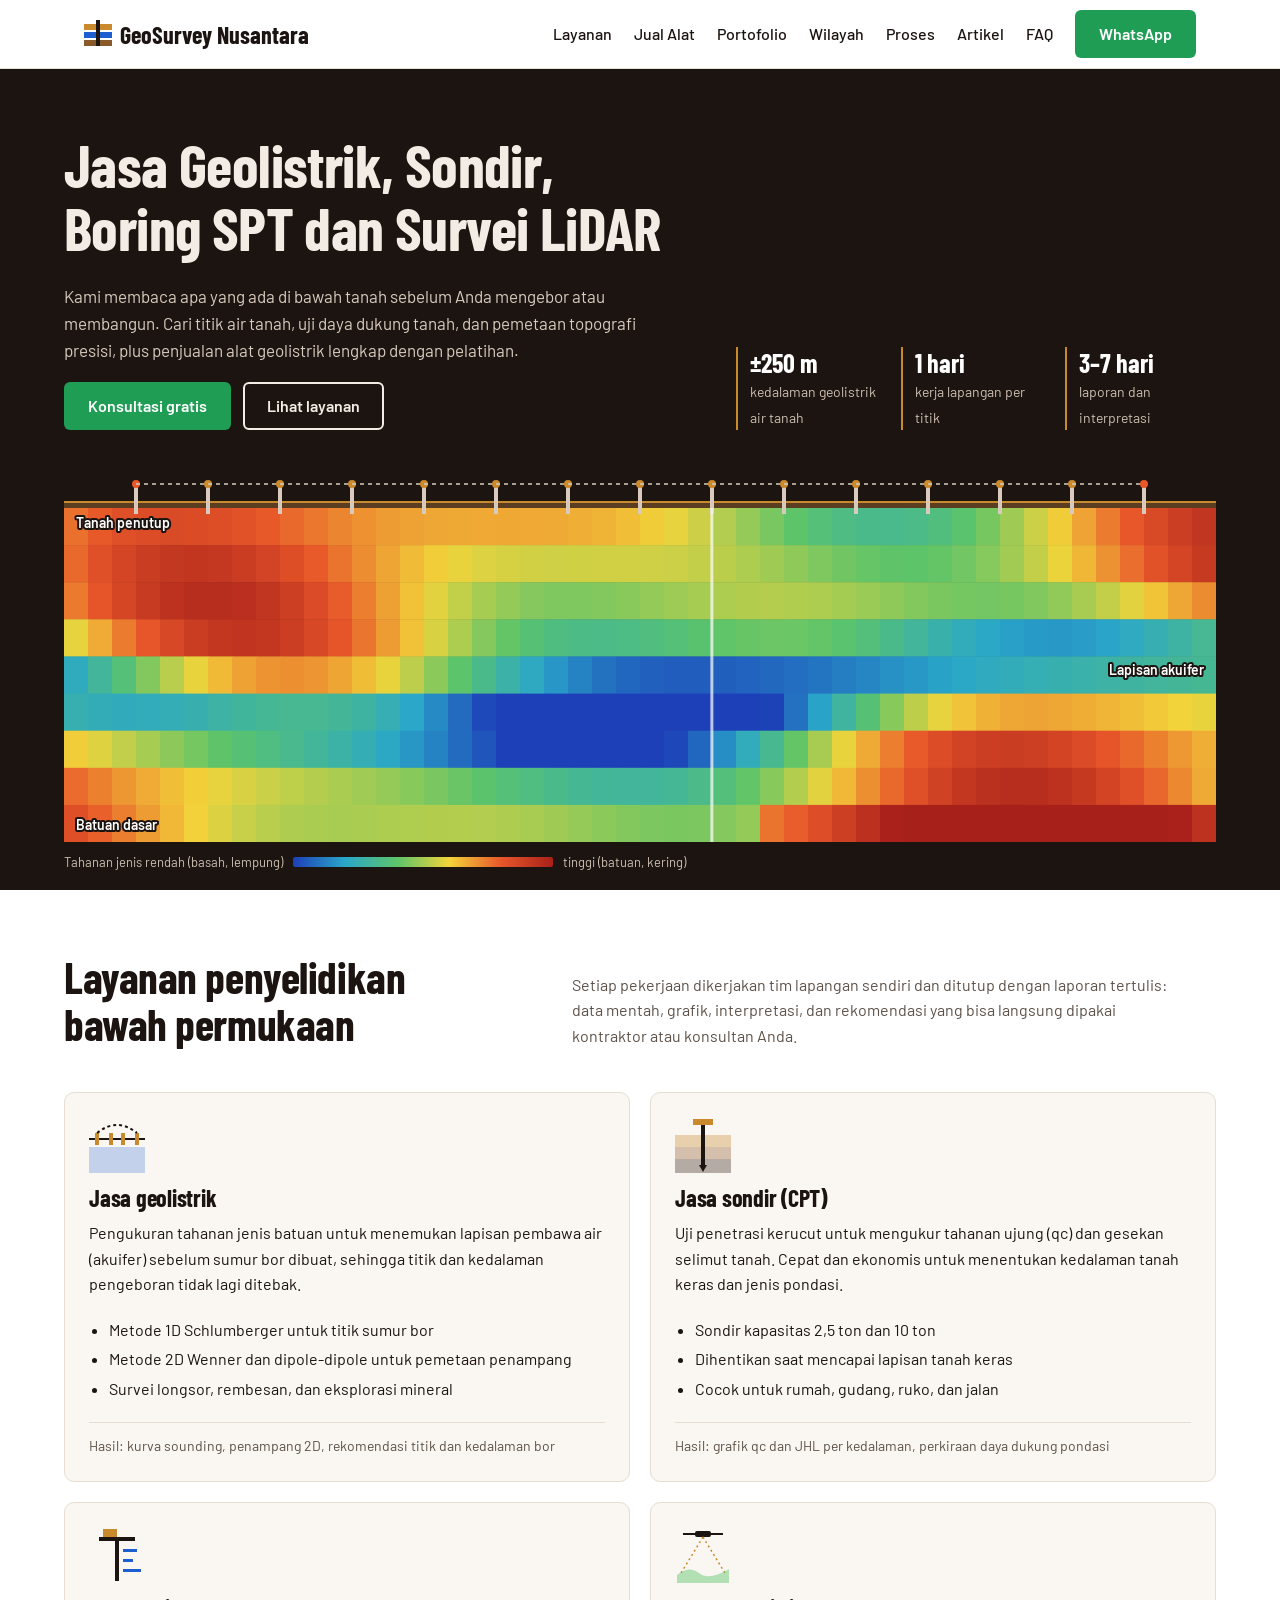
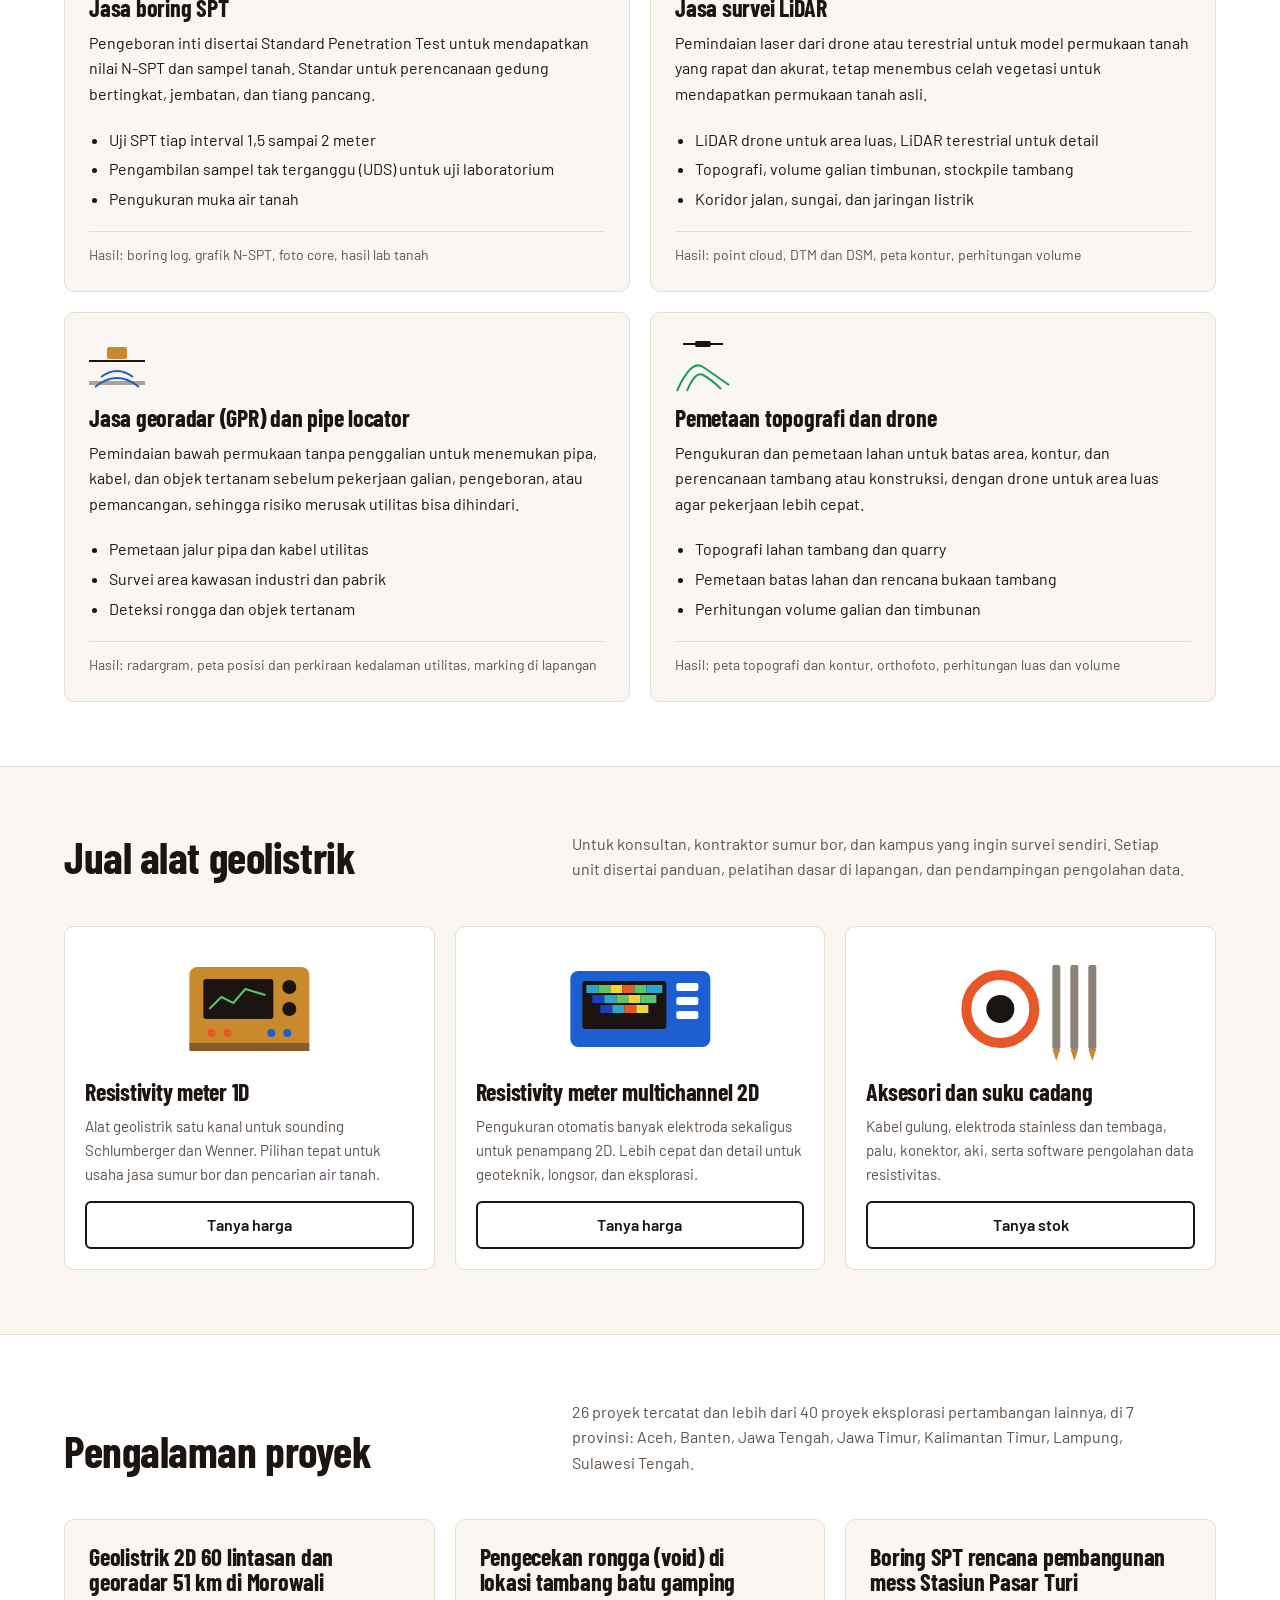
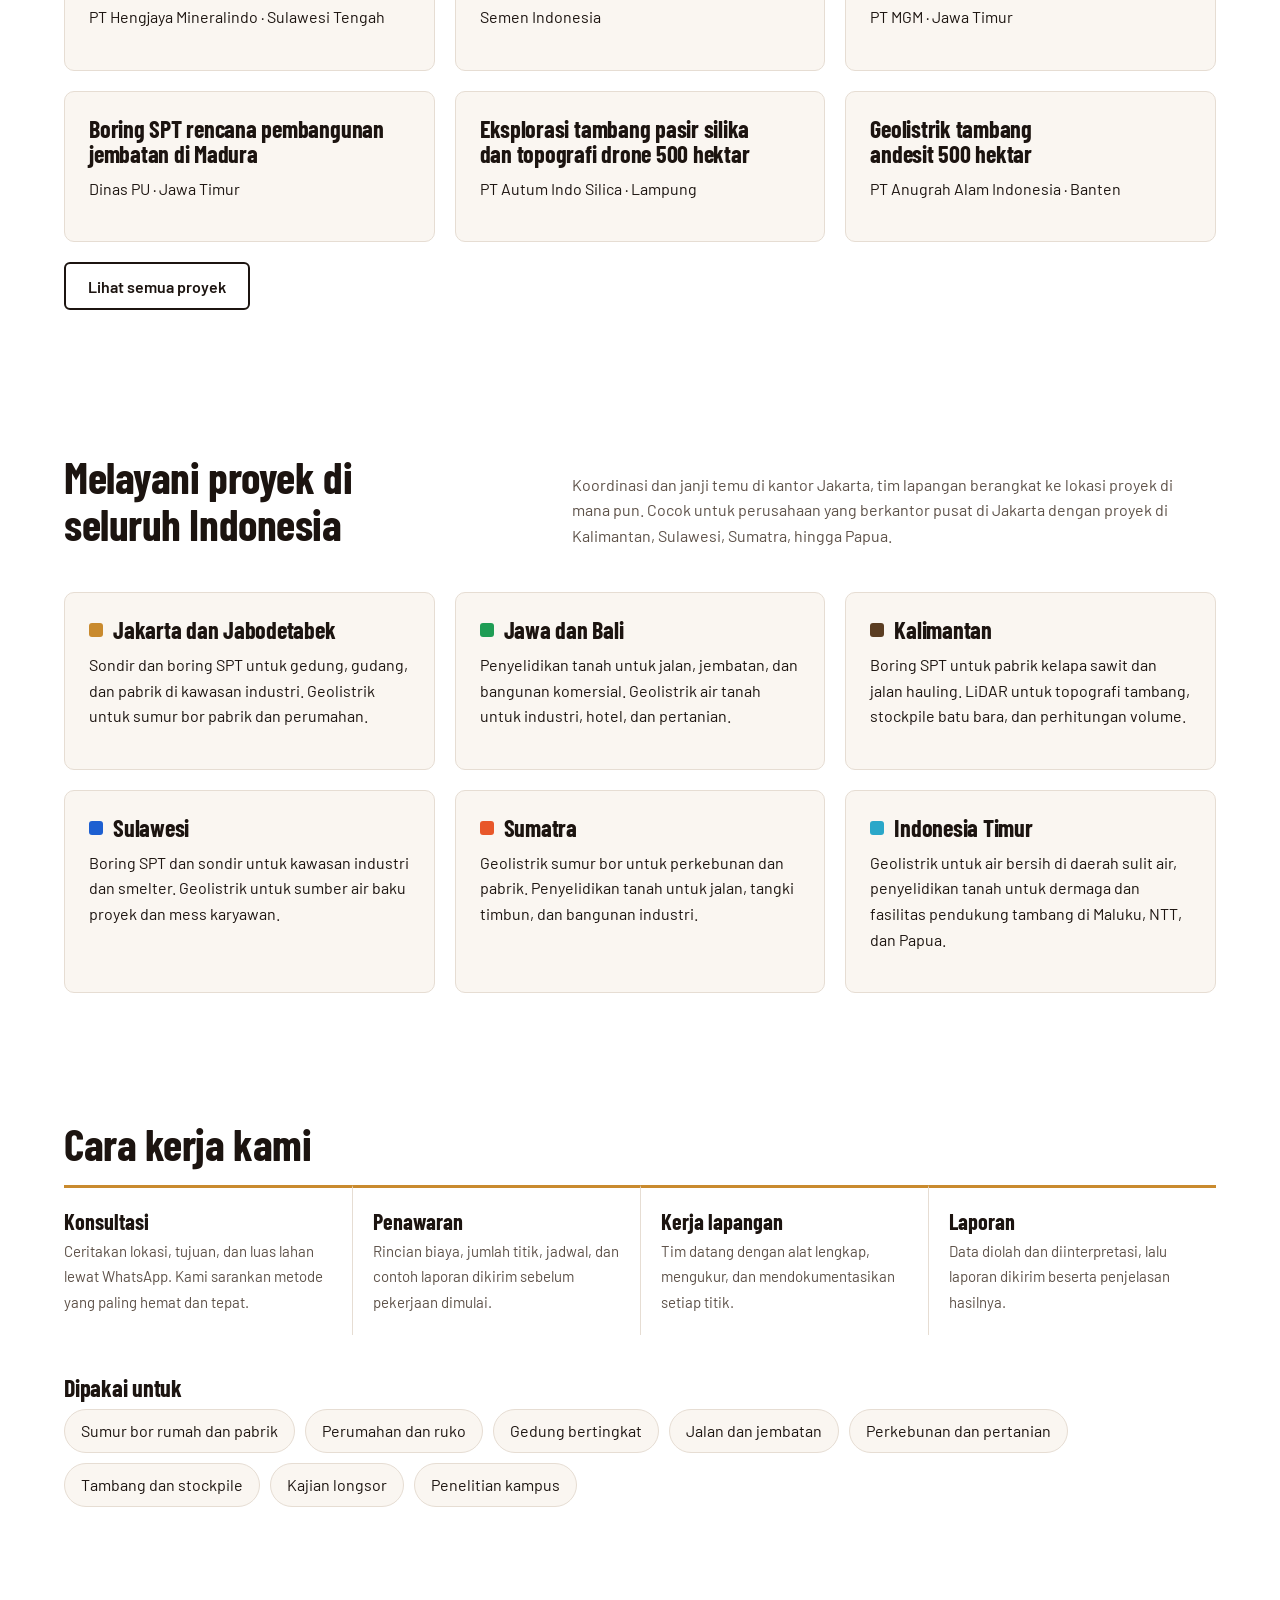
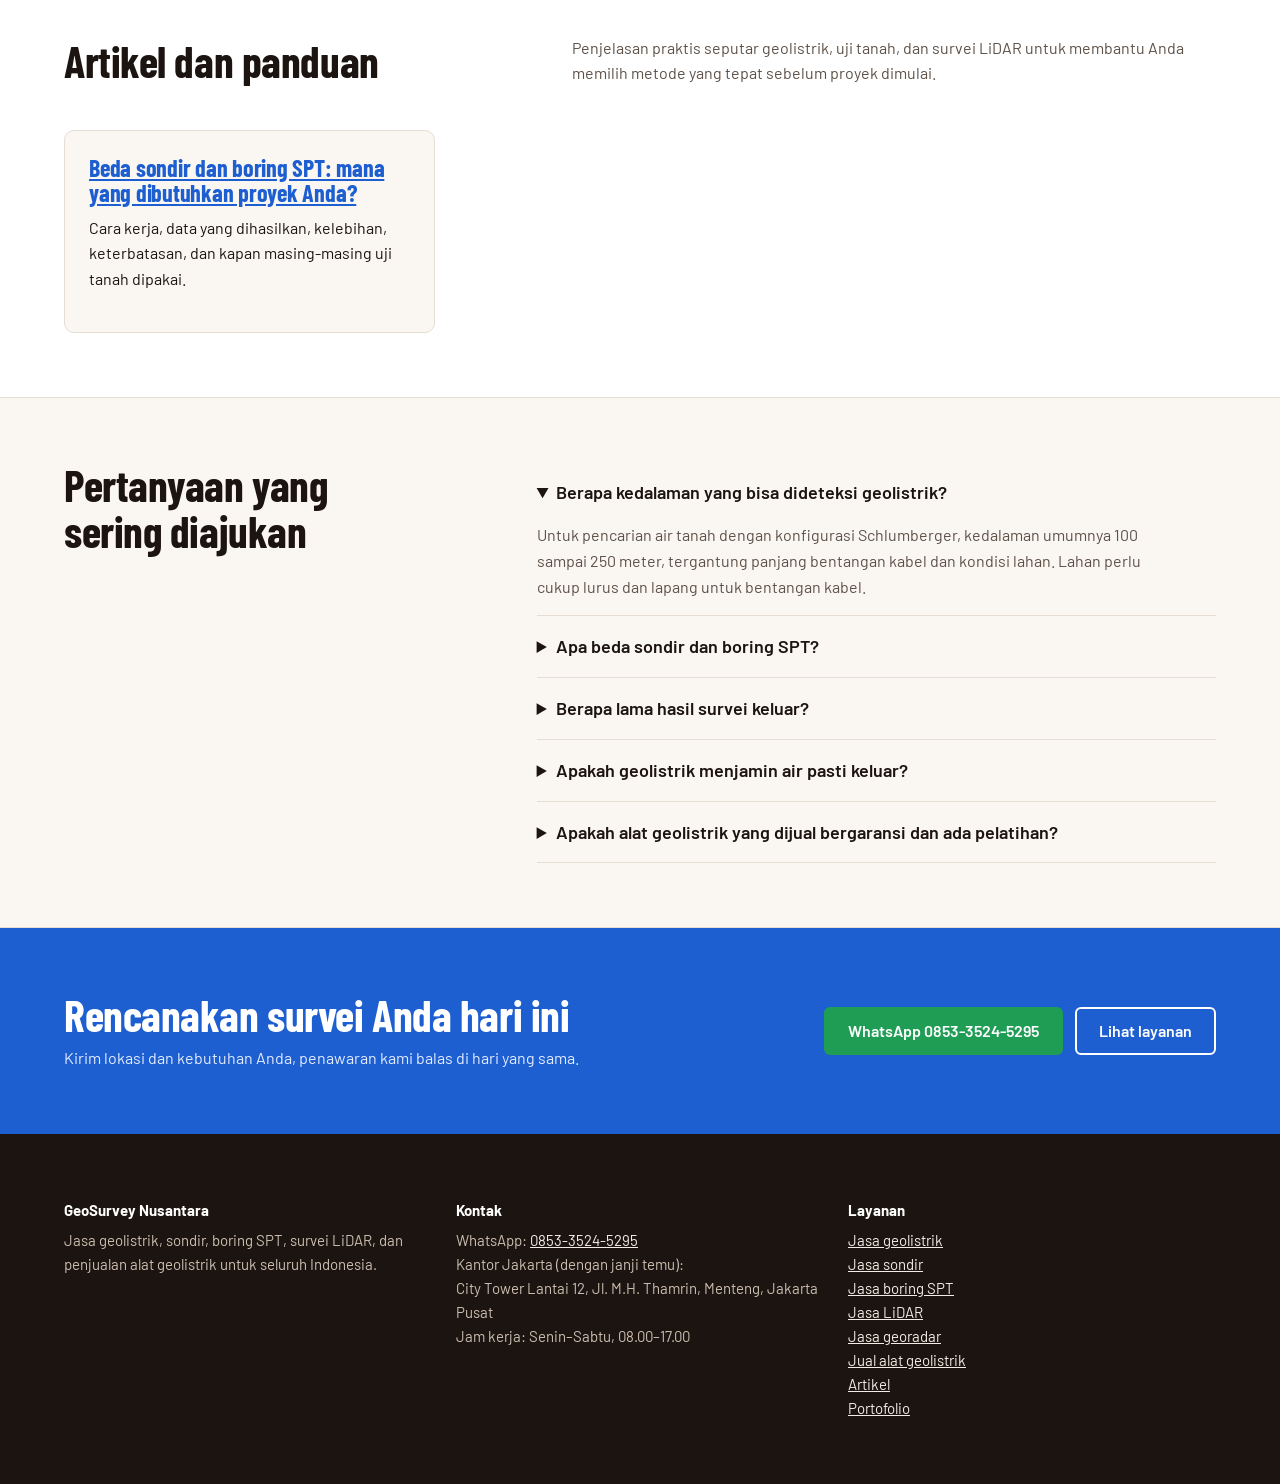
==== index.html @ 53a439e1 "Tambah layanan georadar/pipe locator dan topografi drone Co-Authored-By: Claude Opus 5.5 <noreply@an" ====
<!DOCTYPE html>
<html lang="id">
<head>
<meta charset="utf-8">
<meta name="viewport" content="width=device-width, initial-scale=1">
<title>Jasa Geolistrik, Sondir, Boring SPT & LiDAR | GeoSurvey Nusantara</title>
<link rel="canonical" href="https://ahligeotechgeolistrik.co.id/">
<meta property="og:url" content="https://ahligeotechgeolistrik.co.id/">
<meta name="description" content="Jasa geolistrik, sondir, boring SPT, georadar (GPR) dan pipe locator, LiDAR, topografi drone, serta jual alat geolistrik. Melayani seluruh Indonesia. Konsultasi gratis via WhatsApp.">
<meta name="keywords" content="jasa geolistrik, jasa sondir, jasa boring SPT, jasa LiDAR, jasa georadar, jasa GPR, pipe locator, pemetaan topografi drone, jual alat geolistrik, survei air tanah, penyelidikan tanah, uji tanah">
<meta property="og:title" content="Jasa Geolistrik, Sondir, Boring SPT, LiDAR & Jual Alat Geolistrik">
<meta property="og:description" content="Survei bawah permukaan dan penyelidikan tanah untuk sumur bor, bangunan, jalan dan tambang.">
<meta property="og:type" content="website">
<meta property="og:locale" content="id_ID">
<link rel="preconnect" href="https://fonts.googleapis.com">
<link href="https://fonts.googleapis.com/css2?family=Barlow+Condensed:wght@600;700&family=Barlow:wght@400;500;600&display=swap" rel="stylesheet">
<script type="application/ld+json">
{"@context":"https://schema.org","@type":"ProfessionalService","name":"GeoSurvey Nusantara","description":"Jasa geolistrik, jasa sondir, boring SPT, survei LiDAR dan penjualan alat geolistrik.","telephone":"+62-853-3524-5295","url":"https://ahligeotechgeolistrik.co.id/","areaServed":["Jakarta","Jawa","Kalimantan","Sulawesi","Sumatra","Indonesia"],"address":{"@type":"PostalAddress","streetAddress":"City Tower Lantai 12, Jl. M.H. Thamrin","addressLocality":"Menteng, Jakarta Pusat","addressRegion":"DKI Jakarta","addressCountry":"ID"},"makesOffer":[{"@type":"Offer","itemOffered":{"@type":"Service","name":"Jasa Geolistrik"}},{"@type":"Offer","itemOffered":{"@type":"Service","name":"Jasa Sondir (CPT)"}},{"@type":"Offer","itemOffered":{"@type":"Service","name":"Jasa Boring SPT"}},{"@type":"Offer","itemOffered":{"@type":"Service","name":"Jasa Survei LiDAR"}},{"@type":"Offer","itemOffered":{"@type":"Service","name":"Jasa Georadar (GPR) dan Pipe Locator"}},{"@type":"Offer","itemOffered":{"@type":"Service","name":"Pemetaan Topografi dan Drone"}},{"@type":"Offer","itemOffered":{"@type":"Product","name":"Alat Geolistrik (Resistivity Meter)"}}]}
</script>
<script type="application/ld+json">
{"@context":"https://schema.org","@type":"FAQPage","mainEntity":[
{"@type":"Question","name":"Berapa kedalaman yang bisa dideteksi geolistrik?","acceptedAnswer":{"@type":"Answer","text":"Untuk pencarian air tanah dengan konfigurasi Schlumberger, kedalaman umumnya 100 sampai 250 meter, tergantung panjang bentangan kabel dan kondisi lahan."}},
{"@type":"Question","name":"Apa beda sondir dan boring SPT?","acceptedAnswer":{"@type":"Answer","text":"Sondir mengukur tahanan ujung dan gesekan tanah secara cepat sampai lapisan keras. Boring SPT mengebor tanah, mengambil sampel, dan mencatat nilai N-SPT tiap interval kedalaman, sehingga cocok untuk bangunan bertingkat."}},
{"@type":"Question","name":"Berapa lama hasil survei keluar?","acceptedAnswer":{"@type":"Answer","text":"Pekerjaan lapangan satu titik geolistrik atau sondir biasanya selesai dalam satu hari. Laporan dan interpretasi umumnya 3 sampai 7 hari kerja, tergantung jumlah titik."}},
{"@type":"Question","name":"Apakah alat geolistrik yang dijual bergaransi dan ada pelatihan?","acceptedAnswer":{"@type":"Answer","text":"Setiap pembelian alat disertai panduan pemakaian dan pelatihan dasar. Ketentuan garansi dijelaskan per unit saat penawaran."}}]}
</script>
<style>
/* VOICE  occasion: a working company site, confident and technical, not salesy
   IDEA   a geophysics field report: the resistivity pseudosection and borehole log
   PICTURE a live-drawn resistivity cross-section under a ground line with electrodes
   COLOUR white / deep soil #1c1410 ground for bands, strata ochre #c98a2e, groundwater blue #1d5fd1, resistivity scale as accent
   TYPE   Barlow Condensed 700 for titles, Barlow for text
   LAYOUT title across the top, section full width under it; phone stacks title, picture, buttons */
:root{color-scheme:light dark;--bg:light-dark(#ffffff,#14100d);--ink:light-dark(#1c1410,#f3ece4);--mute:light-dark(#5d5148,#b9ab9d);--soil:#1c1410;--ochre:#c98a2e;--blue:light-dark(#1d5fd1,#6c9cff);--line:light-dark(#e6ddd3,#3a3029);--card:light-dark(#faf6f1,#1d1712)}
:root[data-theme=light]{color-scheme:light}:root[data-theme=dark]{color-scheme:dark}
*{box-sizing:border-box;min-width:0}
html{scroll-padding-top:72px;scroll-behavior:smooth}
body{margin:0;background:var(--bg);color:var(--ink);font:16px/1.6 Barlow,system-ui,sans-serif;overflow-x:clip}
img{max-width:100%}
a{color:var(--blue)}
h1,h2,h3{font-family:"Barlow Condensed",Barlow,sans-serif;line-height:1.05;letter-spacing:-.01em;text-wrap:balance;margin:0 0 .4em}
h1{font-size:clamp(36px,5.4vw,60px)}
h2{font-size:clamp(30px,3.6vw,44px)}
h3{font-size:24px}
p{margin:0 0 1em;max-width:68ch}
.band{padding-block:clamp(36px,5vw,72px);padding-inline:max(5vw,16px)}
.wrap{max-width:1240px;margin:0 auto}
nav{position:sticky;top:0;z-index:5;background:color-mix(in srgb,var(--bg) 92%,transparent);backdrop-filter:blur(8px);border-bottom:1px solid var(--line)}
nav .wrap{display:flex;flex-wrap:wrap;align-items:center;gap:6px 22px;padding:10px max(5vw,16px)}
.logo{font:700 24px "Barlow Condensed",sans-serif;color:var(--ink);text-decoration:none;margin-right:auto;display:flex;align-items:center;gap:8px}
.logo svg{width:28px;height:28px}
nav .links{display:contents}
nav a.l{color:var(--ink);text-decoration:none;font-weight:500;padding:10px 0}
nav a.l:hover{color:var(--blue)}
.btn{display:inline-flex;align-items:center;justify-content:center;min-height:48px;padding:0 22px;border-radius:6px;font-weight:600;text-decoration:none;border:2px solid transparent}
.btn.wa{background:#1f9d55;color:#fff}
.btn.wa:hover{background:#18834a}
.btn.ghost{border-color:currentColor;color:var(--ink)}
.btn:focus-visible,a:focus-visible,summary:focus-visible{outline:3px solid var(--blue);outline-offset:2px}
.hero{background:var(--soil);color:#f3ece4;padding-bottom:0}
.hero .top{display:grid;grid-template-columns:minmax(0,1.3fr) minmax(0,1fr);gap:24px 48px;align-items:end}
.hero p{color:#d8cbbd;font-size:17px}
.hero .ctas{display:flex;flex-wrap:wrap;gap:12px}
.hero .ghost{color:#f3ece4}
.facts{display:grid;grid-template-columns:repeat(auto-fit,minmax(9em,1fr));gap:14px;margin:0}
.facts div{border-left:2px solid var(--ochre);padding-left:12px}
.facts b{display:block;font:700 26px "Barlow Condensed",sans-serif;color:#fff;white-space:nowrap}
.facts span{font-size:14px;color:#cdbfb1}
.fig{position:relative;height:clamp(240px,32vw,380px);margin-top:32px}
.fig>svg{position:absolute;inset:0;width:100%;height:100%}
.scale{display:flex;align-items:center;gap:10px;font-size:13px;color:#cdbfb1;padding:10px 0 18px;flex-wrap:wrap}
.scale i{display:block;width:min(260px,50vw);height:10px;border-radius:2px;background:linear-gradient(90deg,#1d3fb8,#2aa7c9,#5cc46a,#f2d43a,#e8572a,#a8201a)}
.svc{display:grid;grid-template-columns:repeat(2,minmax(0,1fr));gap:20px}
.card{background:var(--card);border:1px solid var(--line);border-radius:10px;padding:24px;display:flex;flex-direction:column}
.card .ic{width:56px;height:56px;margin-bottom:12px}
.card ul{margin:0 0 16px;padding-left:20px}
.card li{margin:4px 0}
.card .out{margin-top:auto;font-size:14px;color:var(--mute);border-top:1px solid var(--line);padding-top:12px}
.lead{display:grid;grid-template-columns:minmax(0,1fr) minmax(0,1.4fr);gap:24px 48px;margin-bottom:28px;align-items:end}
.lead p{color:var(--mute)}
.shop{background:var(--card);border-block:1px solid var(--line)}
.tools{display:grid;grid-template-columns:repeat(3,minmax(0,1fr));gap:20px}
.tool{background:var(--bg);border:1px solid var(--line);border-radius:10px;padding:20px;display:flex;flex-direction:column}
.tool svg{width:100%;height:120px;margin-bottom:12px}
.tool p{color:var(--mute);font-size:15px}
.tool a{margin-top:auto}
.steps{list-style:none;margin:0;padding:0;display:grid;grid-template-columns:repeat(4,minmax(0,1fr));gap:0}
.steps li{padding:20px 20px 20px 0;border-top:3px solid var(--ochre)}
.steps li+li{padding-left:20px;border-left:1px solid var(--line)}
.steps b{display:block;font:700 22px "Barlow Condensed",sans-serif;margin-bottom:4px}
.steps span{color:var(--mute);font-size:15px}
.uses{display:flex;flex-wrap:wrap;gap:10px;margin:0;padding:0;list-style:none}
.uses li{border:1px solid var(--line);border-radius:999px;padding:8px 16px;background:var(--card)}
.reg{display:grid;grid-template-columns:repeat(3,minmax(0,1fr));gap:20px}
.reg .card h3{display:flex;align-items:center;gap:10px}
.reg .card h3 i{width:14px;height:14px;border-radius:3px;flex:none}
@media(max-width:900px){.reg{grid-template-columns:repeat(2,minmax(0,1fr))}}
@media(max-width:560px){.reg{grid-template-columns:minmax(0,1fr)}}
.faq{display:grid;grid-template-columns:minmax(0,1fr) minmax(0,1.6fr);gap:24px 48px}
details{border-bottom:1px solid var(--line)}
summary{cursor:pointer;font-weight:600;font-size:18px;padding:16px 0;min-height:44px}
details p{color:var(--mute)}
.cta{background:var(--blue);color:#fff}
.cta .wrap{display:flex;flex-wrap:wrap;gap:20px 40px;align-items:center;justify-content:space-between}
.cta h2{margin:0}
.cta p{margin:6px 0 0;color:#e4ecff}
.cta .btn.ghost{color:#fff}
footer{background:var(--soil);color:#cdbfb1;font-size:15px}
footer .wrap{display:grid;grid-template-columns:repeat(3,minmax(0,1fr));gap:24px}
footer b{color:#fff;display:block;margin-bottom:6px}
footer a{color:#f3ece4}
.note{font-size:13px;color:#9c8e80;margin-top:24px}
@media(max-width:900px){.tools{grid-template-columns:repeat(2,minmax(0,1fr))}.steps{grid-template-columns:repeat(2,minmax(0,1fr))}.steps li:nth-child(3){padding-left:0;border-left:0}}
@media(max-width:720px){nav .links{display:none}.hero .top,.lead,.faq,.svc{grid-template-columns:minmax(0,1fr)}footer .wrap{grid-template-columns:minmax(0,1fr)}}
@media(max-width:560px){.tools,.steps{grid-template-columns:minmax(0,1fr)}.steps li,.steps li+li{padding-left:0;border-left:0}}
@media(prefers-reduced-motion:reduce){html{scroll-behavior:auto}#scan{display:none}}
</style>
</head>
<body>
<nav aria-label="Menu utama"><div class="wrap">
  <a class="logo" href="#top"><svg viewBox="0 0 28 28" aria-hidden="true"><rect y="4" width="28" height="6" fill="#c98a2e"/><rect y="12" width="28" height="6" fill="#1d5fd1"/><rect y="20" width="28" height="6" fill="#8a5a2b"/><rect x="12" y="0" width="4" height="26" fill="currentColor"/></svg>GeoSurvey Nusantara</a>
  <span class="links">
    <a class="l" href="#layanan">Layanan</a>
    <a class="l" href="#alat">Jual Alat</a>
    <a class="l" href="/portofolio.html">Portofolio</a>
    <a class="l" href="#wilayah">Wilayah</a>
    <a class="l" href="#proses">Proses</a>
    <a class="l" href="#artikel">Artikel</a>
    <a class="l" href="#faq">FAQ</a>
  </span>
  <a class="btn wa" href="https://wa.me/6285335245295">WhatsApp</a>
</div></nav>

<header class="band hero" id="top"><div class="wrap">
  <div class="top">
    <div>
      <h1>Jasa Geolistrik, Sondir, Boring SPT dan Survei LiDAR</h1>
      <p>Kami membaca apa yang ada di bawah tanah sebelum Anda mengebor atau membangun. Cari titik air tanah, uji daya dukung tanah, dan pemetaan topografi presisi, plus penjualan alat geolistrik lengkap dengan pelatihan.</p>
      <div class="ctas">
        <a class="btn wa" href="https://wa.me/6285335245295?text=Halo%2C%20saya%20ingin%20konsultasi%20survei">Konsultasi gratis</a>
        <a class="btn ghost" href="#layanan">Lihat layanan</a>
      </div>
    </div>
    <dl class="facts">
      <div><b>±250 m</b><span>kedalaman geolistrik air tanah</span></div>
      <div><b>1 hari</b><span>kerja lapangan per titik</span></div>
      <div><b>3–7 hari</b><span>laporan dan interpretasi</span></div>
    </dl>
  </div>
  <div class="fig" role="img" aria-label="Ilustrasi penampang resistivitas geolistrik dengan elektroda di permukaan dan lapisan akuifer bertahanan jenis rendah"><svg id="sec"></svg></div>
  <div class="scale"><span>Tahanan jenis rendah (basah, lempung)</span><i></i><span>tinggi (batuan, kering)</span></div>
</div></header>

<section class="band" id="layanan"><div class="wrap">
  <div class="lead">
    <h2>Layanan penyelidikan bawah permukaan</h2>
    <p>Setiap pekerjaan dikerjakan tim lapangan sendiri dan ditutup dengan laporan tertulis: data mentah, grafik, interpretasi, dan rekomendasi yang bisa langsung dipakai kontraktor atau konsultan Anda.</p>
  </div>
  <div class="svc">
    <article class="card">
      <svg class="ic" viewBox="0 0 56 56" aria-hidden="true"><rect y="30" width="56" height="26" fill="#1d5fd1" opacity=".25"/><path d="M0 22h56" stroke="currentColor" stroke-width="2"/><g fill="#c98a2e"><rect x="6" y="16" width="4" height="12"/><rect x="20" y="16" width="4" height="12"/><rect x="32" y="16" width="4" height="12"/><rect x="46" y="16" width="4" height="12"/></g><path d="M8 16 Q28 0 48 16" fill="none" stroke="currentColor" stroke-width="2" stroke-dasharray="3 3"/></svg>
      <h3>Jasa geolistrik</h3>
      <p>Pengukuran tahanan jenis batuan untuk menemukan lapisan pembawa air (akuifer) sebelum sumur bor dibuat, sehingga titik dan kedalaman pengeboran tidak lagi ditebak.</p>
      <ul><li>Metode 1D Schlumberger untuk titik sumur bor</li><li>Metode 2D Wenner dan dipole-dipole untuk pemetaan penampang</li><li>Survei longsor, rembesan, dan eksplorasi mineral</li></ul>
      <div class="out">Hasil: kurva sounding, penampang 2D, rekomendasi titik dan kedalaman bor</div>
    </article>
    <article class="card">
      <svg class="ic" viewBox="0 0 56 56" aria-hidden="true"><rect y="18" width="56" height="12" fill="#c98a2e" opacity=".35"/><rect y="30" width="56" height="12" fill="#8a5a2b" opacity=".35"/><rect y="42" width="56" height="14" fill="#5d5148" opacity=".45"/><rect x="26" y="2" width="4" height="46" fill="currentColor"/><path d="M24 48 L28 55 L32 48Z" fill="currentColor"/><rect x="18" y="2" width="20" height="6" fill="#c98a2e"/></svg>
      <h3>Jasa sondir (CPT)</h3>
      <p>Uji penetrasi kerucut untuk mengukur tahanan ujung (qc) dan gesekan selimut tanah. Cepat dan ekonomis untuk menentukan kedalaman tanah keras dan jenis pondasi.</p>
      <ul><li>Sondir kapasitas 2,5 ton dan 10 ton</li><li>Dihentikan saat mencapai lapisan tanah keras</li><li>Cocok untuk rumah, gudang, ruko, dan jalan</li></ul>
      <div class="out">Hasil: grafik qc dan JHL per kedalaman, perkiraan daya dukung pondasi</div>
    </article>
    <article class="card">
      <svg class="ic" viewBox="0 0 56 56" aria-hidden="true"><path d="M14 2 L28 2 L28 10 L14 10Z" fill="#c98a2e"/><path d="M10 10h36v4H10z" fill="currentColor"/><rect x="26" y="14" width="4" height="40" fill="currentColor"/><g fill="#1d5fd1"><rect x="34" y="22" width="14" height="3"/><rect x="34" y="32" width="10" height="3"/><rect x="34" y="42" width="18" height="3"/></g></svg>
      <h3>Jasa boring SPT</h3>
      <p>Pengeboran inti disertai Standard Penetration Test untuk mendapatkan nilai N-SPT dan sampel tanah. Standar untuk perencanaan gedung bertingkat, jembatan, dan tiang pancang.</p>
      <ul><li>Uji SPT tiap interval 1,5 sampai 2 meter</li><li>Pengambilan sampel tak terganggu (UDS) untuk uji laboratorium</li><li>Pengukuran muka air tanah</li></ul>
      <div class="out">Hasil: boring log, grafik N-SPT, foto core, hasil lab tanah</div>
    </article>
    <article class="card">
      <svg class="ic" viewBox="0 0 56 56" aria-hidden="true"><rect x="20" y="4" width="16" height="6" rx="2" fill="currentColor"/><path d="M8 7h12M36 7h12" stroke="currentColor" stroke-width="2"/><path d="M28 10 L6 46 M28 10 L50 46" stroke="#c98a2e" stroke-width="1.5" stroke-dasharray="2 3"/><path d="M2 48 Q14 38 24 46 T54 42 V56 H2Z" fill="#5cc46a" opacity=".45"/></svg>
      <h3>Jasa survei LiDAR</h3>
      <p>Pemindaian laser dari drone atau terestrial untuk model permukaan tanah yang rapat dan akurat, tetap menembus celah vegetasi untuk mendapatkan permukaan tanah asli.</p>
      <ul><li>LiDAR drone untuk area luas, LiDAR terestrial untuk detail</li><li>Topografi, volume galian timbunan, stockpile tambang</li><li>Koridor jalan, sungai, dan jaringan listrik</li></ul>
      <div class="out">Hasil: point cloud, DTM dan DSM, peta kontur, perhitungan volume</div>
    </article>
    <article class="card">
      <svg class="ic" viewBox="0 0 56 56" aria-hidden="true"><path d="M0 24h56" stroke="currentColor" stroke-width="2"/><rect x="18" y="10" width="20" height="12" rx="2" fill="#c98a2e"/><g fill="none" stroke="#1d5fd1" stroke-width="2"><path d="M12 40q16-12 32 0"/><path d="M6 50q22-18 44 0"/></g><rect x="0" y="44" width="56" height="4" fill="#5d5148" opacity=".5"/></svg>
      <h3>Jasa georadar (GPR) dan pipe locator</h3>
      <p>Pemindaian bawah permukaan tanpa penggalian untuk menemukan pipa, kabel, dan objek tertanam sebelum pekerjaan galian, pengeboran, atau pemancangan, sehingga risiko merusak utilitas bisa dihindari.</p>
      <ul><li>Pemetaan jalur pipa dan kabel utilitas</li><li>Survei area kawasan industri dan pabrik</li><li>Deteksi rongga dan objek tertanam</li></ul>
      <div class="out">Hasil: radargram, peta posisi dan perkiraan kedalaman utilitas, marking di lapangan</div>
    </article>
    <article class="card">
      <svg class="ic" viewBox="0 0 56 56" aria-hidden="true"><rect x="20" y="4" width="16" height="6" rx="2" fill="currentColor"/><path d="M8 7h12M36 7h12" stroke="currentColor" stroke-width="2"/><g fill="none" stroke="#1f9d55" stroke-width="2"><path d="M2 54Q16 22 28 30T54 48"/><path d="M12 54Q20 34 28 38T46 52"/></g></svg>
      <h3>Pemetaan topografi dan drone</h3>
      <p>Pengukuran dan pemetaan lahan untuk batas area, kontur, dan perencanaan tambang atau konstruksi, dengan drone untuk area luas agar pekerjaan lebih cepat.</p>
      <ul><li>Topografi lahan tambang dan quarry</li><li>Pemetaan batas lahan dan rencana bukaan tambang</li><li>Perhitungan volume galian dan timbunan</li></ul>
      <div class="out">Hasil: peta topografi dan kontur, orthofoto, perhitungan luas dan volume</div>
    </article>
  </div>
</div></section>

<section class="band shop" id="alat"><div class="wrap">
  <div class="lead">
    <h2>Jual alat geolistrik</h2>
    <p>Untuk konsultan, kontraktor sumur bor, dan kampus yang ingin survei sendiri. Setiap unit disertai panduan, pelatihan dasar di lapangan, dan pendampingan pengolahan data.</p>
  </div>
  <div class="tools">
    <div class="tool">
      <svg viewBox="0 0 200 120" aria-hidden="true"><rect x="40" y="20" width="120" height="84" rx="8" fill="#c98a2e"/><rect x="40" y="96" width="120" height="8" fill="#8a5a2b"/><rect x="54" y="32" width="70" height="40" rx="3" fill="#1c1410"/><path d="M60 62 L72 50 L84 56 L96 42 L116 48" stroke="#5cc46a" stroke-width="2" fill="none"/><circle cx="140" cy="40" r="7" fill="#1c1410"/><circle cx="140" cy="62" r="7" fill="#1c1410"/><g fill="#e8572a"><circle cx="62" cy="86" r="4"/><circle cx="78" cy="86" r="4"/></g><g fill="#1d5fd1"><circle cx="122" cy="86" r="4"/><circle cx="138" cy="86" r="4"/></g></svg>
      <h3>Resistivity meter 1D</h3>
      <p>Alat geolistrik satu kanal untuk sounding Schlumberger dan Wenner. Pilihan tepat untuk usaha jasa sumur bor dan pencarian air tanah.</p>
      <a class="btn ghost" href="https://wa.me/6285335245295?text=Saya%20ingin%20tanya%20harga%20resistivity%20meter%201D">Tanya harga</a>
    </div>
    <div class="tool">
      <svg viewBox="0 0 200 120" aria-hidden="true"><rect x="30" y="24" width="140" height="76" rx="8" fill="#1d5fd1"/><rect x="42" y="34" width="84" height="48" rx="3" fill="#1c1410"/><g id="px"><rect x="46" y="38" width="12" height="8" fill="#2aa7c9"/><rect x="58" y="38" width="12" height="8" fill="#5cc46a"/><rect x="70" y="38" width="12" height="8" fill="#f2d43a"/><rect x="82" y="38" width="12" height="8" fill="#e8572a"/><rect x="94" y="38" width="12" height="8" fill="#5cc46a"/><rect x="106" y="38" width="16" height="8" fill="#2aa7c9"/><rect x="52" y="48" width="12" height="8" fill="#1d3fb8"/><rect x="64" y="48" width="12" height="8" fill="#2aa7c9"/><rect x="76" y="48" width="12" height="8" fill="#5cc46a"/><rect x="88" y="48" width="12" height="8" fill="#f2d43a"/><rect x="100" y="48" width="16" height="8" fill="#5cc46a"/><rect x="60" y="58" width="12" height="8" fill="#1d3fb8"/><rect x="72" y="58" width="12" height="8" fill="#2aa7c9"/><rect x="84" y="58" width="12" height="8" fill="#e8572a"/><rect x="96" y="58" width="12" height="8" fill="#f2d43a"/></g><g fill="#fff"><rect x="136" y="36" width="22" height="8" rx="2"/><rect x="136" y="50" width="22" height="8" rx="2"/><rect x="136" y="64" width="22" height="8" rx="2"/></g></svg>
      <h3>Resistivity meter multichannel 2D</h3>
      <p>Pengukuran otomatis banyak elektroda sekaligus untuk penampang 2D. Lebih cepat dan detail untuk geoteknik, longsor, dan eksplorasi.</p>
      <a class="btn ghost" href="https://wa.me/6285335245295?text=Saya%20ingin%20tanya%20harga%20resistivity%20meter%20multichannel">Tanya harga</a>
    </div>
    <div class="tool">
      <svg viewBox="0 0 200 120" aria-hidden="true"><circle cx="70" cy="62" r="34" fill="none" stroke="#e8572a" stroke-width="10"/><circle cx="70" cy="62" r="14" fill="#1c1410"/><g fill="#8a8178"><rect x="122" y="18" width="8" height="84" rx="2"/><rect x="140" y="18" width="8" height="84" rx="2"/><rect x="158" y="18" width="8" height="84" rx="2"/></g><g fill="#c98a2e"><path d="M122 102 l4 12 l4 -12Z"/><path d="M140 102 l4 12 l4 -12Z"/><path d="M158 102 l4 12 l4 -12Z"/></g></svg>
      <h3>Aksesori dan suku cadang</h3>
      <p>Kabel gulung, elektroda stainless dan tembaga, palu, konektor, aki, serta software pengolahan data resistivitas.</p>
      <a class="btn ghost" href="https://wa.me/6285335245295?text=Saya%20ingin%20tanya%20aksesori%20geolistrik">Tanya stok</a>
    </div>
  </div>
</div></section>

<section class="band" id="portofolio"><div class="wrap">
  <div class="lead">
    <h2>Pengalaman proyek</h2>
    <p>26 proyek tercatat dan lebih dari 40 proyek eksplorasi pertambangan lainnya, di 7 provinsi: Aceh, Banten, Jawa Tengah, Jawa Timur, Kalimantan Timur, Lampung, Sulawesi Tengah.</p>
  </div>
  <div class="reg"><article class="card"><h3>Geolistrik 2D 60 lintasan dan georadar 51 km di Morowali</h3><p>PT Hengjaya Mineralindo · Sulawesi Tengah</p></article><article class="card"><h3>Pengecekan rongga (void) di lokasi tambang batu gamping</h3><p>Semen Indonesia</p></article><article class="card"><h3>Boring SPT rencana pembangunan mess Stasiun Pasar Turi</h3><p>PT MGM · Jawa Timur</p></article><article class="card"><h3>Boring SPT rencana pembangunan jembatan di Madura</h3><p>Dinas PU · Jawa Timur</p></article><article class="card"><h3>Eksplorasi tambang pasir silika dan topografi drone 500 hektar</h3><p>PT Autum Indo Silica · Lampung</p></article><article class="card"><h3>Geolistrik tambang andesit 500 hektar</h3><p>PT Anugrah Alam Indonesia · Banten</p></article></div>
  <p style="margin-top:20px"><a class="btn ghost" href="/portofolio.html">Lihat semua proyek</a></p>
</div></section>

<section class="band" id="wilayah"><div class="wrap">
  <div class="lead">
    <h2>Melayani proyek di seluruh Indonesia</h2>
    <p>Koordinasi dan janji temu di kantor Jakarta, tim lapangan berangkat ke lokasi proyek di mana pun. Cocok untuk perusahaan yang berkantor pusat di Jakarta dengan proyek di Kalimantan, Sulawesi, Sumatra, hingga Papua.</p>
  </div>
  <div class="reg">
    <article class="card"><h3><i style="background:#c98a2e"></i>Jakarta dan Jabodetabek</h3><p>Sondir dan boring SPT untuk gedung, gudang, dan pabrik di kawasan industri. Geolistrik untuk sumur bor pabrik dan perumahan.</p></article>
    <article class="card"><h3><i style="background:#1f9d55"></i>Jawa dan Bali</h3><p>Penyelidikan tanah untuk jalan, jembatan, dan bangunan komersial. Geolistrik air tanah untuk industri, hotel, dan pertanian.</p></article>
    <article class="card"><h3><i style="background:#5b3d22"></i>Kalimantan</h3><p>Boring SPT untuk pabrik kelapa sawit dan jalan hauling. LiDAR untuk topografi tambang, stockpile batu bara, dan perhitungan volume.</p></article>
    <article class="card"><h3><i style="background:#1d5fd1"></i>Sulawesi</h3><p>Boring SPT dan sondir untuk kawasan industri dan smelter. Geolistrik untuk sumber air baku proyek dan mess karyawan.</p></article>
    <article class="card"><h3><i style="background:#e8572a"></i>Sumatra</h3><p>Geolistrik sumur bor untuk perkebunan dan pabrik. Penyelidikan tanah untuk jalan, tangki timbun, dan bangunan industri.</p></article>
    <article class="card"><h3><i style="background:#2aa7c9"></i>Indonesia Timur</h3><p>Geolistrik untuk air bersih di daerah sulit air, penyelidikan tanah untuk dermaga dan fasilitas pendukung tambang di Maluku, NTT, dan Papua.</p></article>
  </div>
</div></section>

<section class="band" id="proses"><div class="wrap">
  <h2>Cara kerja kami</h2>
  <ol class="steps">
    <li><b>Konsultasi</b><span>Ceritakan lokasi, tujuan, dan luas lahan lewat WhatsApp. Kami sarankan metode yang paling hemat dan tepat.</span></li>
    <li><b>Penawaran</b><span>Rincian biaya, jumlah titik, jadwal, dan contoh laporan dikirim sebelum pekerjaan dimulai.</span></li>
    <li><b>Kerja lapangan</b><span>Tim datang dengan alat lengkap, mengukur, dan mendokumentasikan setiap titik.</span></li>
    <li><b>Laporan</b><span>Data diolah dan diinterpretasi, lalu laporan dikirim beserta penjelasan hasilnya.</span></li>
  </ol>
  <h3 style="margin-top:40px">Dipakai untuk</h3>
  <ul class="uses">
    <li>Sumur bor rumah dan pabrik</li><li>Perumahan dan ruko</li><li>Gedung bertingkat</li><li>Jalan dan jembatan</li><li>Perkebunan dan pertanian</li><li>Tambang dan stockpile</li><li>Kajian longsor</li><li>Penelitian kampus</li>
  </ul>
</div></section>

<section class="band" id="artikel"><div class="wrap">
  <div class="lead">
    <h2>Artikel dan panduan</h2>
    <p>Penjelasan praktis seputar geolistrik, uji tanah, dan survei LiDAR untuk membantu Anda memilih metode yang tepat sebelum proyek dimulai.</p>
  </div>
  <div class="reg">
    <article class="card"><h3><a href="/artikel/beda-sondir-dan-boring-spt.html">Beda sondir dan boring SPT: mana yang dibutuhkan proyek Anda?</a></h3><p>Cara kerja, data yang dihasilkan, kelebihan, keterbatasan, dan kapan masing-masing uji tanah dipakai.</p></article>
  </div>
</div></section>

<section class="band shop" id="faq"><div class="wrap faq">
  <h2>Pertanyaan yang sering diajukan</h2>
  <div>
    <details open><summary>Berapa kedalaman yang bisa dideteksi geolistrik?</summary><p>Untuk pencarian air tanah dengan konfigurasi Schlumberger, kedalaman umumnya 100 sampai 250 meter, tergantung panjang bentangan kabel dan kondisi lahan. Lahan perlu cukup lurus dan lapang untuk bentangan kabel.</p></details>
    <details><summary>Apa beda sondir dan boring SPT?</summary><p>Sondir mengukur tahanan ujung dan gesekan tanah secara cepat sampai lapisan keras. Boring SPT mengebor tanah, mengambil sampel, dan mencatat nilai N-SPT tiap interval kedalaman, sehingga lebih lengkap untuk bangunan bertingkat dan pondasi tiang.</p></details>
    <details><summary>Berapa lama hasil survei keluar?</summary><p>Kerja lapangan satu titik geolistrik atau sondir biasanya selesai dalam satu hari. Laporan dan interpretasi umumnya 3 sampai 7 hari kerja, tergantung jumlah titik.</p></details>
    <details><summary>Apakah geolistrik menjamin air pasti keluar?</summary><p>Geolistrik memperkirakan lapisan yang berpotensi mengandung air berdasarkan tahanan jenisnya. Hasilnya sangat memperkecil risiko salah titik, tetapi debit dan kualitas air tetap dipastikan saat pengeboran.</p></details>
    <details><summary>Apakah alat geolistrik yang dijual bergaransi dan ada pelatihan?</summary><p>Setiap pembelian alat disertai panduan pemakaian dan pelatihan dasar. Ketentuan garansi dijelaskan per unit saat penawaran.</p></details>
  </div>
</div></section>

<section class="band cta"><div class="wrap">
  <div><h2>Rencanakan survei Anda hari ini</h2><p>Kirim lokasi dan kebutuhan Anda, penawaran kami balas di hari yang sama.</p></div>
  <div class="ctas" style="display:flex;flex-wrap:wrap;gap:12px"><a class="btn wa" href="https://wa.me/6285335245295">WhatsApp 0853-3524-5295</a><a class="btn ghost" href="#layanan">Lihat layanan</a></div>
</div></section>

<footer class="band"><div class="wrap">
  <div><b>GeoSurvey Nusantara</b>Jasa geolistrik, sondir, boring SPT, survei LiDAR, dan penjualan alat geolistrik untuk seluruh Indonesia.</div>
  <div><b>Kontak</b>WhatsApp: <a href="https://wa.me/6285335245295">0853-3524-5295</a><br>Kantor Jakarta (dengan janji temu):<br>City Tower Lantai 12, Jl. M.H. Thamrin, Menteng, Jakarta Pusat<br>Jam kerja: Senin–Sabtu, 08.00–17.00</div>
  <div><b>Layanan</b><a href="#layanan">Jasa geolistrik</a><br><a href="#layanan">Jasa sondir</a><br><a href="#layanan">Jasa boring SPT</a><br><a href="#layanan">Jasa LiDAR</a><br><a href="#layanan">Jasa georadar</a><br><a href="#alat">Jual alat geolistrik</a><br><a href="#artikel">Artikel</a><br><a href="/portofolio.html">Portofolio</a></div>
</div>
</footer>

<script>
{
const s=document.getElementById('sec');
const cols=['#1d3fb8','#2aa7c9','#5cc46a','#f2d43a','#e8572a','#a8201a'];
const mix=(a,b,t)=>{const p=h=>[1,3,5].map(i=>parseInt(h.slice(i,i+2),16));const A=p(a),B=p(b);return 'rgb('+A.map((v,i)=>Math.round(v+(B[i]-v)*t)).join(',')+')'};
const col=v=>{v=Math.max(0,Math.min(.999,v))*(cols.length-1);const i=Math.floor(v);return mix(cols[i],cols[i+1],v-i)};
const field=(x,y)=>{const aq=Math.exp(-(((y-.55-.12*Math.sin(x*5))/.14)**2));return .62+.22*Math.sin(x*7.3+y*2)+.12*Math.cos(x*13-y*5)-.55*aq+.25*(y>.85?1:0)*(x>.6?1:0)};
const draw=()=>{
  const W=s.clientWidth,H=s.clientHeight;if(!W||!H)return;
  const top=46,rows=9,cw=W<520?18:24,n=Math.floor(W/cw),rh=(H-top)/rows;let o='';
  for(let r=0;r<rows;r++){for(let c=0;c<n;c++){const x=c/n,y=(r+.5)/rows;o+=`<rect x="${c*cw}" y="${(top+r*rh).toFixed(1)}" width="${cw+.5}" height="${(rh+.5).toFixed(1)}" fill="${col(field(x,y))}"/>`}}
  o+=`<rect x="0" y="${top-6}" width="${W}" height="6" fill="#5b3d22"/><path d="M0 ${top-6}H${W}" stroke="#c98a2e" stroke-width="2"/>`;
  const ne=W<520?9:15,step=W/(ne+1);
  for(let i=1;i<=ne;i++){const x=i*step;o+=`<rect x="${x-2}" y="${top-22}" width="4" height="28" fill="#d8cbbd"/><circle cx="${x}" cy="${top-24}" r="4" fill="${i===1||i===ne?'#e8572a':'#c98a2e'}"/>`}
  o+=`<path d="M${step} ${top-24}H${ne*step}" stroke="#d8cbbd" stroke-width="1.5" stroke-dasharray="4 4"/>`;
  const ay=top+rh*rows*.5;
  o+=`<g font-family="Barlow,sans-serif" font-size="14" font-weight="600" style="paint-order:stroke;stroke:#1c1410;stroke-width:4px"><text x="${W-12}" y="${ay}" fill="#fff" text-anchor="end">Lapisan akuifer</text><text x="12" y="${top+20}" fill="#fff">Tanah penutup</text><text x="12" y="${H-12}" fill="#fff">Batuan dasar</text></g>`;
  o+=`<rect id="scan" x="0" y="${top}" width="3" height="${H-top}" fill="#fff" opacity=".7"><animate attributeName="x" from="0" to="${W}" dur="6s" repeatCount="indefinite"/></rect>`;
  s.innerHTML=o;
};
const ro=new ResizeObserver(draw);ro.observe(s);draw();
}
</script>
</body>
</html>
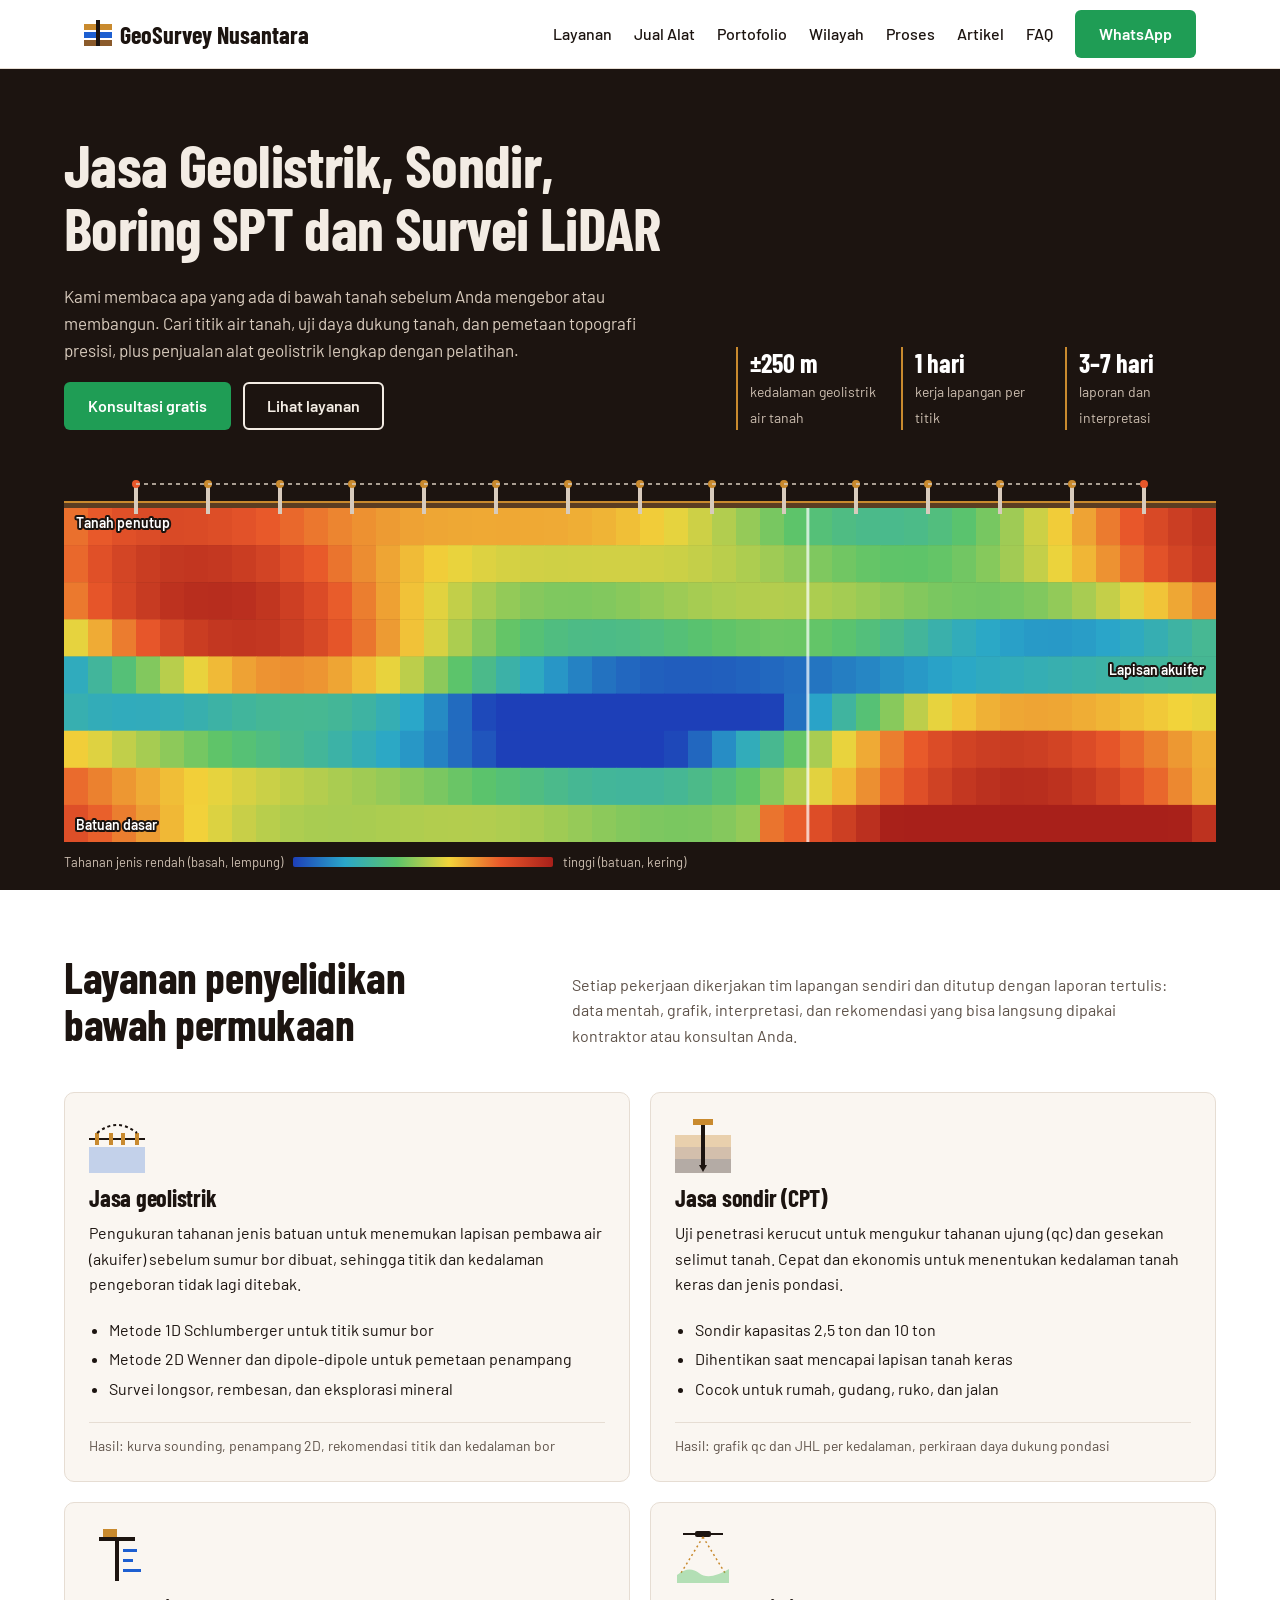
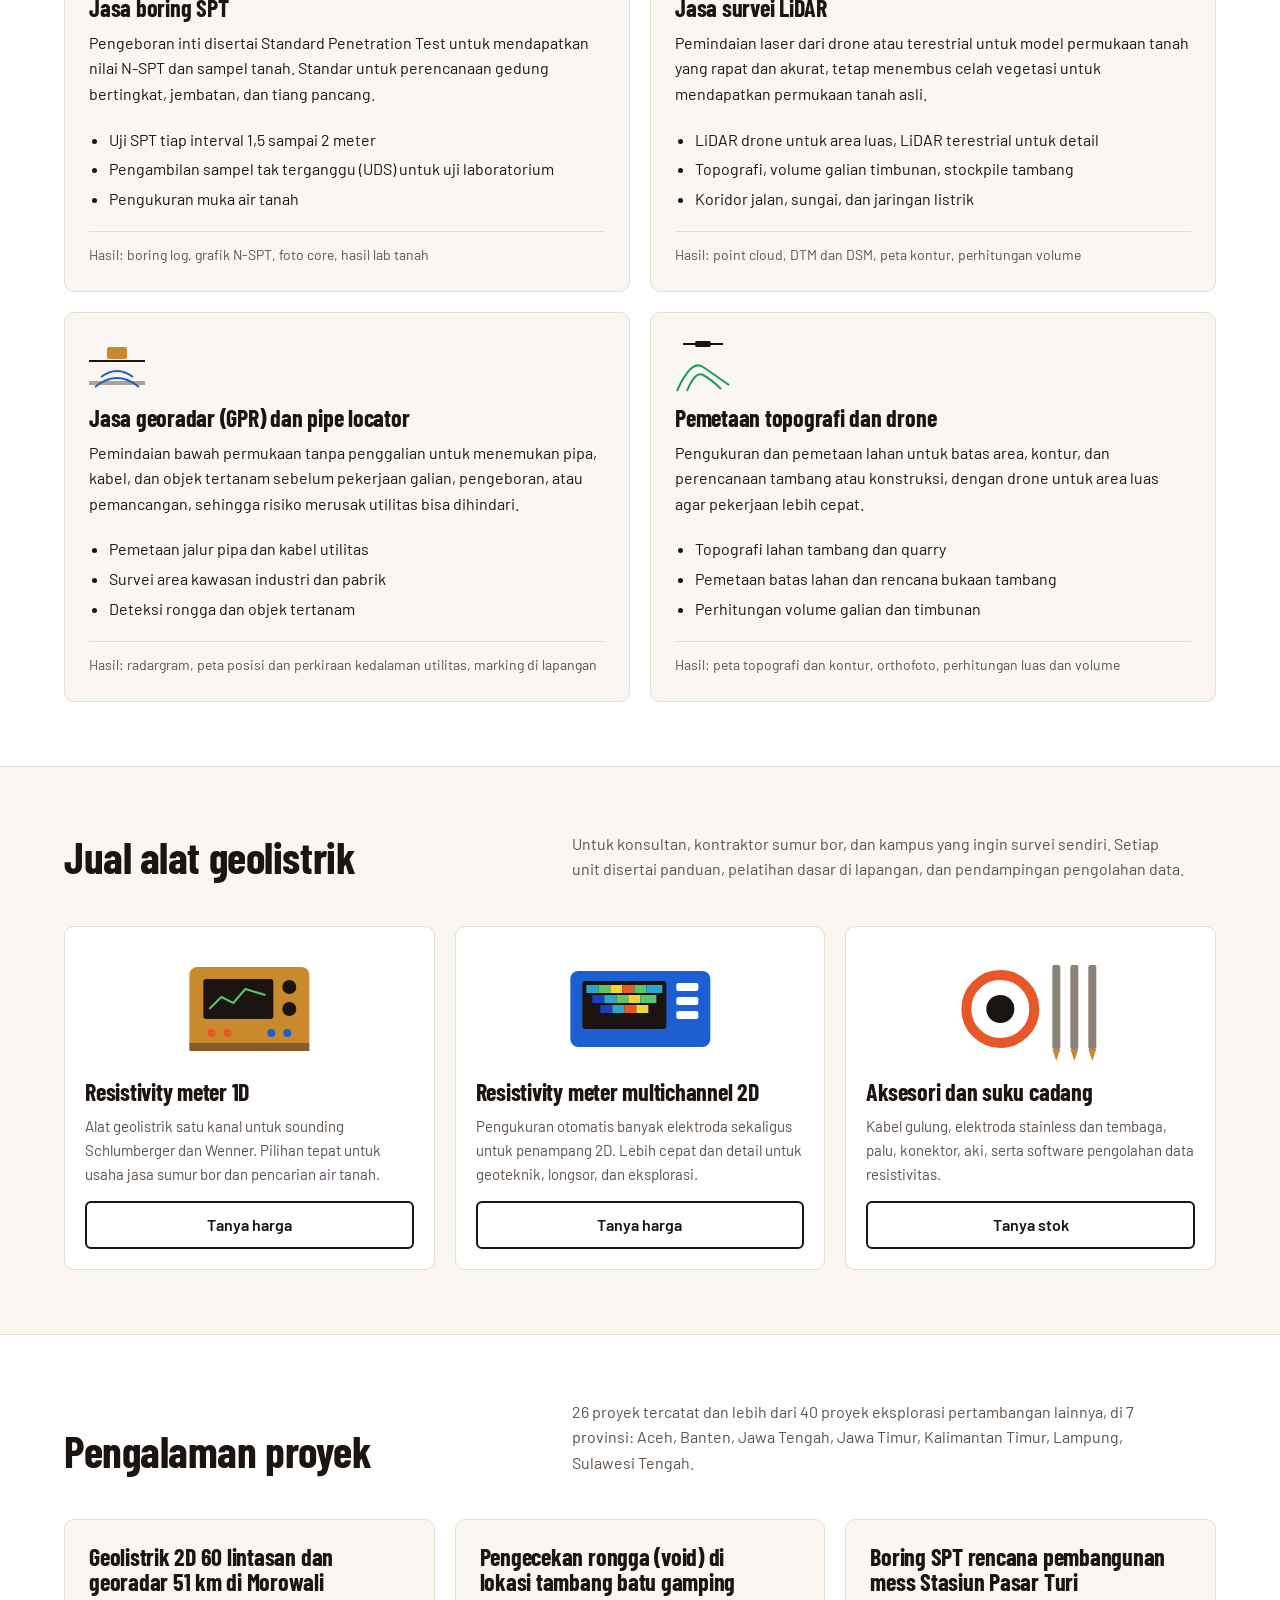
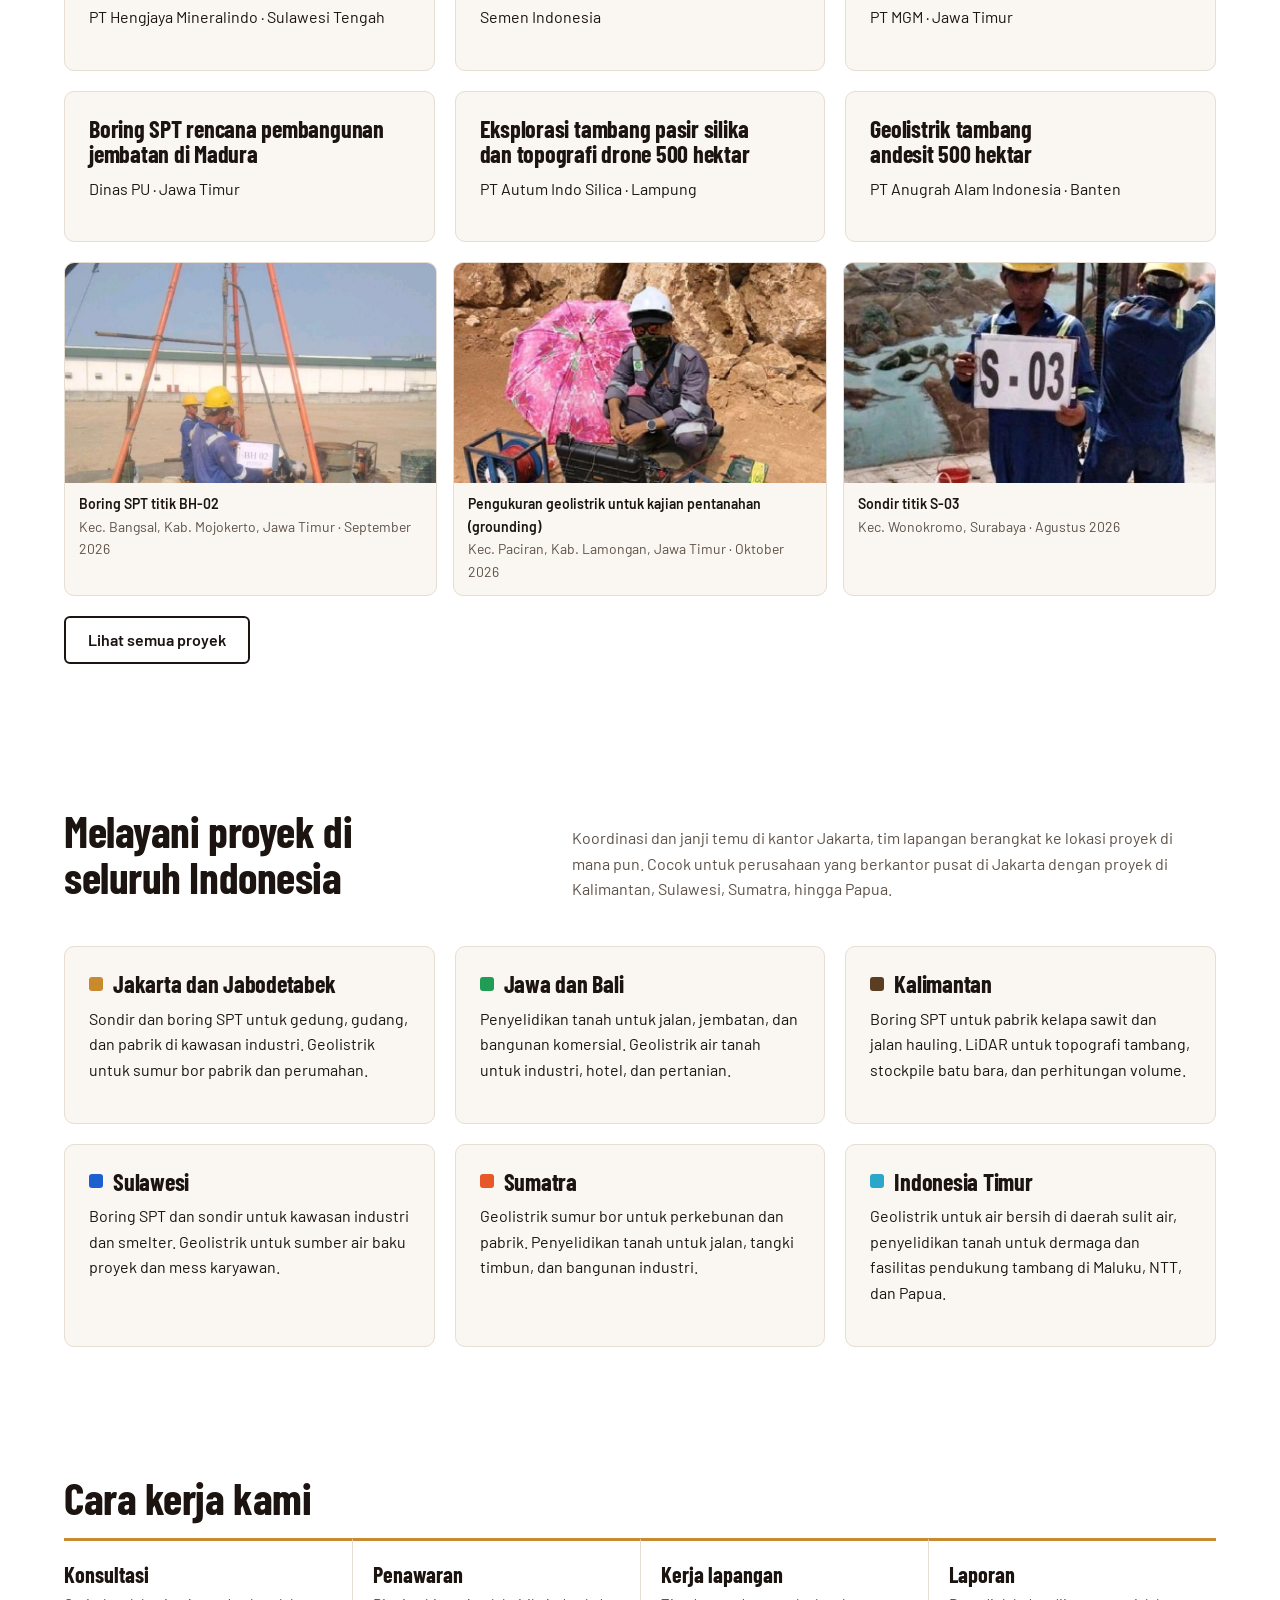
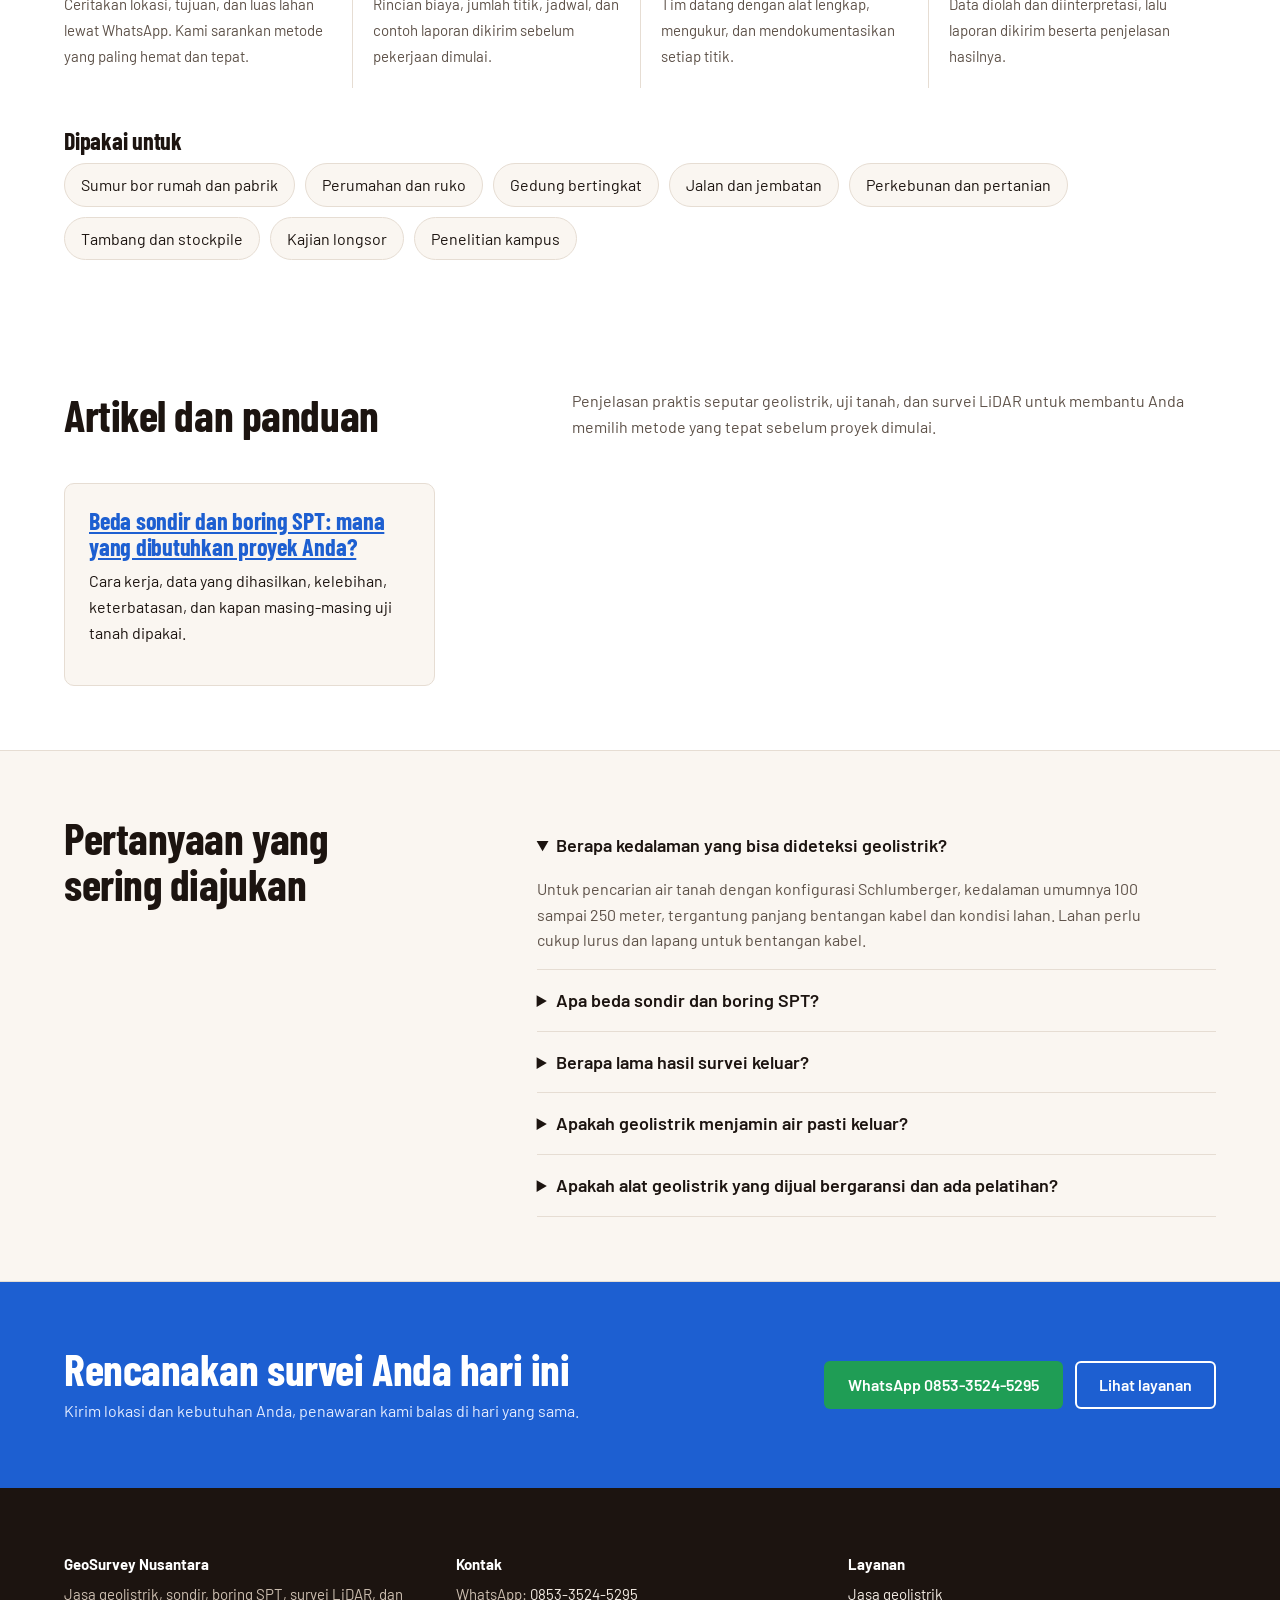
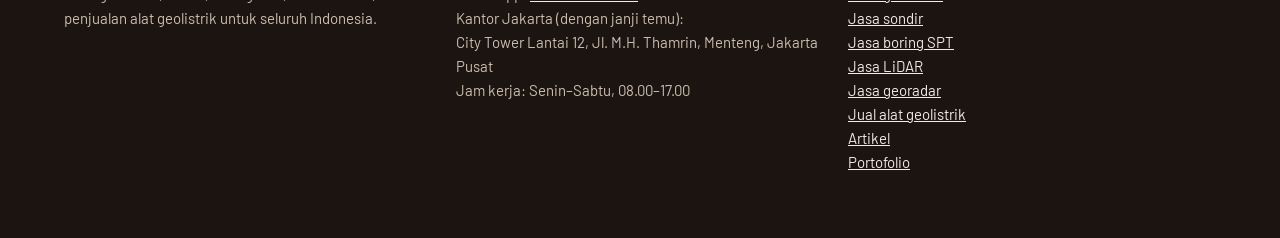
==== commit 9fac99e8: "Tambah dokumentasi foto lapangan (tanpa koordinat dan peta) Co-Authored-By: Claude Opus 5.5 <noreply" ====
--- a/index.html
+++ b/index.html
@@ -96,6 +96,13 @@
 .reg .card h3 i{width:14px;height:14px;border-radius:3px;flex:none}
 @media(max-width:900px){.reg{grid-template-columns:repeat(2,minmax(0,1fr))}}
 @media(max-width:560px){.reg{grid-template-columns:minmax(0,1fr)}}
+.gal3{display:grid;grid-template-columns:repeat(3,minmax(0,1fr));gap:16px;margin-top:20px}
+.gal3 figure{margin:0;border:1px solid var(--line);border-radius:10px;overflow:hidden;background:var(--card)}
+.gal3 img{display:block;width:100%;height:220px;object-fit:cover}
+.gal3 figcaption{padding:10px 14px 12px;font-size:14px}
+.gal3 figcaption b{display:block;font-weight:600}
+.gal3 figcaption span{color:var(--mute)}
+@media(max-width:720px){.gal3{grid-template-columns:minmax(0,1fr)}}
 .faq{display:grid;grid-template-columns:minmax(0,1fr) minmax(0,1.6fr);gap:24px 48px}
 details{border-bottom:1px solid var(--line)}
 summary{cursor:pointer;font-weight:600;font-size:18px;padding:16px 0;min-height:44px}
@@ -235,6 +242,7 @@
     <p>26 proyek tercatat dan lebih dari 40 proyek eksplorasi pertambangan lainnya, di 7 provinsi: Aceh, Banten, Jawa Tengah, Jawa Timur, Kalimantan Timur, Lampung, Sulawesi Tengah.</p>
   </div>
   <div class="reg"><article class="card"><h3>Geolistrik 2D 60 lintasan dan georadar 51 km di Morowali</h3><p>PT Hengjaya Mineralindo · Sulawesi Tengah</p></article><article class="card"><h3>Pengecekan rongga (void) di lokasi tambang batu gamping</h3><p>Semen Indonesia</p></article><article class="card"><h3>Boring SPT rencana pembangunan mess Stasiun Pasar Turi</h3><p>PT MGM · Jawa Timur</p></article><article class="card"><h3>Boring SPT rencana pembangunan jembatan di Madura</h3><p>Dinas PU · Jawa Timur</p></article><article class="card"><h3>Eksplorasi tambang pasir silika dan topografi drone 500 hektar</h3><p>PT Autum Indo Silica · Lampung</p></article><article class="card"><h3>Geolistrik tambang andesit 500 hektar</h3><p>PT Anugrah Alam Indonesia · Banten</p></article></div>
+  <div class="gal3"><figure><img src="/assets/foto/boring-spt-mojokerto.jpg" width="960" height="970" loading="lazy" alt="Boring SPT titik BH-02 di Kec. Bangsal, Kab. Mojokerto, Jawa Timur"><figcaption><b>Boring SPT titik BH-02</b><span>Kec. Bangsal, Kab. Mojokerto, Jawa Timur · September 2026</span></figcaption></figure><figure><img src="/assets/foto/geolistrik-lamongan.jpg" width="840" height="463" loading="lazy" alt="Pengukuran geolistrik untuk kajian pentanahan (grounding) di Kec. Paciran, Kab. Lamongan, Jawa Timur"><figcaption><b>Pengukuran geolistrik untuk kajian pentanahan (grounding)</b><span>Kec. Paciran, Kab. Lamongan, Jawa Timur · Oktober 2026</span></figcaption></figure><figure><img src="/assets/foto/sondir-surabaya-s03.jpg" width="524" height="532" loading="lazy" alt="Sondir titik S-03 di Kec. Wonokromo, Surabaya"><figcaption><b>Sondir titik S-03</b><span>Kec. Wonokromo, Surabaya · Agustus 2026</span></figcaption></figure></div>
   <p style="margin-top:20px"><a class="btn ghost" href="/portofolio.html">Lihat semua proyek</a></p>
 </div></section>
 
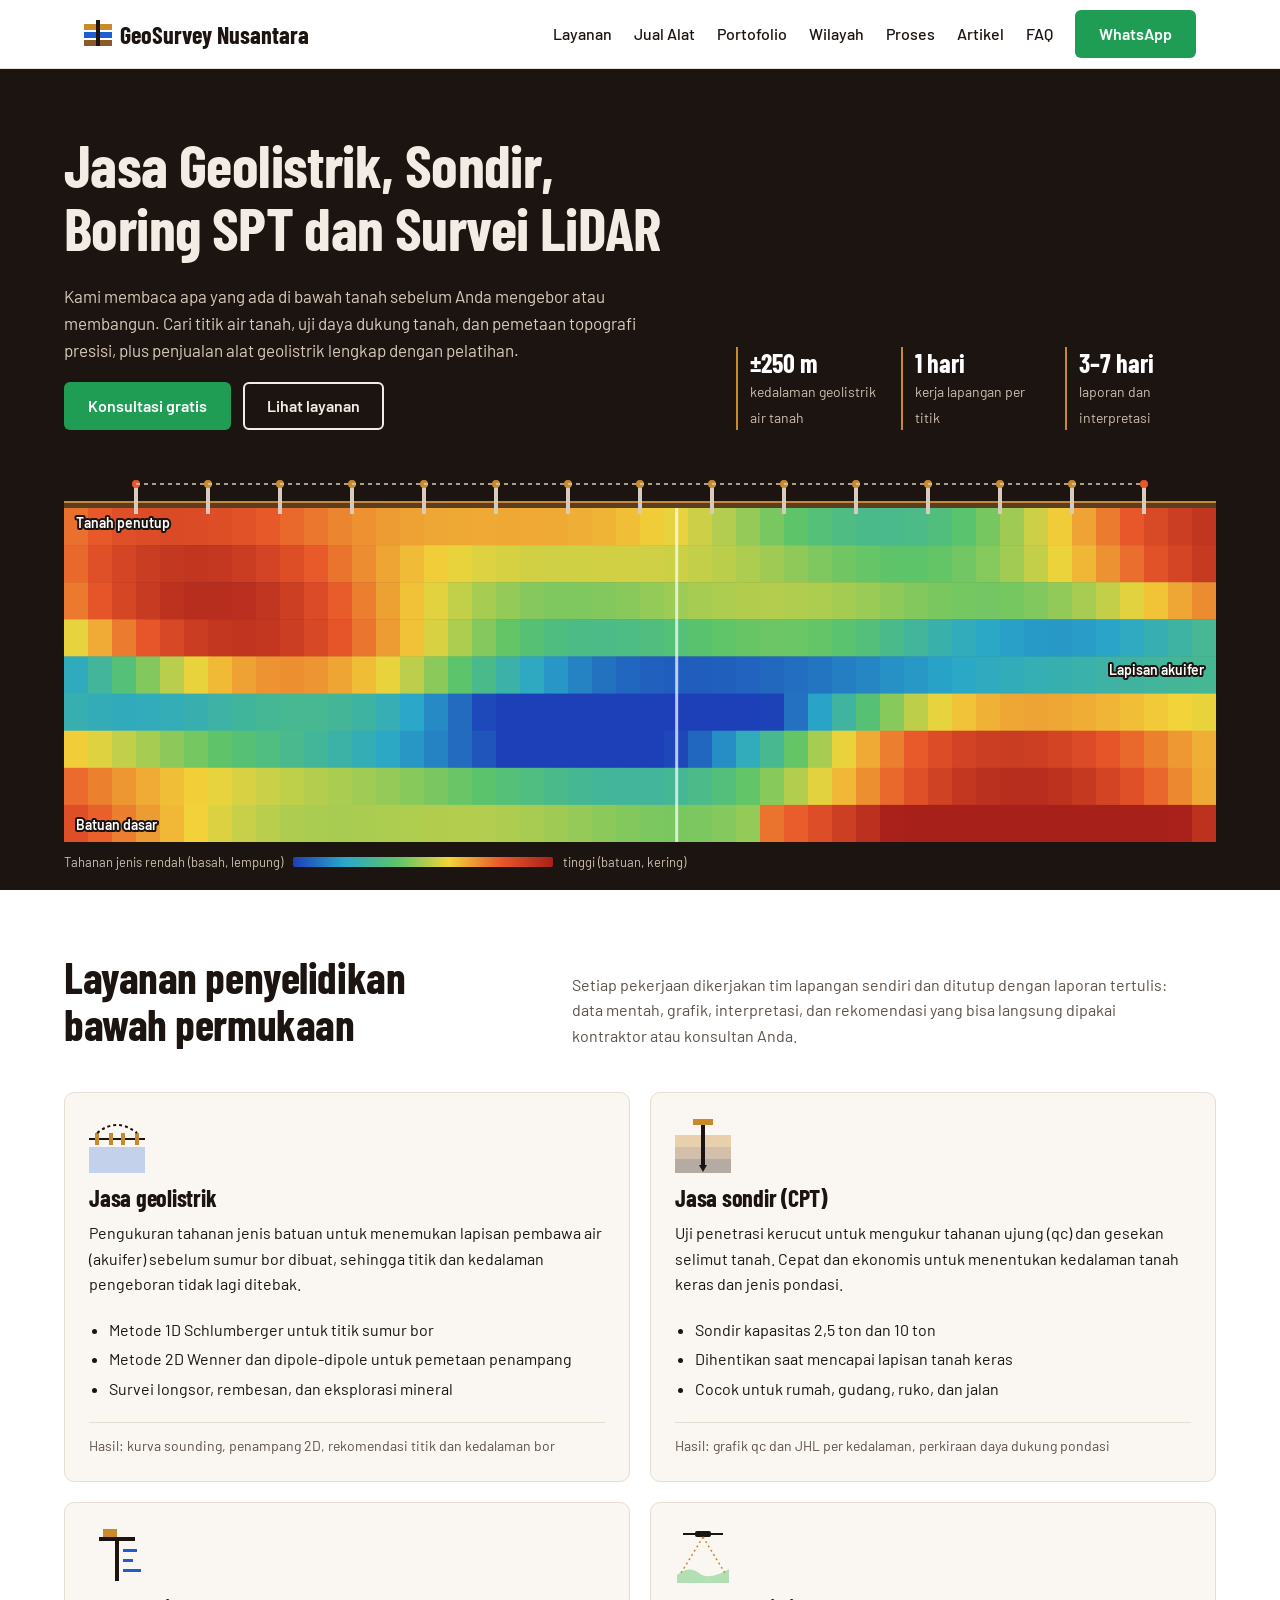
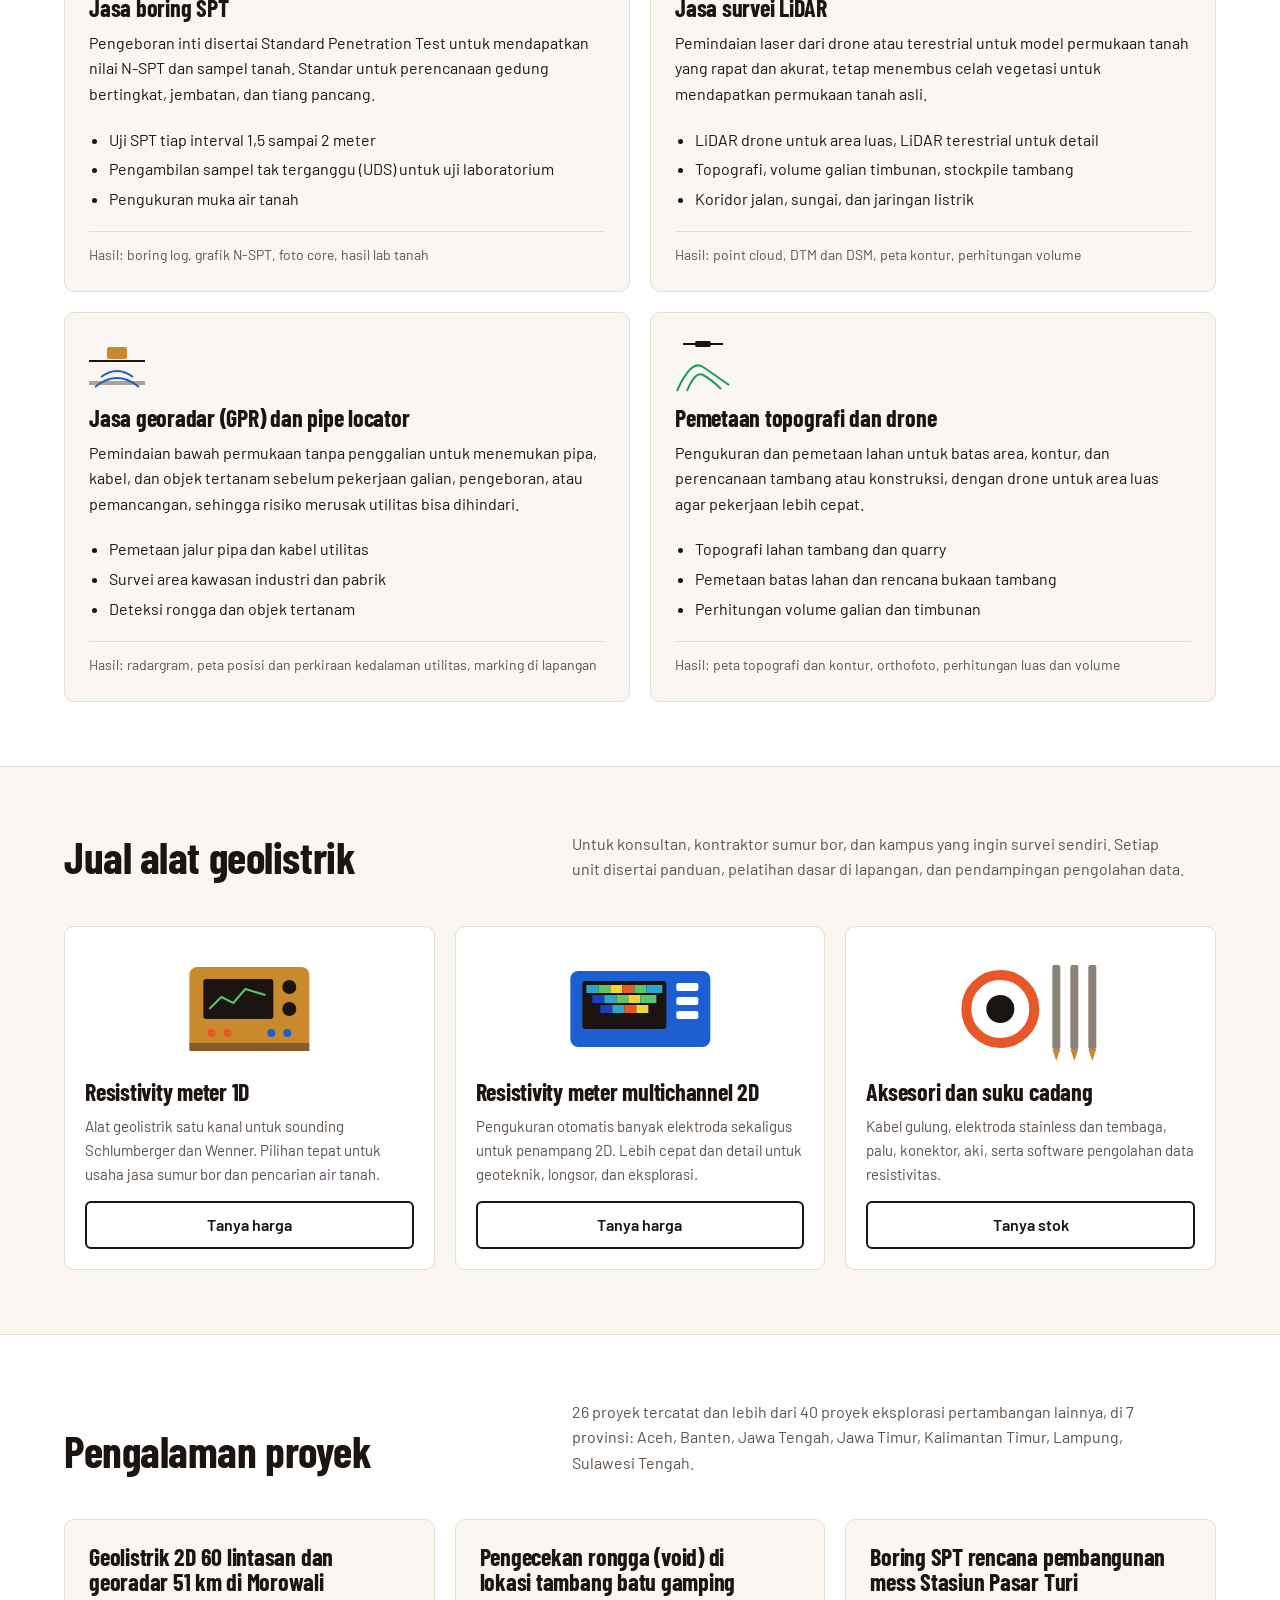
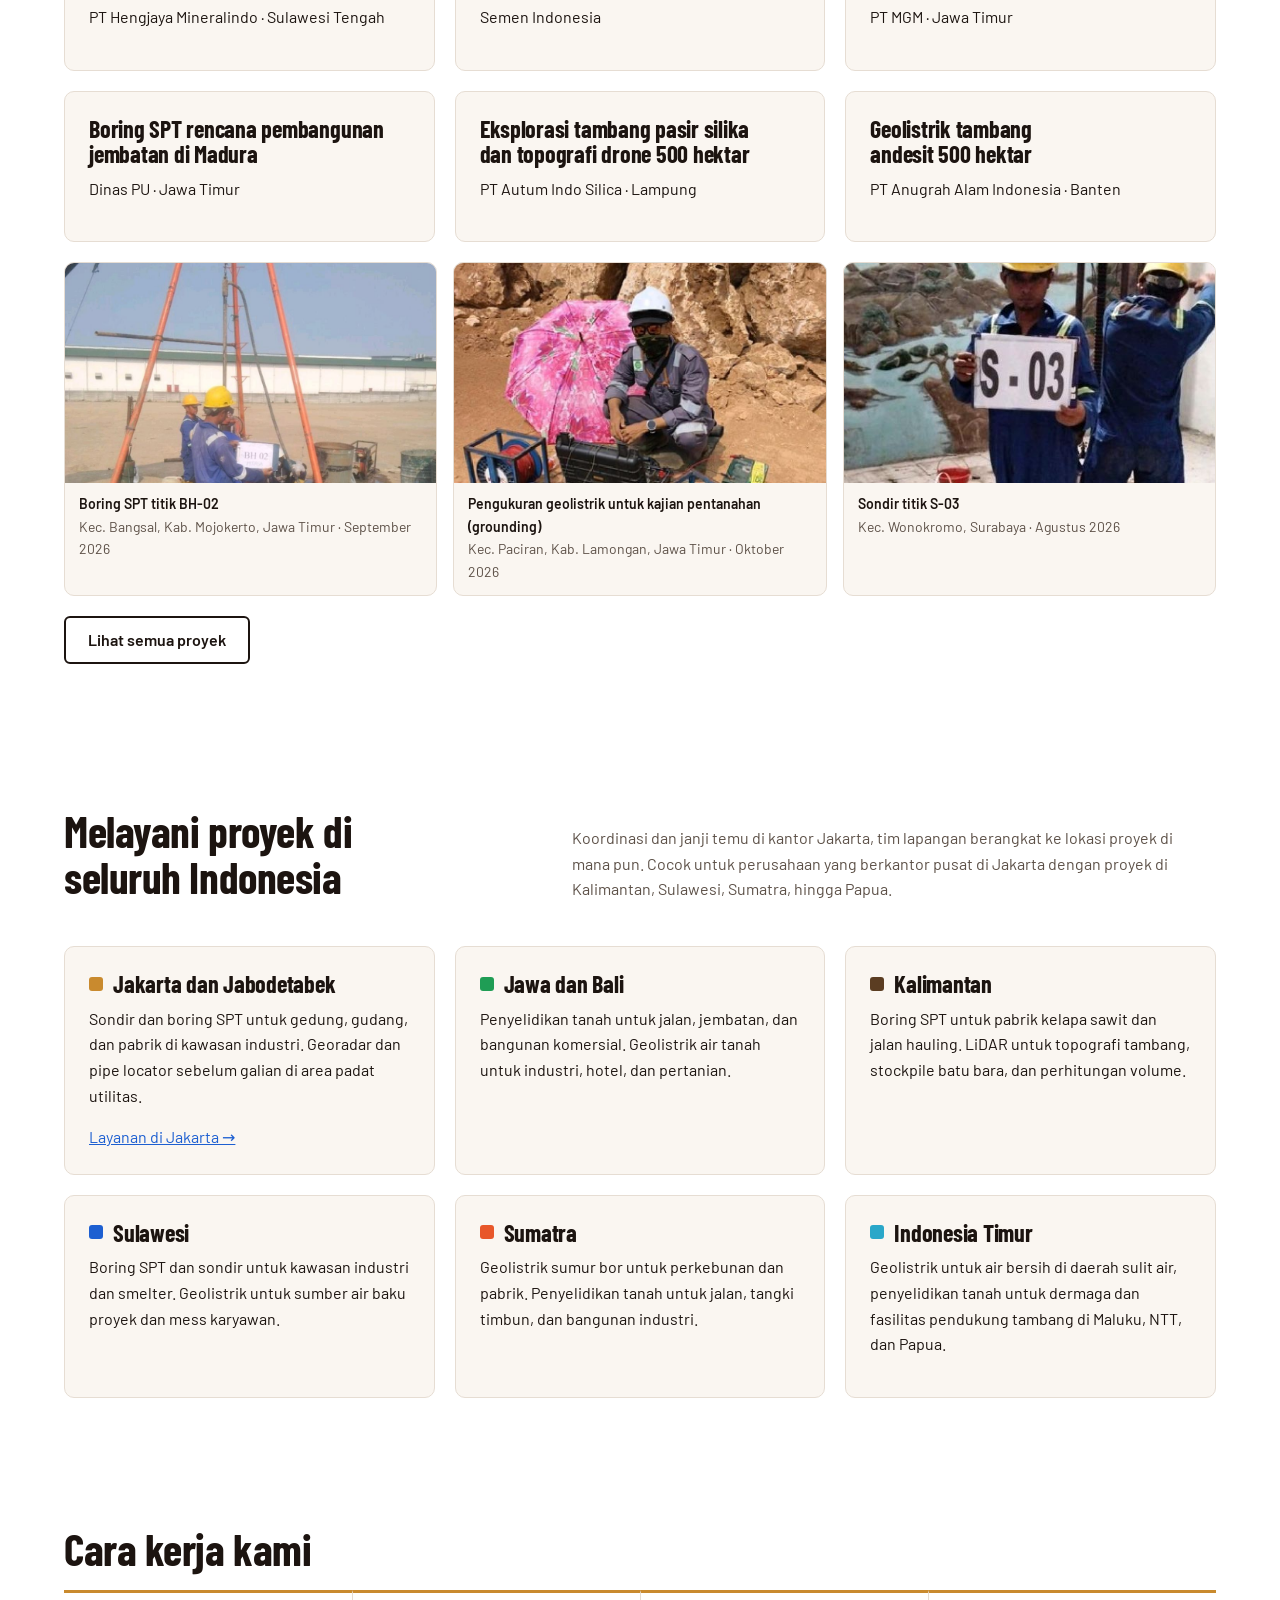
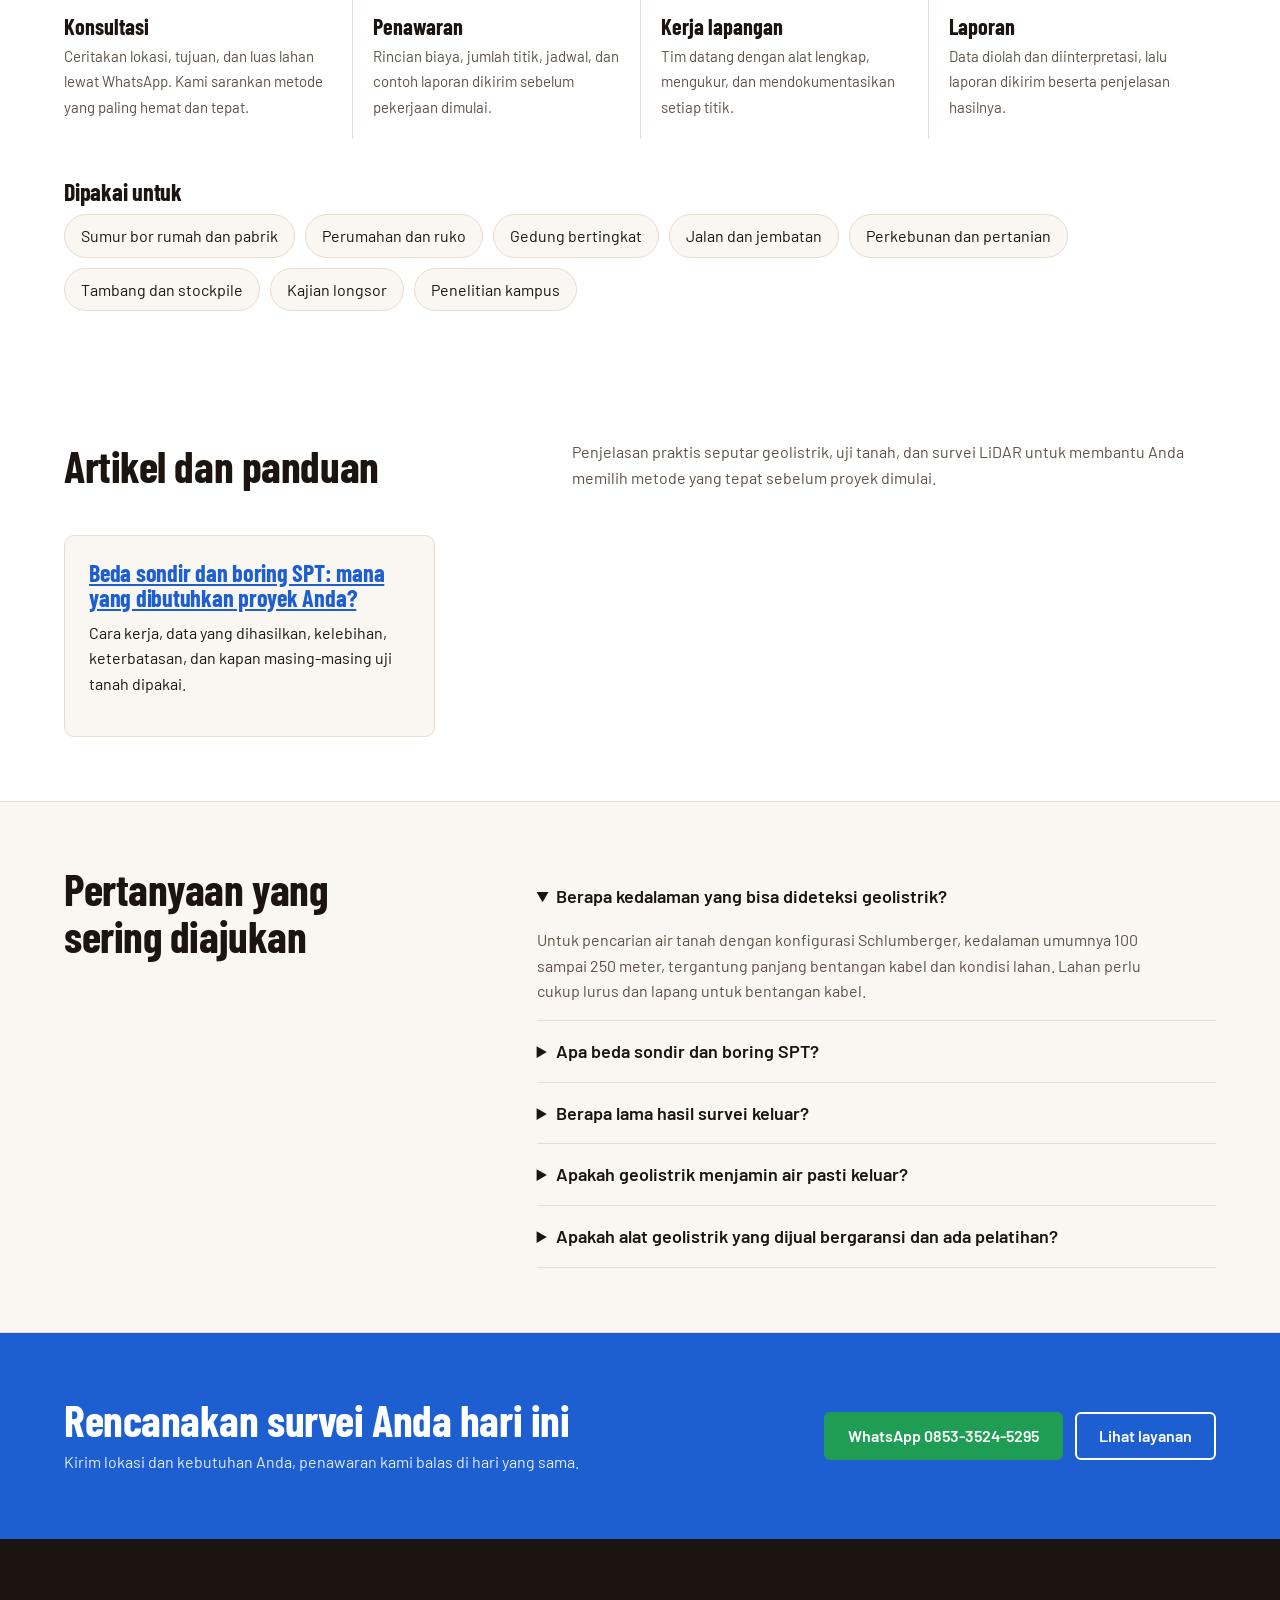
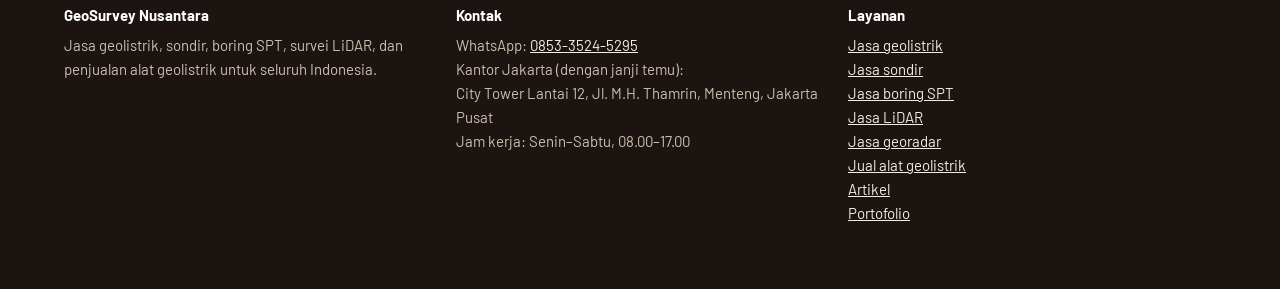
==== commit f303c20a: "Tambah halaman wilayah Jakarta (sondir, boring SPT, georadar, geolistrik) - Halaman baru /wilayah/ja" ====
--- a/index.html
+++ b/index.html
@@ -252,7 +252,7 @@
     <p>Koordinasi dan janji temu di kantor Jakarta, tim lapangan berangkat ke lokasi proyek di mana pun. Cocok untuk perusahaan yang berkantor pusat di Jakarta dengan proyek di Kalimantan, Sulawesi, Sumatra, hingga Papua.</p>
   </div>
   <div class="reg">
-    <article class="card"><h3><i style="background:#c98a2e"></i>Jakarta dan Jabodetabek</h3><p>Sondir dan boring SPT untuk gedung, gudang, dan pabrik di kawasan industri. Geolistrik untuk sumur bor pabrik dan perumahan.</p></article>
+    <article class="card"><h3><i style="background:#c98a2e"></i>Jakarta dan Jabodetabek</h3><p>Sondir dan boring SPT untuk gedung, gudang, dan pabrik di kawasan industri. Georadar dan pipe locator sebelum galian di area padat utilitas.</p><p style="margin:auto 0 0"><a href="/wilayah/jakarta.html">Layanan di Jakarta →</a></p></article>
     <article class="card"><h3><i style="background:#1f9d55"></i>Jawa dan Bali</h3><p>Penyelidikan tanah untuk jalan, jembatan, dan bangunan komersial. Geolistrik air tanah untuk industri, hotel, dan pertanian.</p></article>
     <article class="card"><h3><i style="background:#5b3d22"></i>Kalimantan</h3><p>Boring SPT untuk pabrik kelapa sawit dan jalan hauling. LiDAR untuk topografi tambang, stockpile batu bara, dan perhitungan volume.</p></article>
     <article class="card"><h3><i style="background:#1d5fd1"></i>Sulawesi</h3><p>Boring SPT dan sondir untuk kawasan industri dan smelter. Geolistrik untuk sumber air baku proyek dan mess karyawan.</p></article>
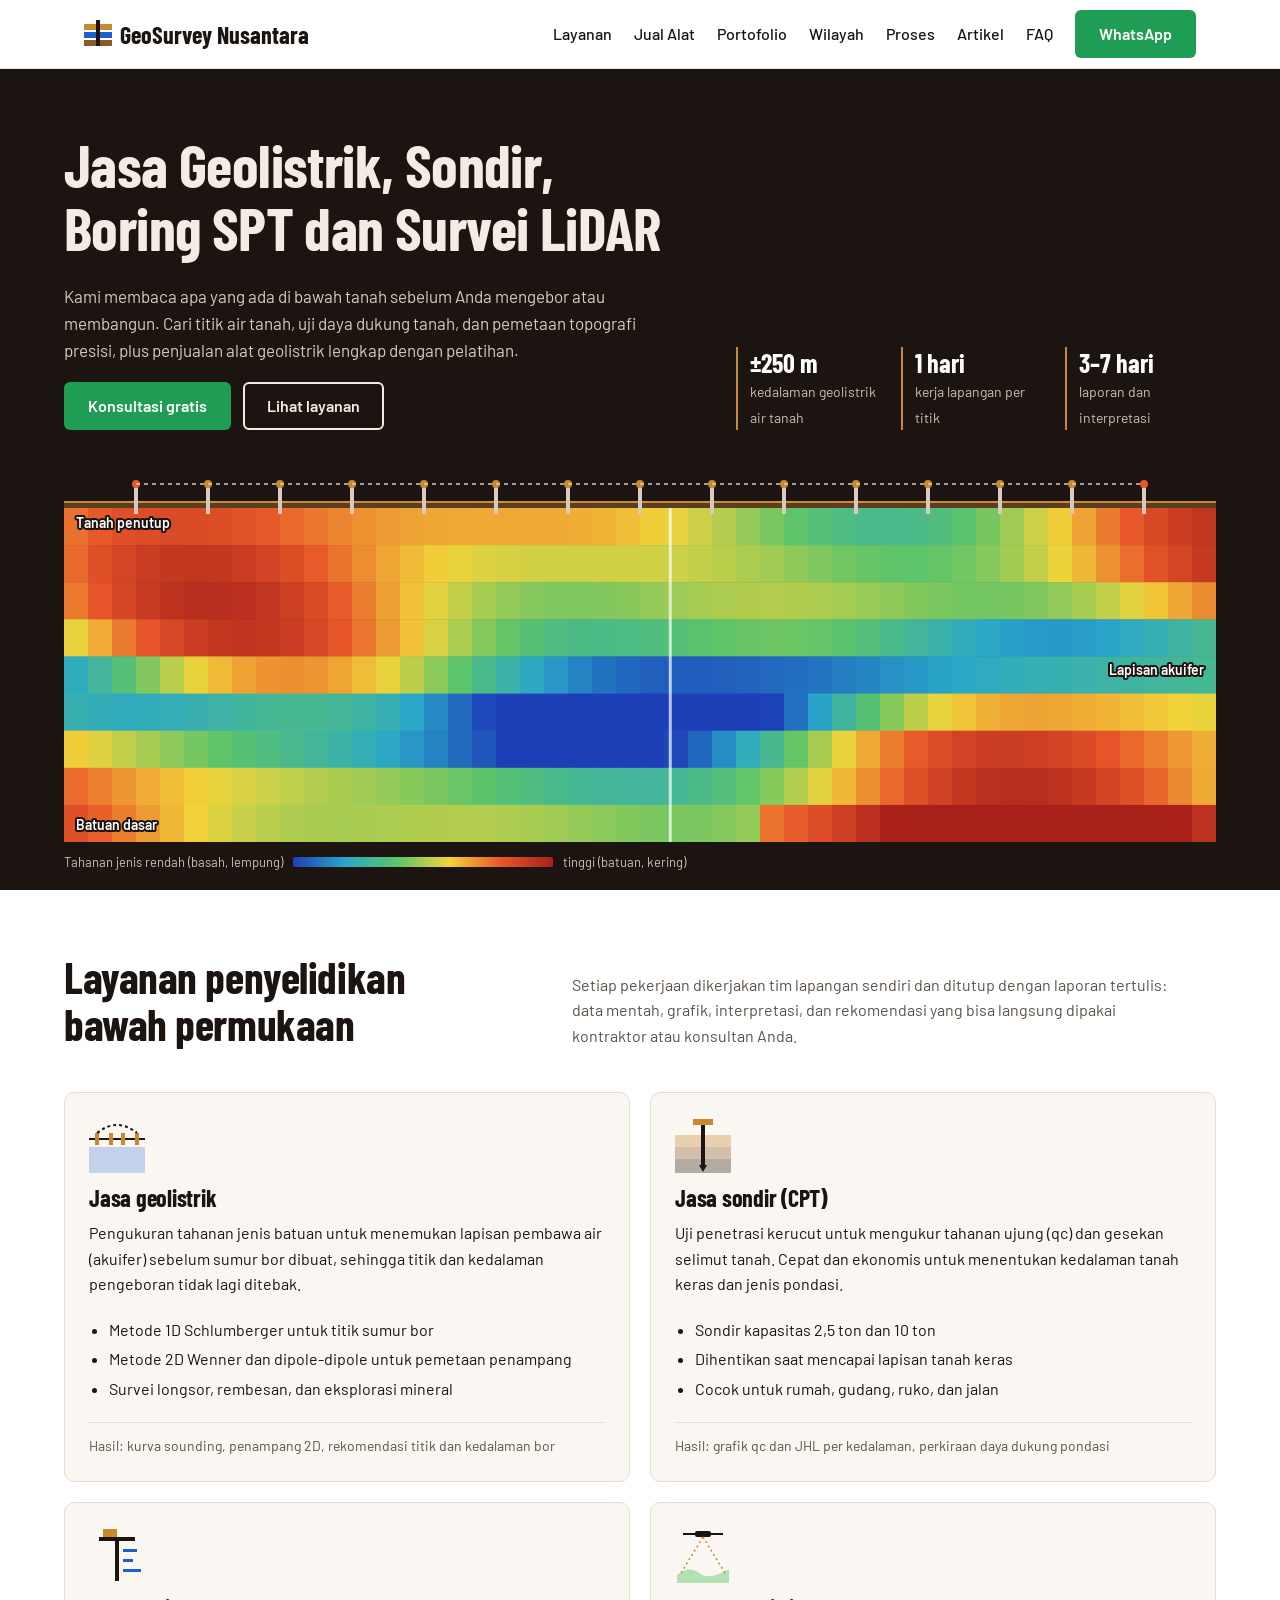
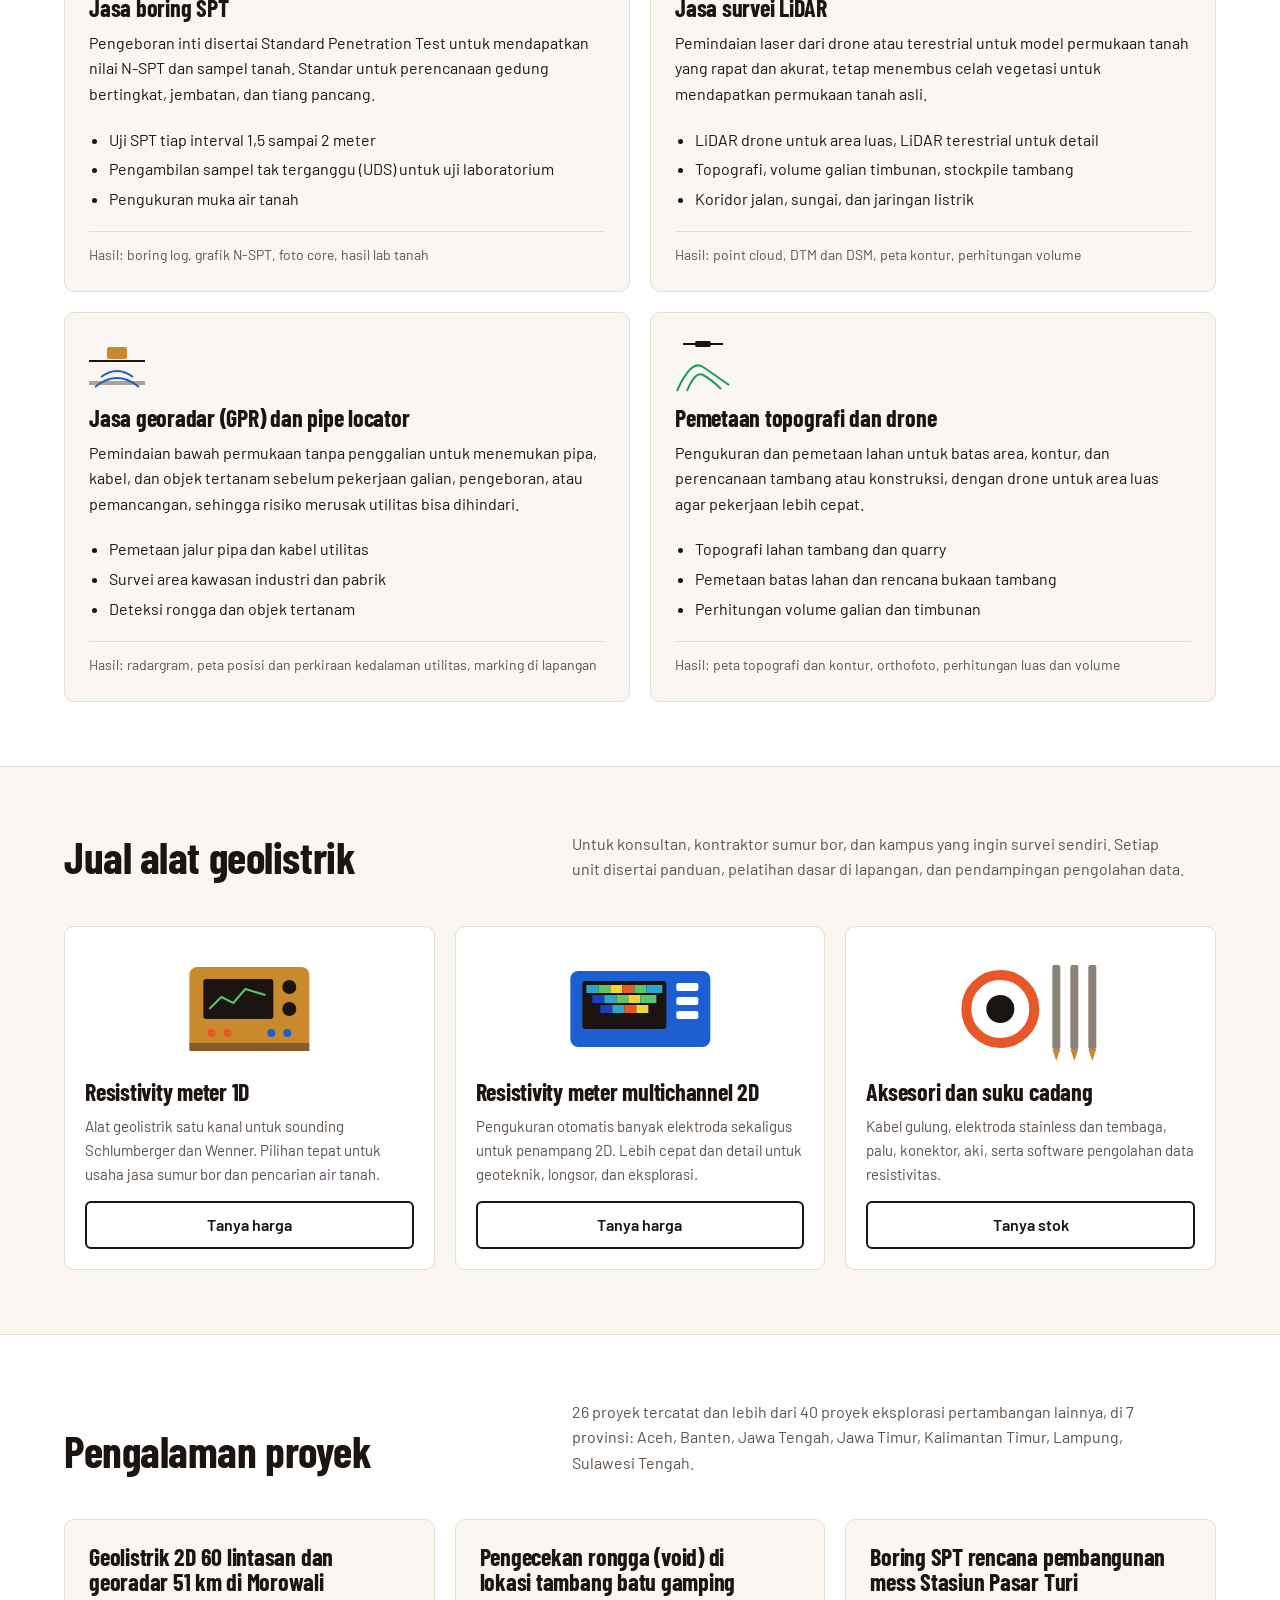
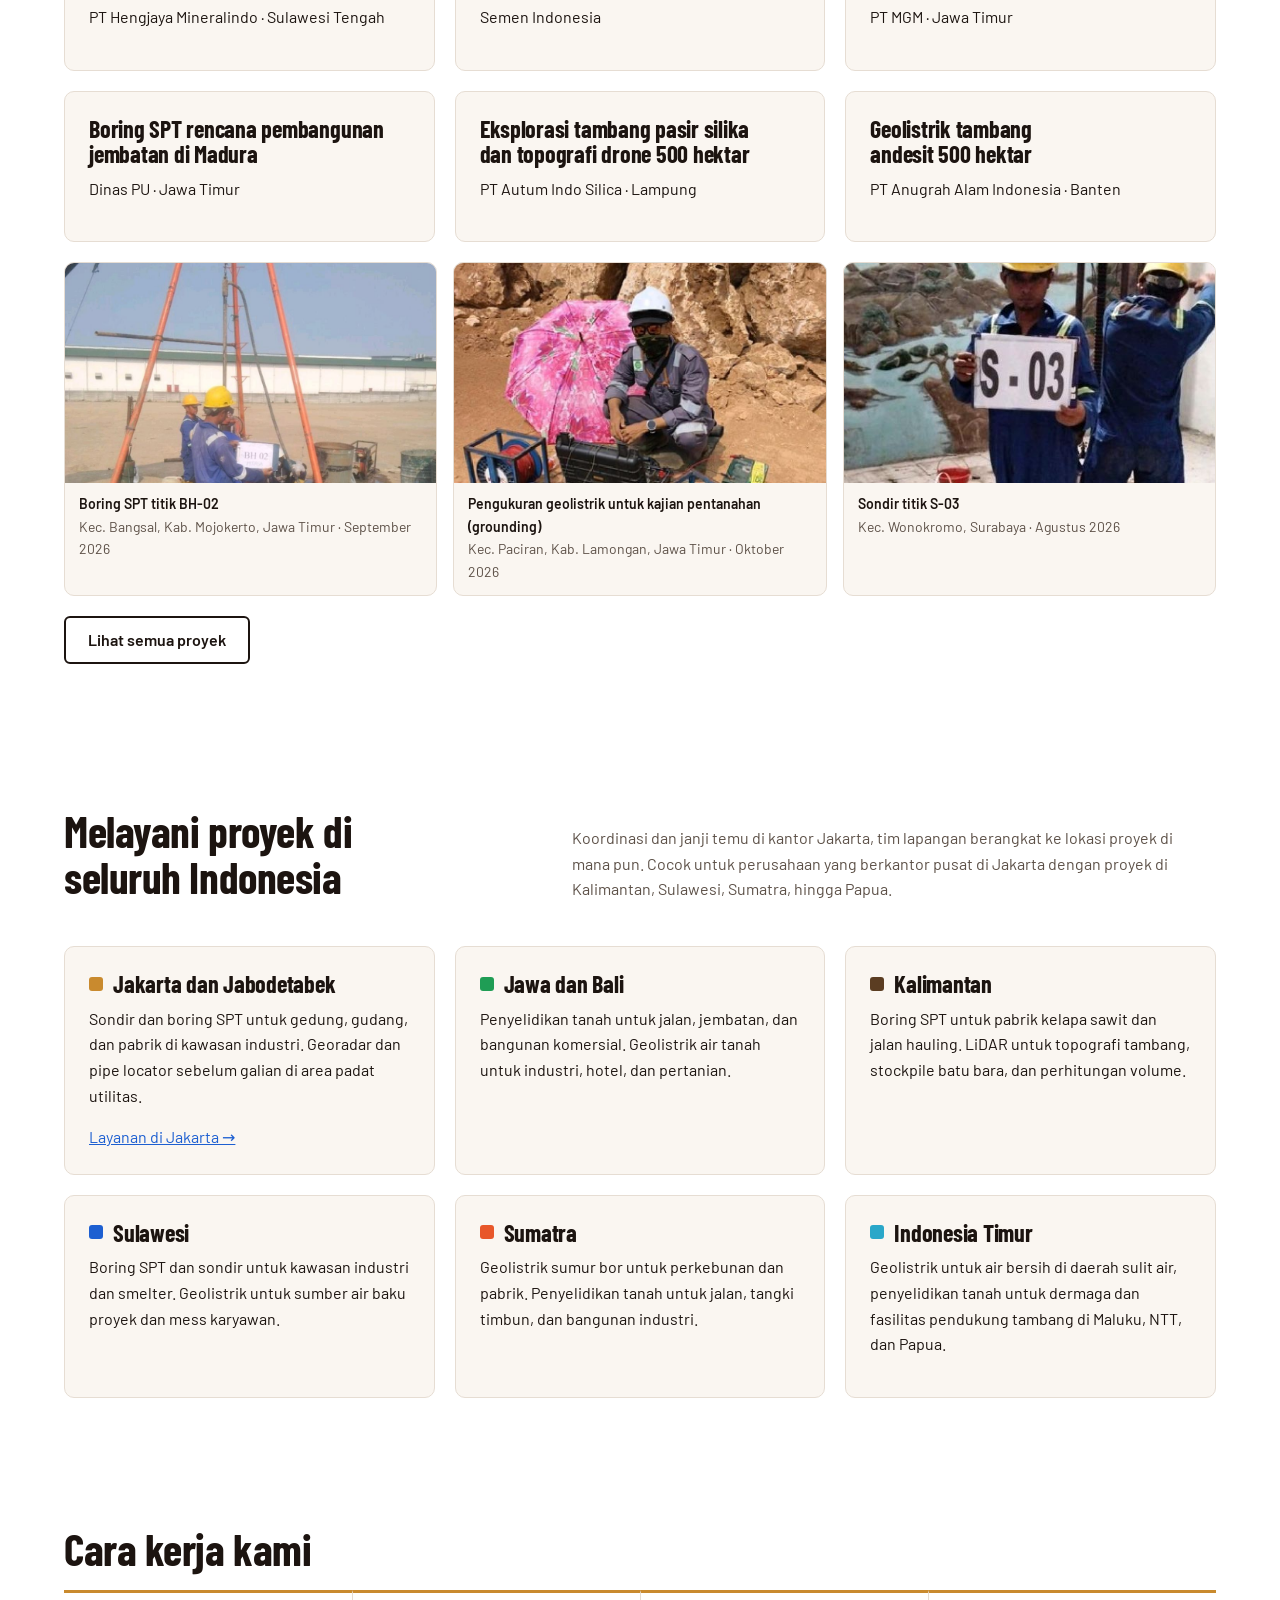
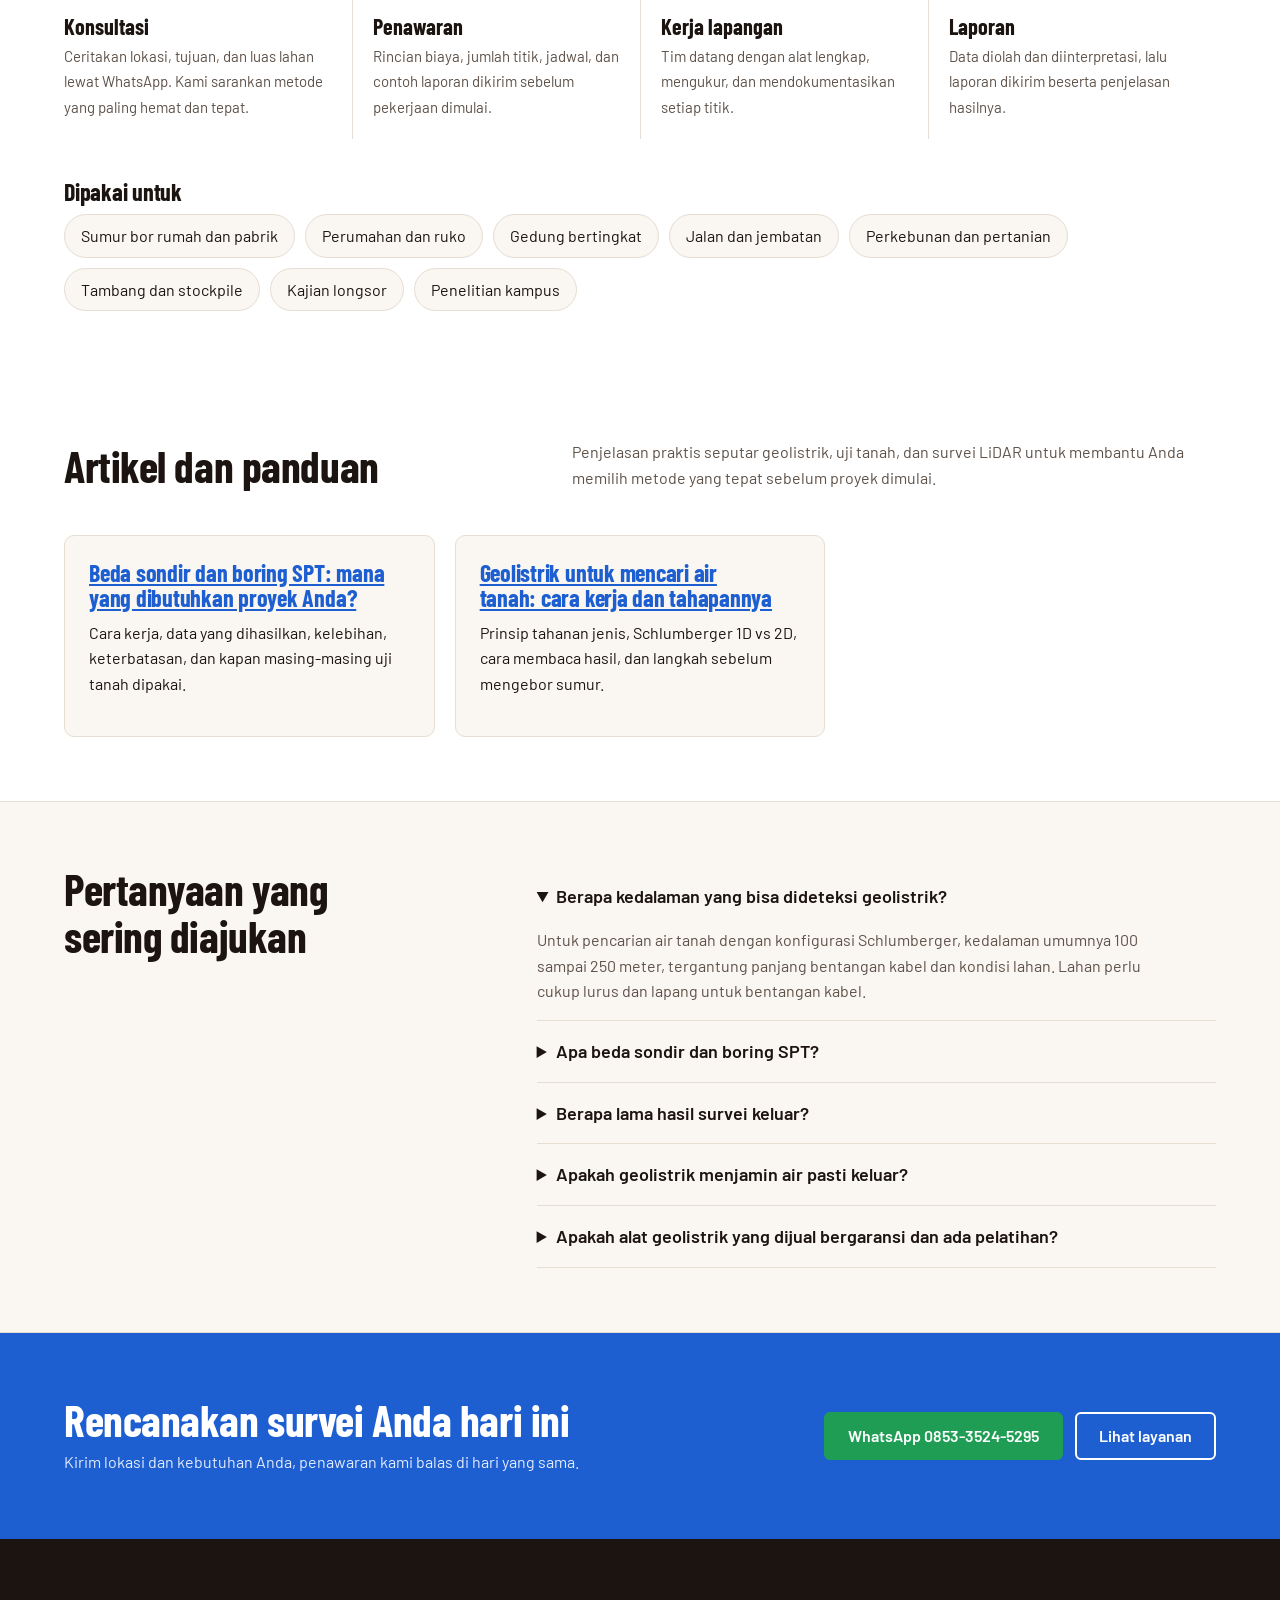
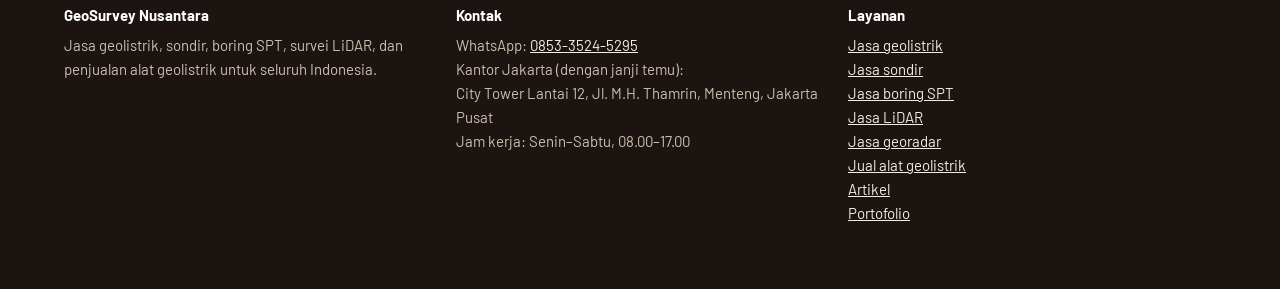
==== commit e818a6ce: "Tambah artikel: Geolistrik untuk mencari air tanah (cara kerja dan tahapannya) - Halaman baru /artik" ====
--- a/index.html
+++ b/index.html
@@ -282,6 +282,7 @@
   </div>
   <div class="reg">
     <article class="card"><h3><a href="/artikel/beda-sondir-dan-boring-spt.html">Beda sondir dan boring SPT: mana yang dibutuhkan proyek Anda?</a></h3><p>Cara kerja, data yang dihasilkan, kelebihan, keterbatasan, dan kapan masing-masing uji tanah dipakai.</p></article>
+    <article class="card"><h3><a href="/artikel/geolistrik-untuk-mencari-air-tanah.html">Geolistrik untuk mencari air tanah: cara kerja dan tahapannya</a></h3><p>Prinsip tahanan jenis, Schlumberger 1D vs 2D, cara membaca hasil, dan langkah sebelum mengebor sumur.</p></article>
   </div>
 </div></section>
 
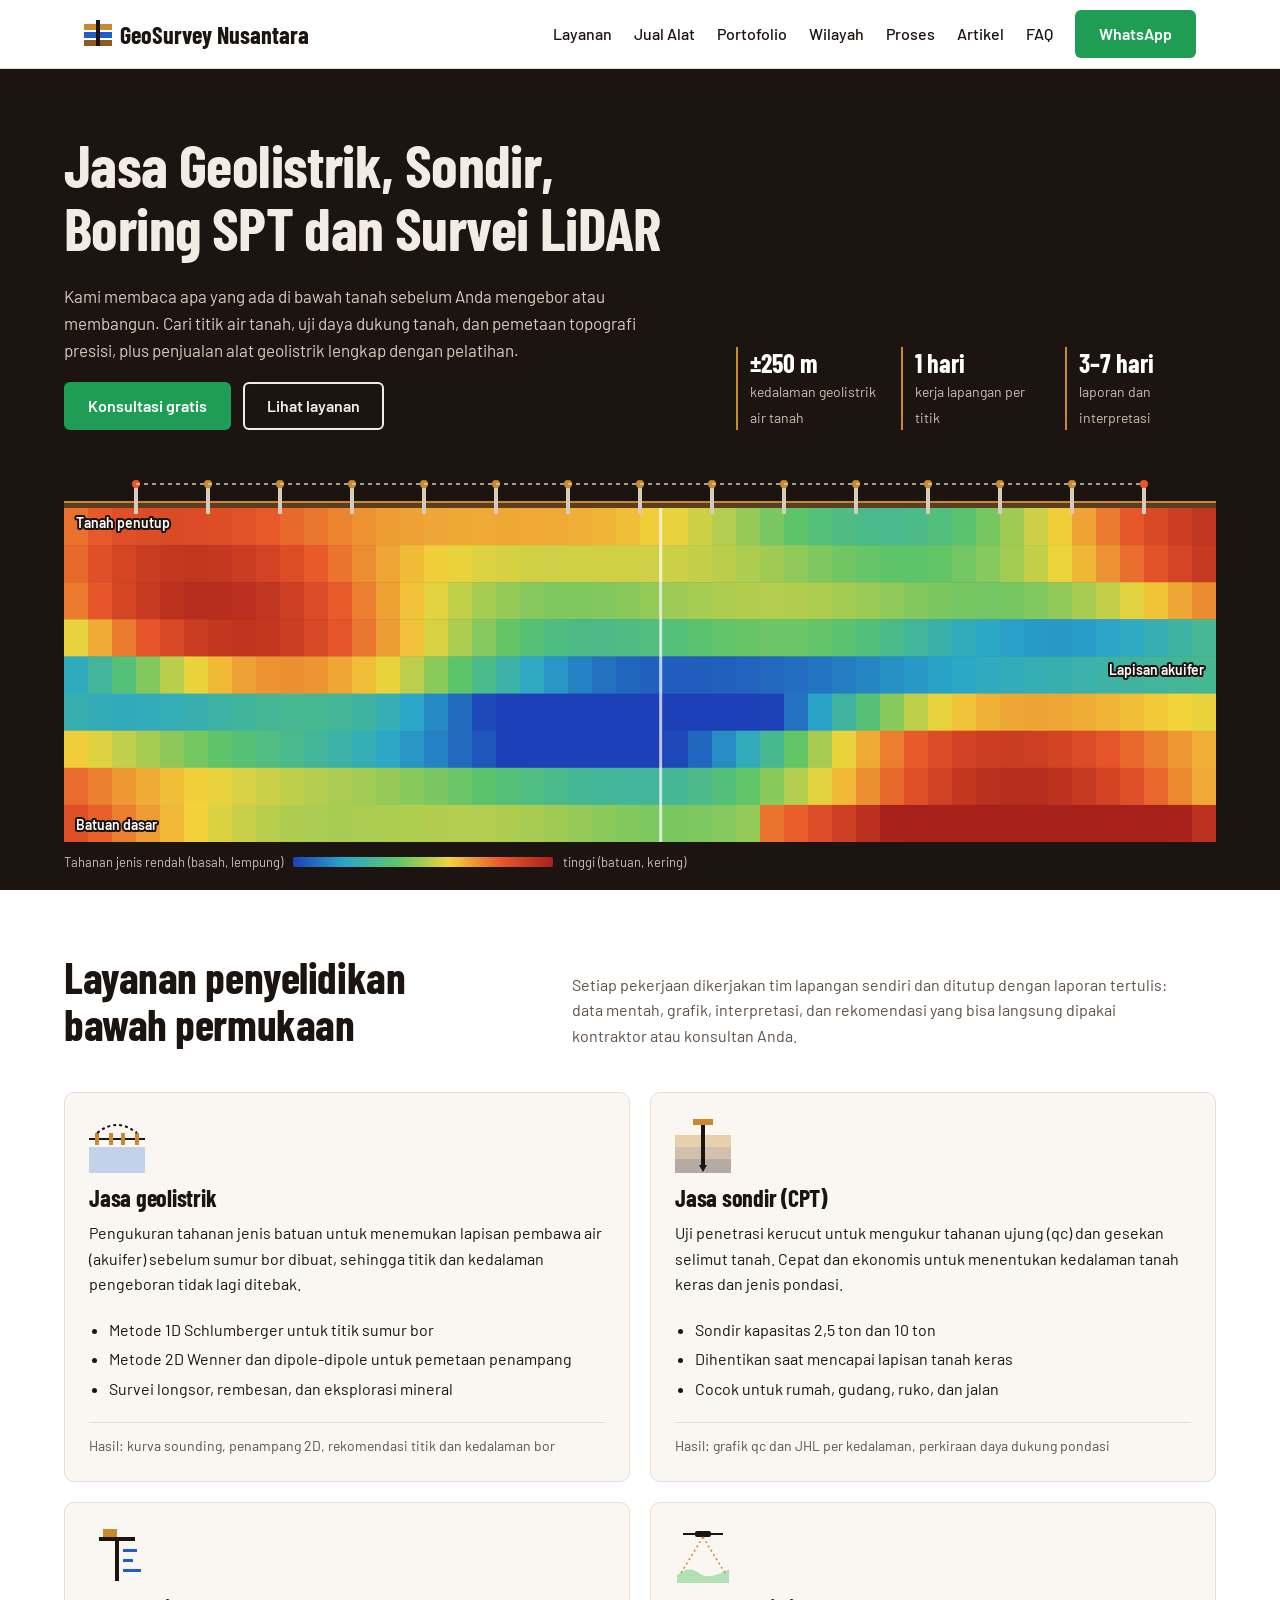
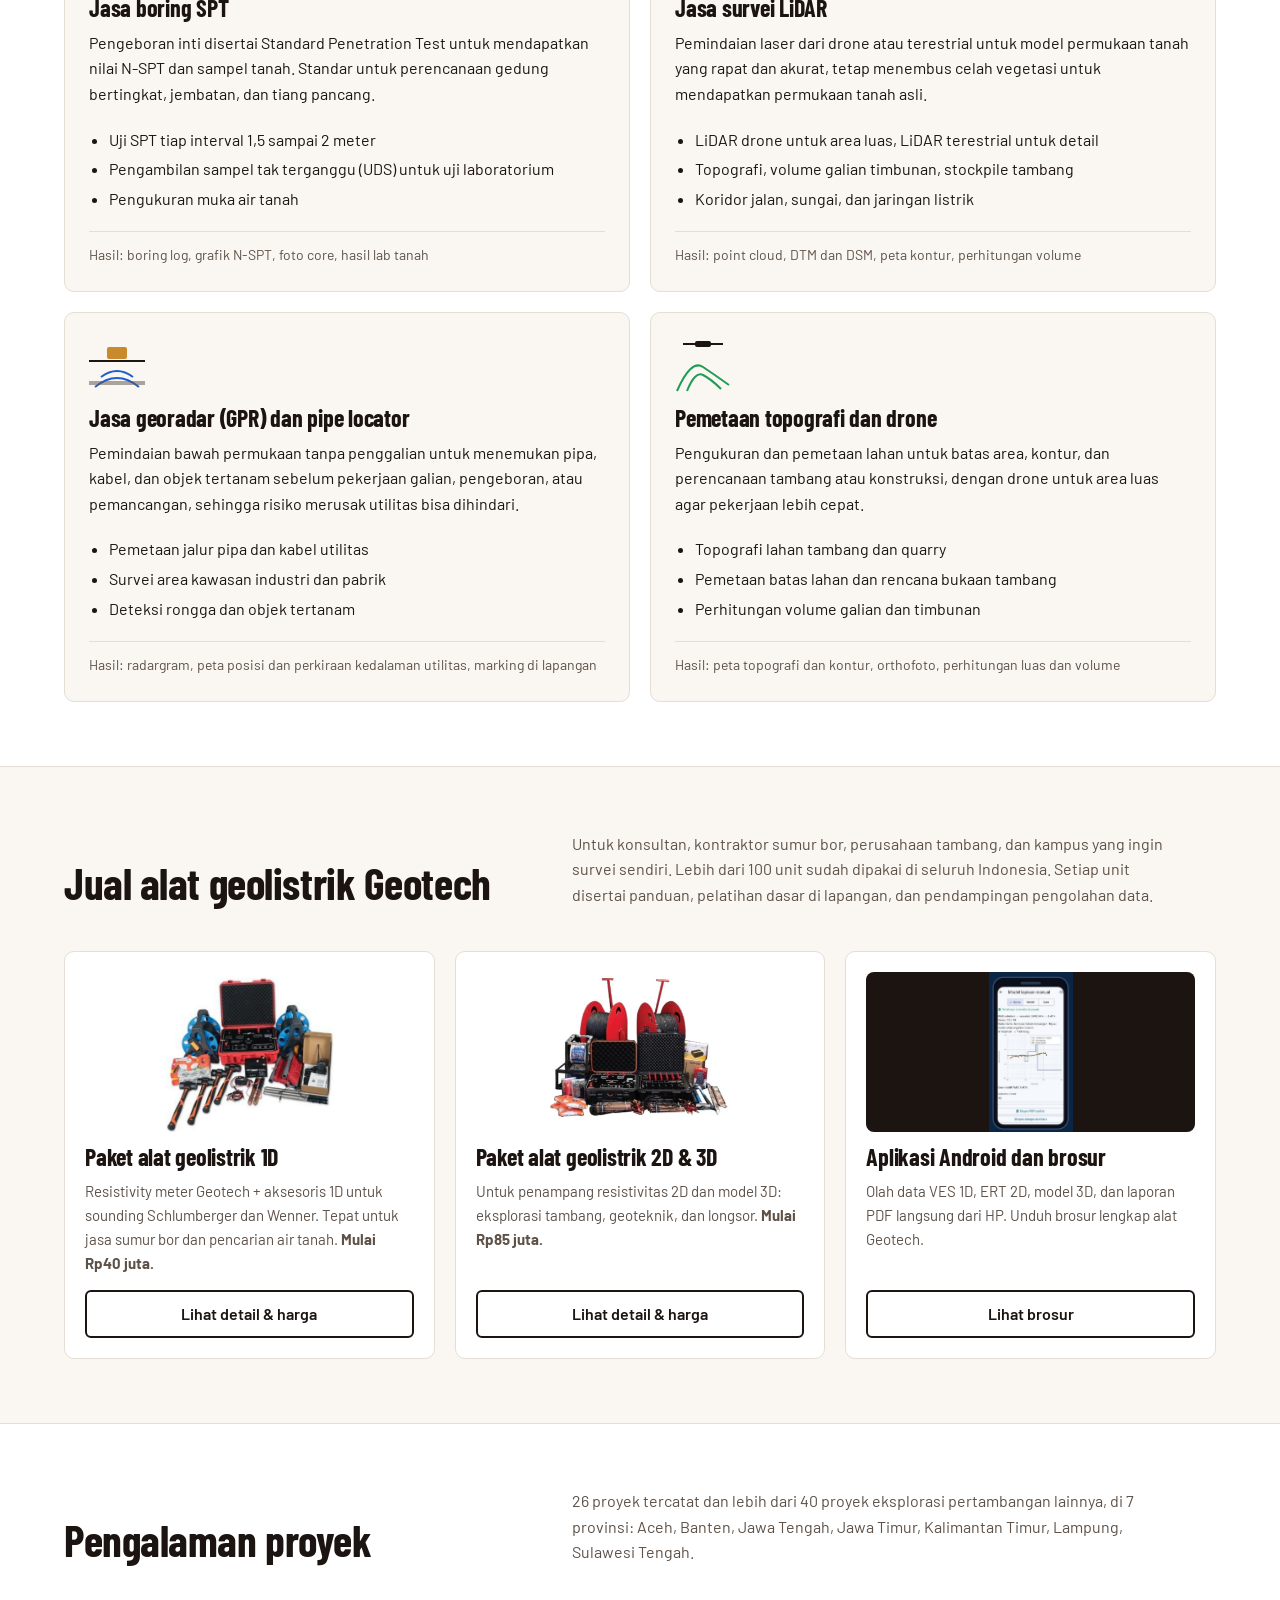
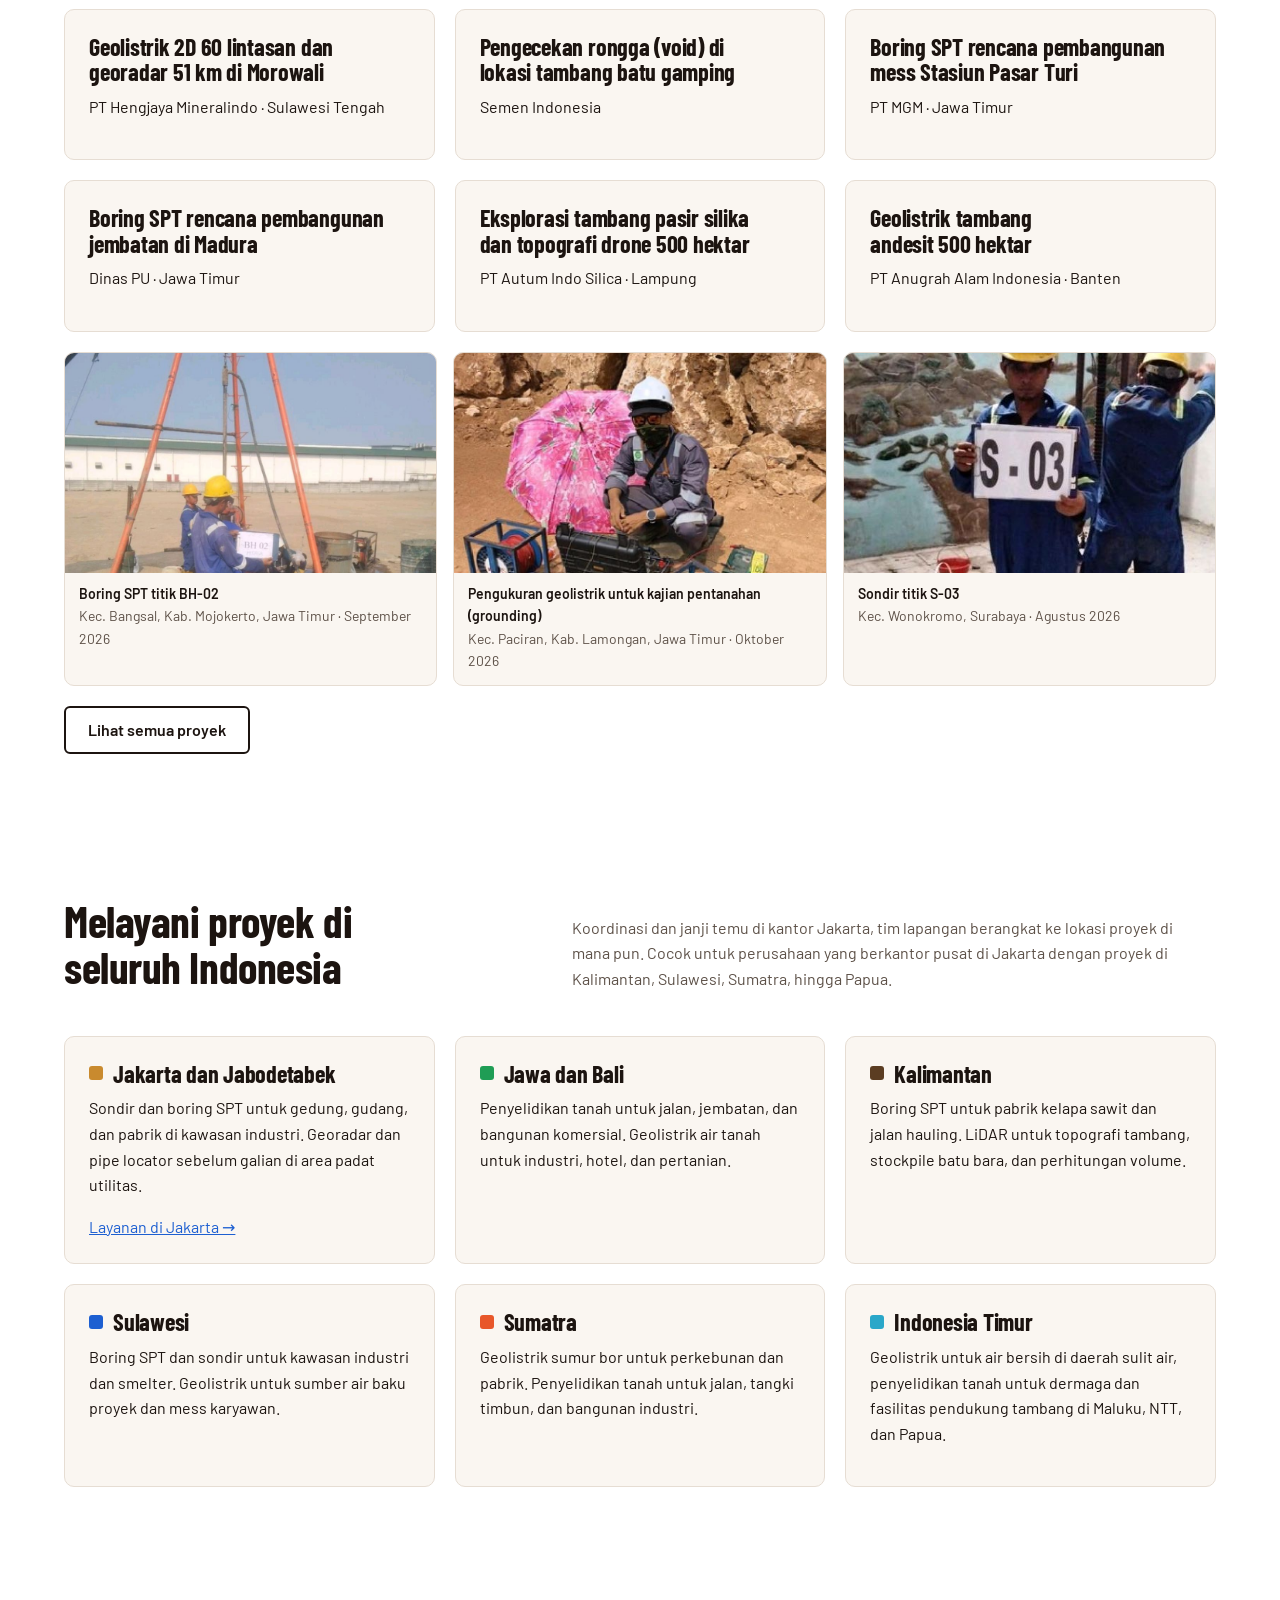
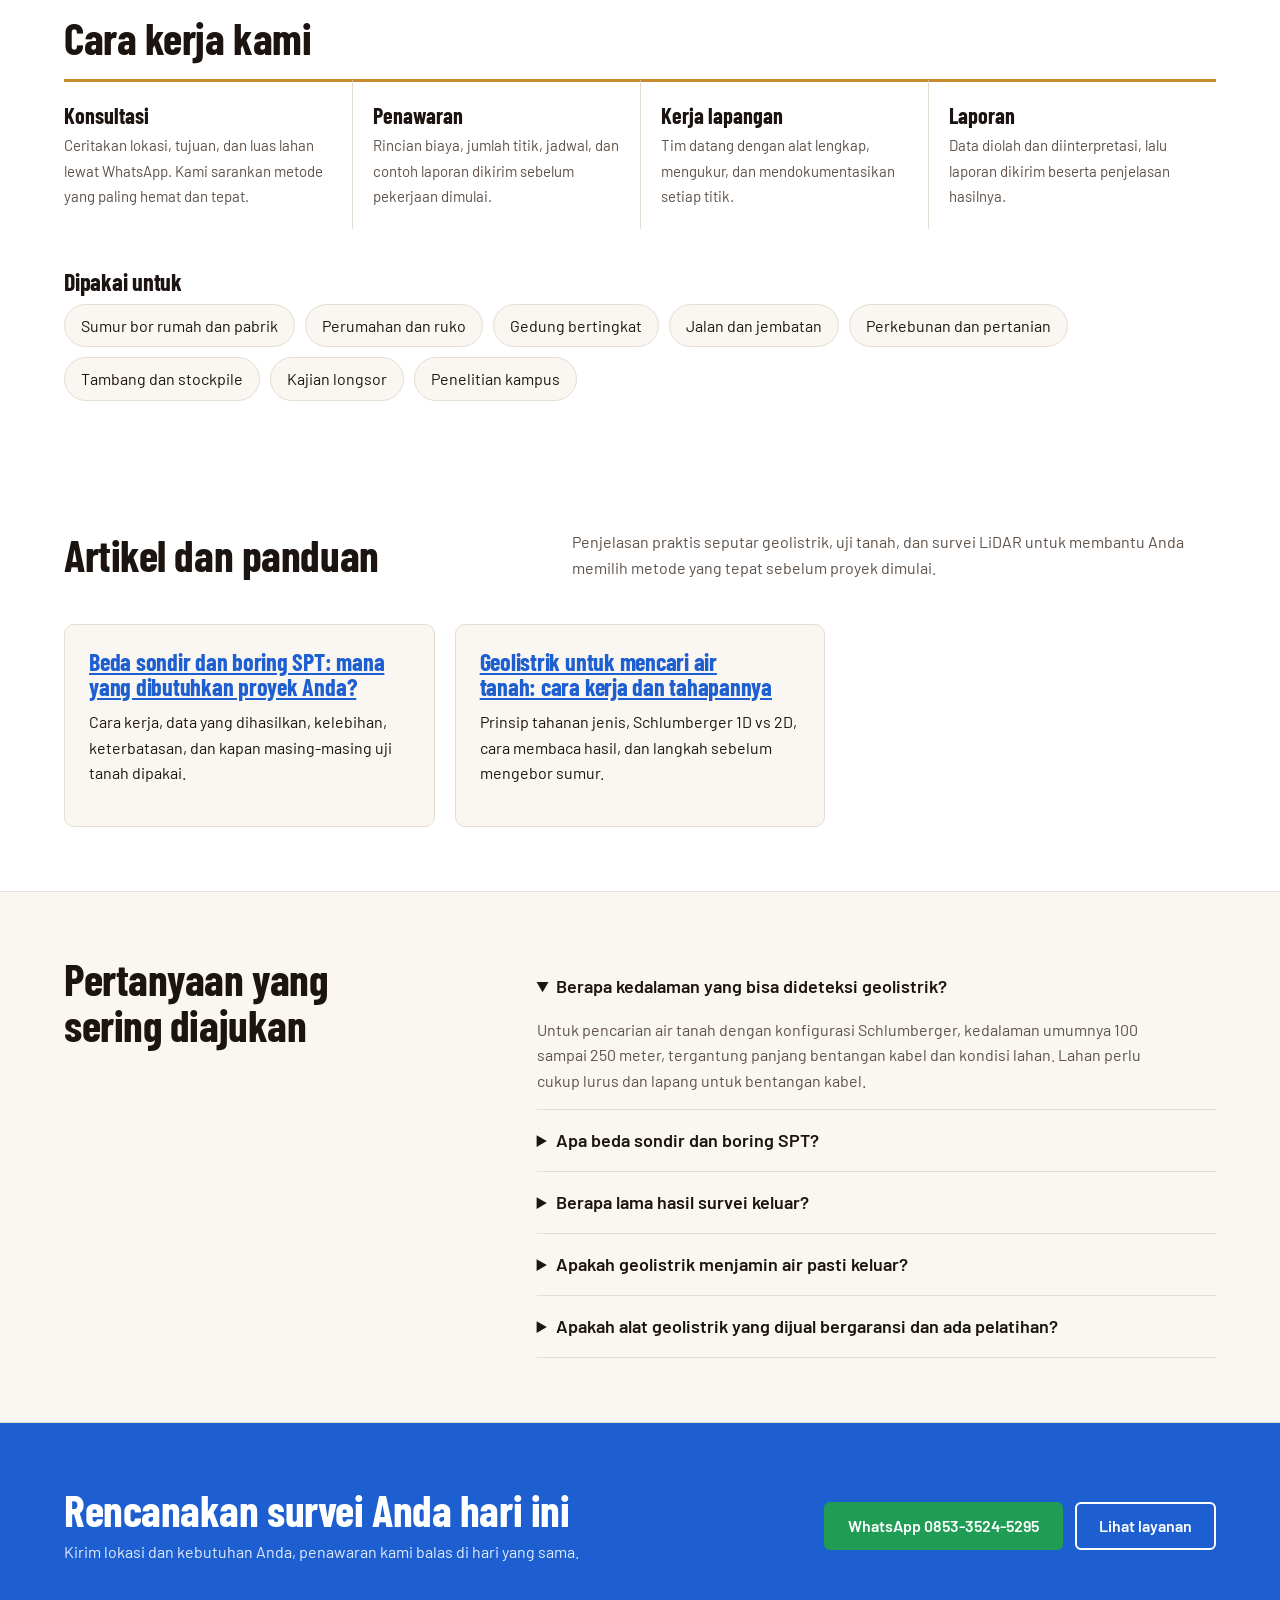
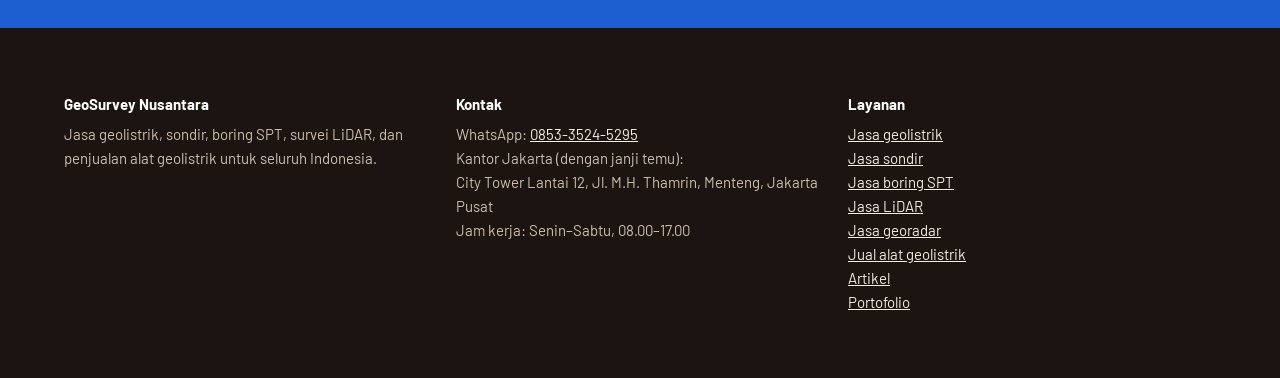
==== commit da334518: "Tambah halaman jual alat geolistrik Geotech dengan harga dan brosur Co-Authored-By: Claude Opus 5.5 " ====
--- a/index.html
+++ b/index.html
@@ -128,7 +128,7 @@
   <a class="logo" href="#top"><svg viewBox="0 0 28 28" aria-hidden="true"><rect y="4" width="28" height="6" fill="#c98a2e"/><rect y="12" width="28" height="6" fill="#1d5fd1"/><rect y="20" width="28" height="6" fill="#8a5a2b"/><rect x="12" y="0" width="4" height="26" fill="currentColor"/></svg>GeoSurvey Nusantara</a>
   <span class="links">
     <a class="l" href="#layanan">Layanan</a>
-    <a class="l" href="#alat">Jual Alat</a>
+    <a class="l" href="/jual-alat-geolistrik.html">Jual Alat</a>
     <a class="l" href="/portofolio.html">Portofolio</a>
     <a class="l" href="#wilayah">Wilayah</a>
     <a class="l" href="#proses">Proses</a>
@@ -211,27 +211,27 @@
 
 <section class="band shop" id="alat"><div class="wrap">
   <div class="lead">
-    <h2>Jual alat geolistrik</h2>
-    <p>Untuk konsultan, kontraktor sumur bor, dan kampus yang ingin survei sendiri. Setiap unit disertai panduan, pelatihan dasar di lapangan, dan pendampingan pengolahan data.</p>
+    <h2>Jual alat geolistrik Geotech</h2>
+    <p>Untuk konsultan, kontraktor sumur bor, perusahaan tambang, dan kampus yang ingin survei sendiri. Lebih dari 100 unit sudah dipakai di seluruh Indonesia. Setiap unit disertai panduan, pelatihan dasar di lapangan, dan pendampingan pengolahan data.</p>
   </div>
   <div class="tools">
     <div class="tool">
-      <svg viewBox="0 0 200 120" aria-hidden="true"><rect x="40" y="20" width="120" height="84" rx="8" fill="#c98a2e"/><rect x="40" y="96" width="120" height="8" fill="#8a5a2b"/><rect x="54" y="32" width="70" height="40" rx="3" fill="#1c1410"/><path d="M60 62 L72 50 L84 56 L96 42 L116 48" stroke="#5cc46a" stroke-width="2" fill="none"/><circle cx="140" cy="40" r="7" fill="#1c1410"/><circle cx="140" cy="62" r="7" fill="#1c1410"/><g fill="#e8572a"><circle cx="62" cy="86" r="4"/><circle cx="78" cy="86" r="4"/></g><g fill="#1d5fd1"><circle cx="122" cy="86" r="4"/><circle cx="138" cy="86" r="4"/></g></svg>
-      <h3>Resistivity meter 1D</h3>
-      <p>Alat geolistrik satu kanal untuk sounding Schlumberger dan Wenner. Pilihan tepat untuk usaha jasa sumur bor dan pencarian air tanah.</p>
-      <a class="btn ghost" href="https://wa.me/6285335245295?text=Saya%20ingin%20tanya%20harga%20resistivity%20meter%201D">Tanya harga</a>
+      <img src="/assets/alat/geotech-paket-1d.jpg" width="809" height="754" loading="lazy" alt="Paket alat geolistrik 1D Geotech" style="width:100%;height:160px;object-fit:contain;background:#fff;border-radius:8px;margin-bottom:12px">
+      <h3>Paket alat geolistrik 1D</h3>
+      <p>Resistivity meter Geotech + aksesoris 1D untuk sounding Schlumberger dan Wenner. Tepat untuk jasa sumur bor dan pencarian air tanah. <b>Mulai Rp40 juta.</b></p>
+      <a class="btn ghost" href="/jual-alat-geolistrik.html">Lihat detail &amp; harga</a>
     </div>
     <div class="tool">
-      <svg viewBox="0 0 200 120" aria-hidden="true"><rect x="30" y="24" width="140" height="76" rx="8" fill="#1d5fd1"/><rect x="42" y="34" width="84" height="48" rx="3" fill="#1c1410"/><g id="px"><rect x="46" y="38" width="12" height="8" fill="#2aa7c9"/><rect x="58" y="38" width="12" height="8" fill="#5cc46a"/><rect x="70" y="38" width="12" height="8" fill="#f2d43a"/><rect x="82" y="38" width="12" height="8" fill="#e8572a"/><rect x="94" y="38" width="12" height="8" fill="#5cc46a"/><rect x="106" y="38" width="16" height="8" fill="#2aa7c9"/><rect x="52" y="48" width="12" height="8" fill="#1d3fb8"/><rect x="64" y="48" width="12" height="8" fill="#2aa7c9"/><rect x="76" y="48" width="12" height="8" fill="#5cc46a"/><rect x="88" y="48" width="12" height="8" fill="#f2d43a"/><rect x="100" y="48" width="16" height="8" fill="#5cc46a"/><rect x="60" y="58" width="12" height="8" fill="#1d3fb8"/><rect x="72" y="58" width="12" height="8" fill="#2aa7c9"/><rect x="84" y="58" width="12" height="8" fill="#e8572a"/><rect x="96" y="58" width="12" height="8" fill="#f2d43a"/></g><g fill="#fff"><rect x="136" y="36" width="22" height="8" rx="2"/><rect x="136" y="50" width="22" height="8" rx="2"/><rect x="136" y="64" width="22" height="8" rx="2"/></g></svg>
-      <h3>Resistivity meter multichannel 2D</h3>
-      <p>Pengukuran otomatis banyak elektroda sekaligus untuk penampang 2D. Lebih cepat dan detail untuk geoteknik, longsor, dan eksplorasi.</p>
-      <a class="btn ghost" href="https://wa.me/6285335245295?text=Saya%20ingin%20tanya%20harga%20resistivity%20meter%20multichannel">Tanya harga</a>
+      <img src="/assets/alat/geotech-paket-2d.jpg" width="640" height="569" loading="lazy" alt="Paket alat geolistrik 2D dan 3D Geotech" style="width:100%;height:160px;object-fit:contain;background:#fff;border-radius:8px;margin-bottom:12px">
+      <h3>Paket alat geolistrik 2D &amp; 3D</h3>
+      <p>Untuk penampang resistivitas 2D dan model 3D: eksplorasi tambang, geoteknik, dan longsor. <b>Mulai Rp85 juta.</b></p>
+      <a class="btn ghost" href="/jual-alat-geolistrik.html">Lihat detail &amp; harga</a>
     </div>
     <div class="tool">
-      <svg viewBox="0 0 200 120" aria-hidden="true"><circle cx="70" cy="62" r="34" fill="none" stroke="#e8572a" stroke-width="10"/><circle cx="70" cy="62" r="14" fill="#1c1410"/><g fill="#8a8178"><rect x="122" y="18" width="8" height="84" rx="2"/><rect x="140" y="18" width="8" height="84" rx="2"/><rect x="158" y="18" width="8" height="84" rx="2"/></g><g fill="#c98a2e"><path d="M122 102 l4 12 l4 -12Z"/><path d="M140 102 l4 12 l4 -12Z"/><path d="M158 102 l4 12 l4 -12Z"/></g></svg>
-      <h3>Aksesori dan suku cadang</h3>
-      <p>Kabel gulung, elektroda stainless dan tembaga, palu, konektor, aki, serta software pengolahan data resistivitas.</p>
-      <a class="btn ghost" href="https://wa.me/6285335245295?text=Saya%20ingin%20tanya%20aksesori%20geolistrik">Tanya stok</a>
+      <img src="/assets/alat/geotech-aplikasi.jpg" width="345" height="655" loading="lazy" alt="Aplikasi Android Geotech Resistivity" style="width:100%;height:160px;object-fit:contain;background:#1c1410;border-radius:8px;margin-bottom:12px">
+      <h3>Aplikasi Android dan brosur</h3>
+      <p>Olah data VES 1D, ERT 2D, model 3D, dan laporan PDF langsung dari HP. Unduh brosur lengkap alat Geotech.</p>
+      <a class="btn ghost" href="/jual-alat-geolistrik.html#brosur">Lihat brosur</a>
     </div>
   </div>
 </div></section>
@@ -305,7 +305,7 @@
 <footer class="band"><div class="wrap">
   <div><b>GeoSurvey Nusantara</b>Jasa geolistrik, sondir, boring SPT, survei LiDAR, dan penjualan alat geolistrik untuk seluruh Indonesia.</div>
   <div><b>Kontak</b>WhatsApp: <a href="https://wa.me/6285335245295">0853-3524-5295</a><br>Kantor Jakarta (dengan janji temu):<br>City Tower Lantai 12, Jl. M.H. Thamrin, Menteng, Jakarta Pusat<br>Jam kerja: Senin–Sabtu, 08.00–17.00</div>
-  <div><b>Layanan</b><a href="#layanan">Jasa geolistrik</a><br><a href="#layanan">Jasa sondir</a><br><a href="#layanan">Jasa boring SPT</a><br><a href="#layanan">Jasa LiDAR</a><br><a href="#layanan">Jasa georadar</a><br><a href="#alat">Jual alat geolistrik</a><br><a href="#artikel">Artikel</a><br><a href="/portofolio.html">Portofolio</a></div>
+  <div><b>Layanan</b><a href="#layanan">Jasa geolistrik</a><br><a href="#layanan">Jasa sondir</a><br><a href="#layanan">Jasa boring SPT</a><br><a href="#layanan">Jasa LiDAR</a><br><a href="#layanan">Jasa georadar</a><br><a href="/jual-alat-geolistrik.html">Jual alat geolistrik</a><br><a href="#artikel">Artikel</a><br><a href="/portofolio.html">Portofolio</a></div>
 </div>
 </footer>
 
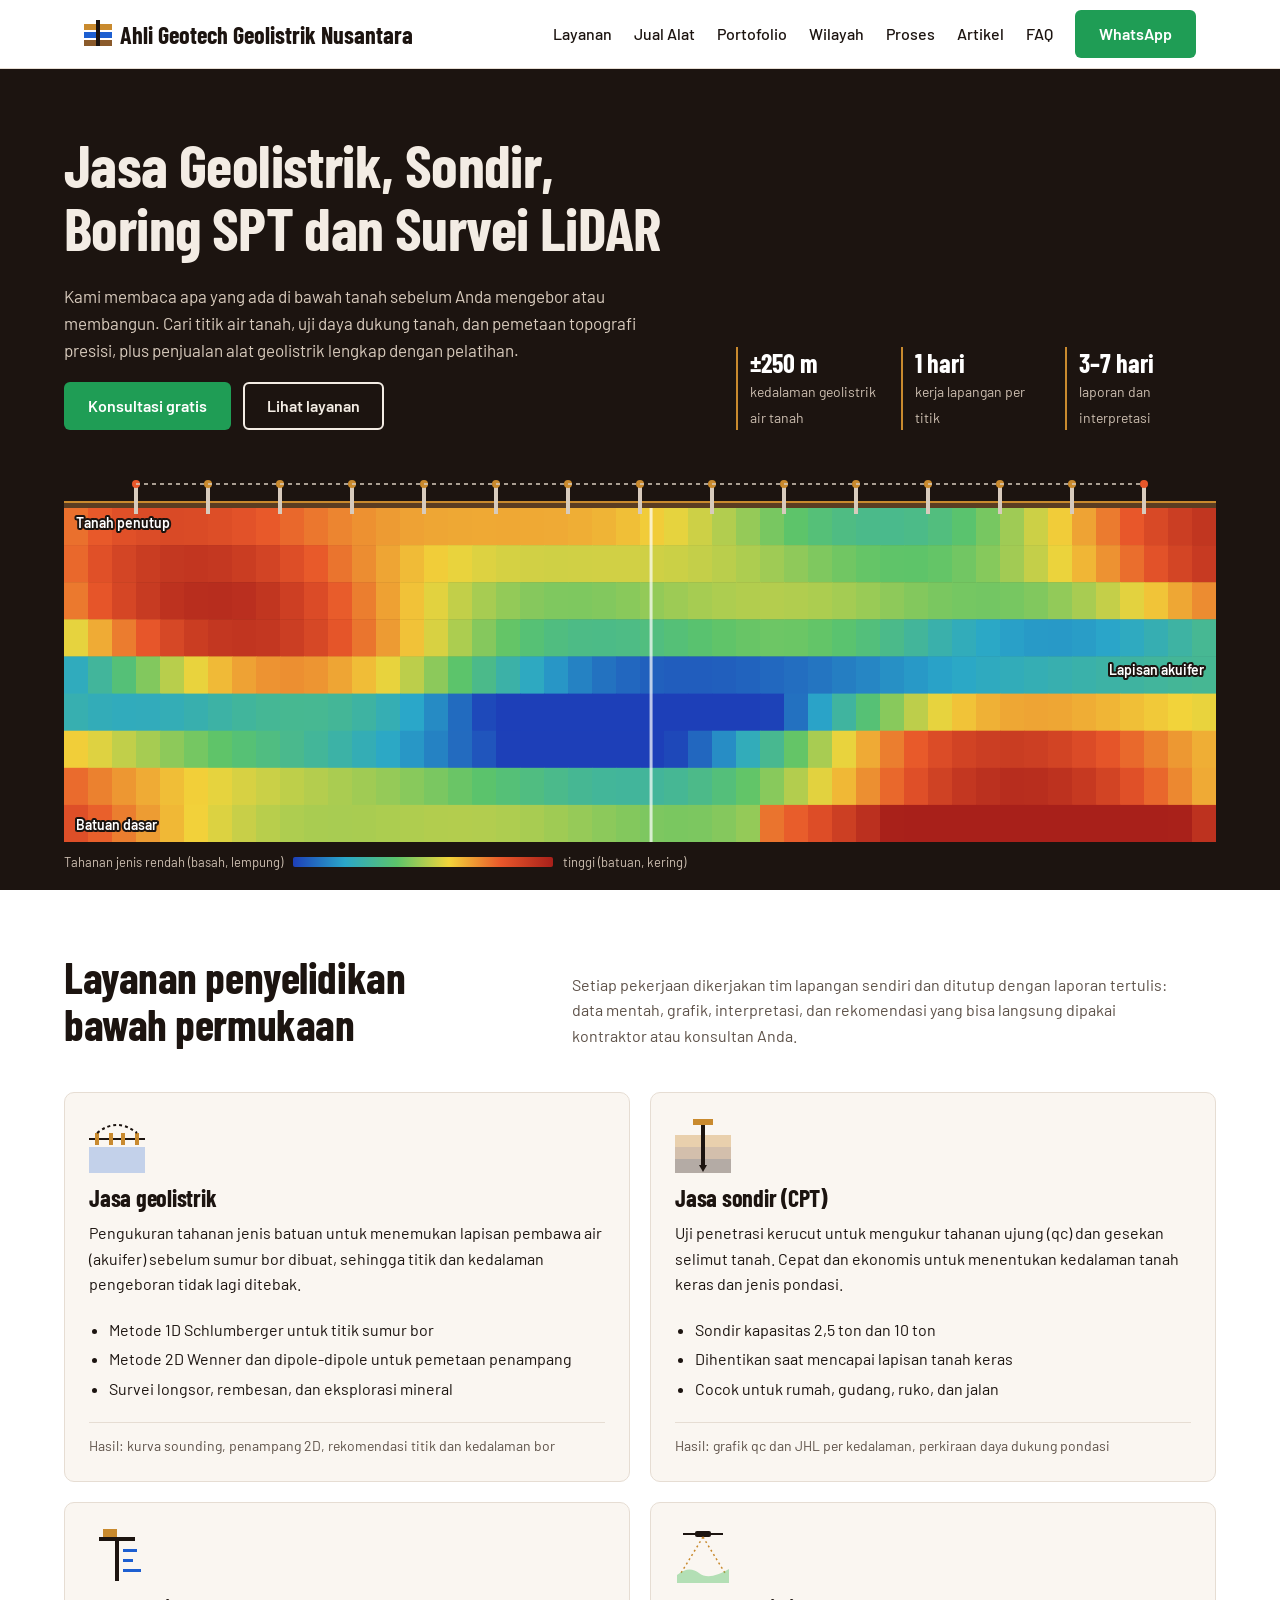
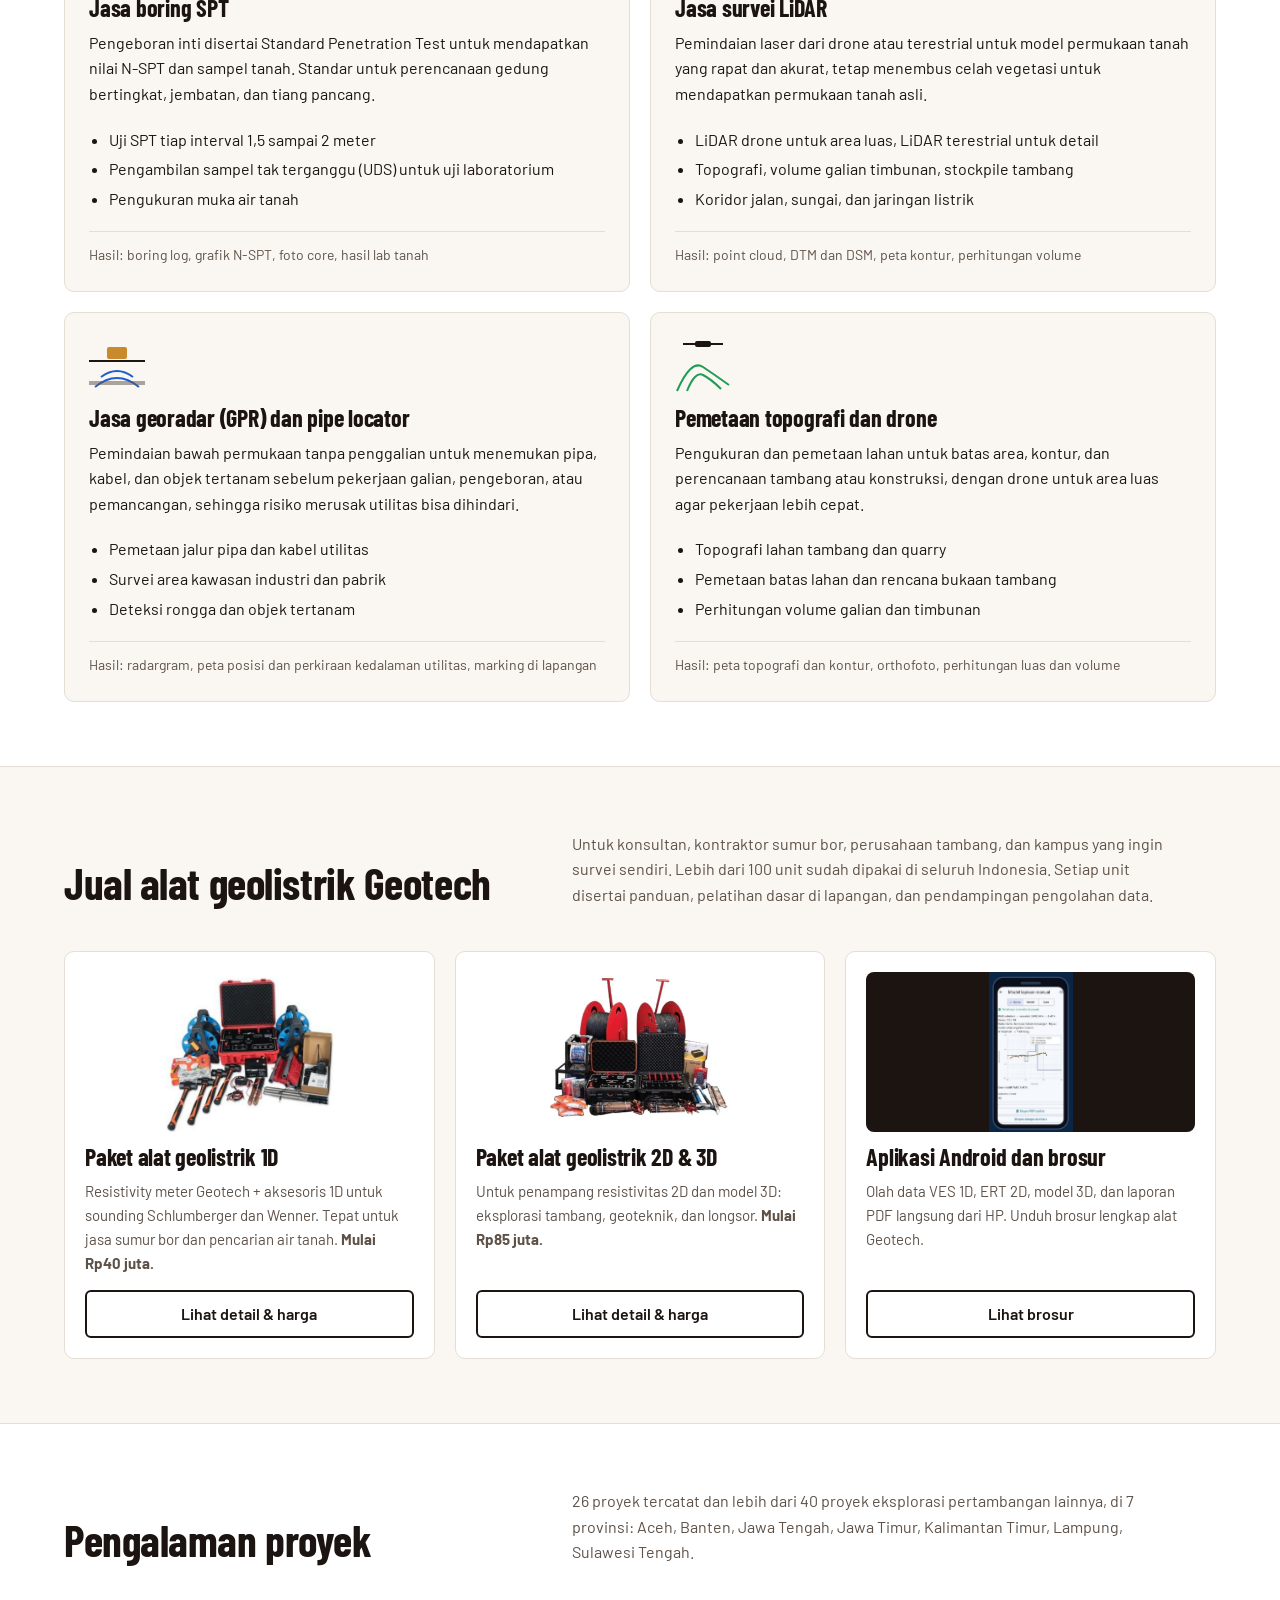
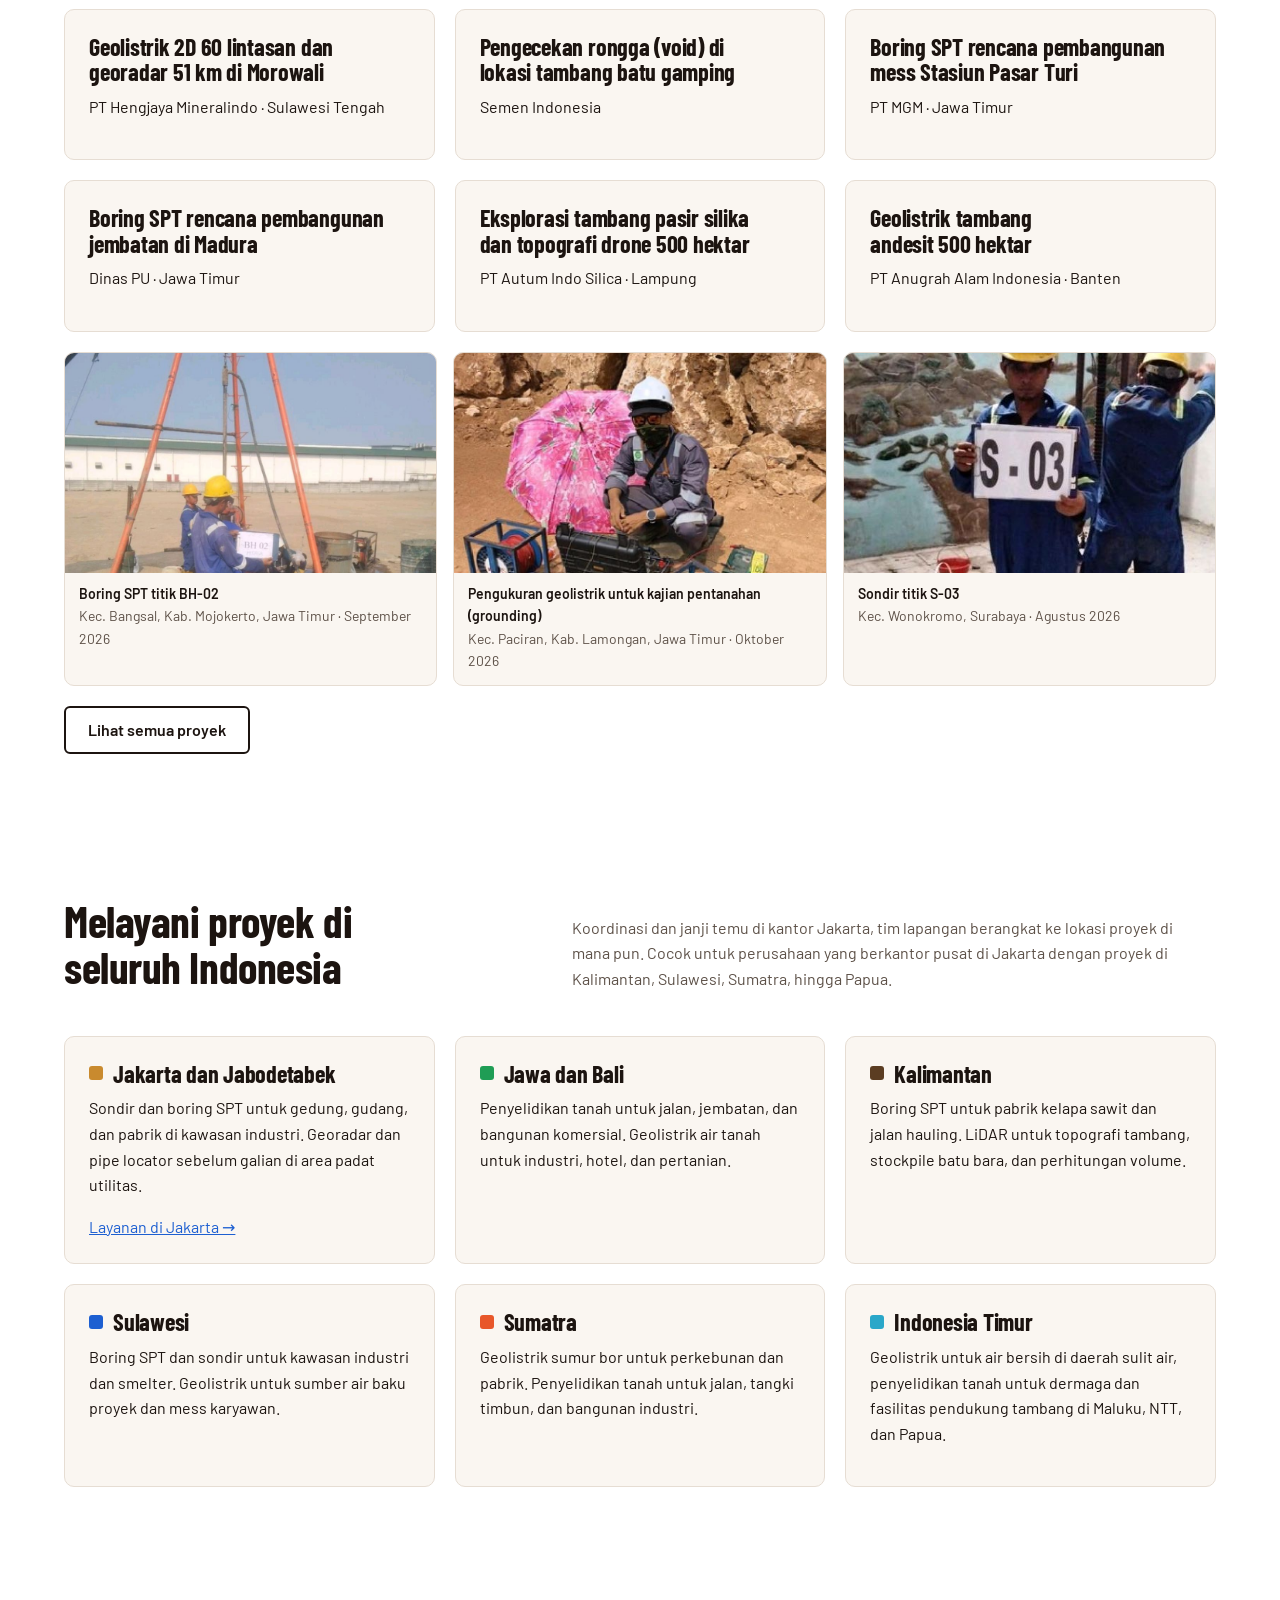
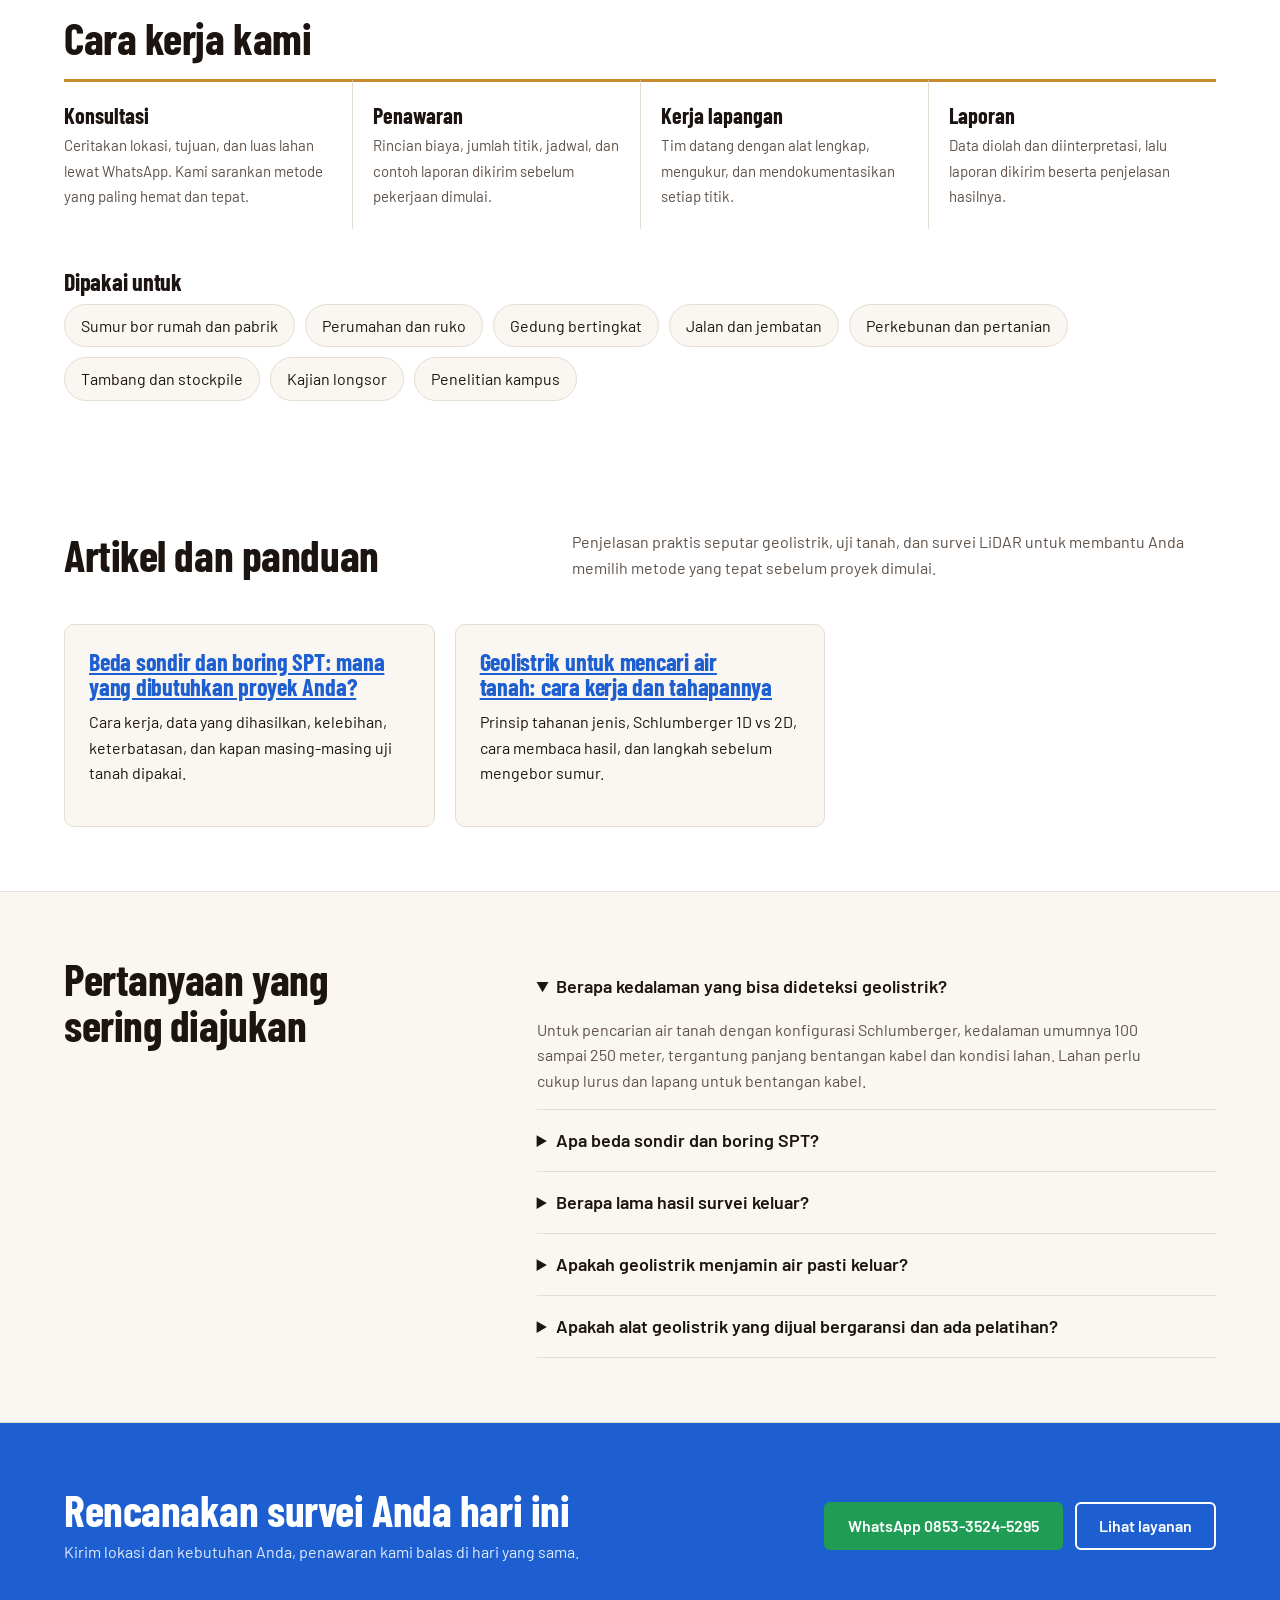
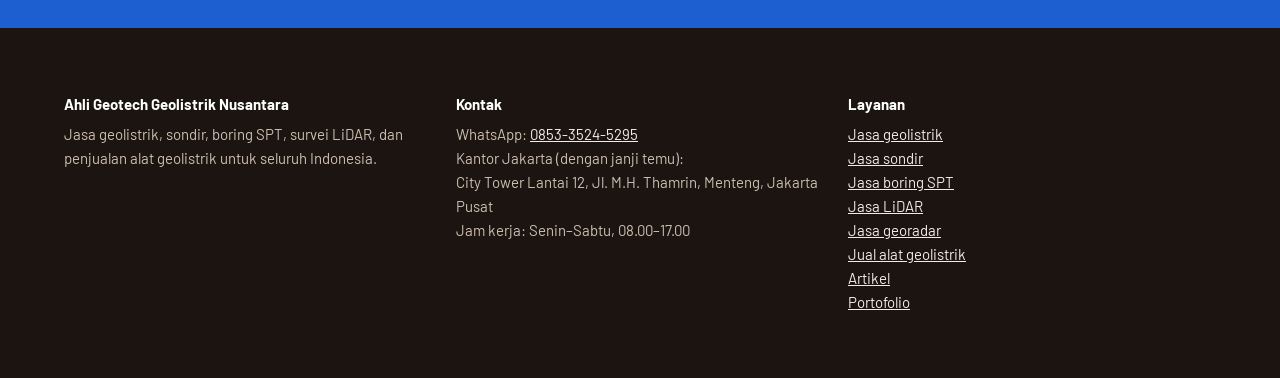
==== commit 4a5f0a5f: "Ganti nama usaha menjadi Ahli Geotech Geolistrik Nusantara Co-Authored-By: Claude Opus 5.5 <noreply@" ====
--- a/index.html
+++ b/index.html
@@ -3,7 +3,7 @@
 <head>
 <meta charset="utf-8">
 <meta name="viewport" content="width=device-width, initial-scale=1">
-<title>Jasa Geolistrik, Sondir, Boring SPT & LiDAR | GeoSurvey Nusantara</title>
+<title>Jasa Geolistrik, Sondir, Boring SPT & LiDAR | Ahli Geotech Geolistrik Nusantara</title>
 <link rel="canonical" href="https://ahligeotechgeolistrik.co.id/">
 <meta property="og:url" content="https://ahligeotechgeolistrik.co.id/">
 <meta name="description" content="Jasa geolistrik, sondir, boring SPT, georadar (GPR) dan pipe locator, LiDAR, topografi drone, serta jual alat geolistrik. Melayani seluruh Indonesia. Konsultasi gratis via WhatsApp.">
@@ -15,7 +15,7 @@
 <link rel="preconnect" href="https://fonts.googleapis.com">
 <link href="https://fonts.googleapis.com/css2?family=Barlow+Condensed:wght@600;700&family=Barlow:wght@400;500;600&display=swap" rel="stylesheet">
 <script type="application/ld+json">
-{"@context":"https://schema.org","@type":"ProfessionalService","name":"GeoSurvey Nusantara","description":"Jasa geolistrik, jasa sondir, boring SPT, survei LiDAR dan penjualan alat geolistrik.","telephone":"+62-853-3524-5295","url":"https://ahligeotechgeolistrik.co.id/","areaServed":["Jakarta","Jawa","Kalimantan","Sulawesi","Sumatra","Indonesia"],"address":{"@type":"PostalAddress","streetAddress":"City Tower Lantai 12, Jl. M.H. Thamrin","addressLocality":"Menteng, Jakarta Pusat","addressRegion":"DKI Jakarta","addressCountry":"ID"},"makesOffer":[{"@type":"Offer","itemOffered":{"@type":"Service","name":"Jasa Geolistrik"}},{"@type":"Offer","itemOffered":{"@type":"Service","name":"Jasa Sondir (CPT)"}},{"@type":"Offer","itemOffered":{"@type":"Service","name":"Jasa Boring SPT"}},{"@type":"Offer","itemOffered":{"@type":"Service","name":"Jasa Survei LiDAR"}},{"@type":"Offer","itemOffered":{"@type":"Service","name":"Jasa Georadar (GPR) dan Pipe Locator"}},{"@type":"Offer","itemOffered":{"@type":"Service","name":"Pemetaan Topografi dan Drone"}},{"@type":"Offer","itemOffered":{"@type":"Product","name":"Alat Geolistrik (Resistivity Meter)"}}]}
+{"@context":"https://schema.org","@type":"ProfessionalService","name":"Ahli Geotech Geolistrik Nusantara","description":"Jasa geolistrik, jasa sondir, boring SPT, survei LiDAR dan penjualan alat geolistrik.","telephone":"+62-853-3524-5295","url":"https://ahligeotechgeolistrik.co.id/","areaServed":["Jakarta","Jawa","Kalimantan","Sulawesi","Sumatra","Indonesia"],"address":{"@type":"PostalAddress","streetAddress":"City Tower Lantai 12, Jl. M.H. Thamrin","addressLocality":"Menteng, Jakarta Pusat","addressRegion":"DKI Jakarta","addressCountry":"ID"},"makesOffer":[{"@type":"Offer","itemOffered":{"@type":"Service","name":"Jasa Geolistrik"}},{"@type":"Offer","itemOffered":{"@type":"Service","name":"Jasa Sondir (CPT)"}},{"@type":"Offer","itemOffered":{"@type":"Service","name":"Jasa Boring SPT"}},{"@type":"Offer","itemOffered":{"@type":"Service","name":"Jasa Survei LiDAR"}},{"@type":"Offer","itemOffered":{"@type":"Service","name":"Jasa Georadar (GPR) dan Pipe Locator"}},{"@type":"Offer","itemOffered":{"@type":"Service","name":"Pemetaan Topografi dan Drone"}},{"@type":"Offer","itemOffered":{"@type":"Product","name":"Alat Geolistrik (Resistivity Meter)"}}]}
 </script>
 <script type="application/ld+json">
 {"@context":"https://schema.org","@type":"FAQPage","mainEntity":[
@@ -125,7 +125,7 @@
 </head>
 <body>
 <nav aria-label="Menu utama"><div class="wrap">
-  <a class="logo" href="#top"><svg viewBox="0 0 28 28" aria-hidden="true"><rect y="4" width="28" height="6" fill="#c98a2e"/><rect y="12" width="28" height="6" fill="#1d5fd1"/><rect y="20" width="28" height="6" fill="#8a5a2b"/><rect x="12" y="0" width="4" height="26" fill="currentColor"/></svg>GeoSurvey Nusantara</a>
+  <a class="logo" href="#top"><svg viewBox="0 0 28 28" aria-hidden="true"><rect y="4" width="28" height="6" fill="#c98a2e"/><rect y="12" width="28" height="6" fill="#1d5fd1"/><rect y="20" width="28" height="6" fill="#8a5a2b"/><rect x="12" y="0" width="4" height="26" fill="currentColor"/></svg>Ahli Geotech Geolistrik Nusantara</a>
   <span class="links">
     <a class="l" href="#layanan">Layanan</a>
     <a class="l" href="/jual-alat-geolistrik.html">Jual Alat</a>
@@ -303,7 +303,7 @@
 </div></section>
 
 <footer class="band"><div class="wrap">
-  <div><b>GeoSurvey Nusantara</b>Jasa geolistrik, sondir, boring SPT, survei LiDAR, dan penjualan alat geolistrik untuk seluruh Indonesia.</div>
+  <div><b>Ahli Geotech Geolistrik Nusantara</b>Jasa geolistrik, sondir, boring SPT, survei LiDAR, dan penjualan alat geolistrik untuk seluruh Indonesia.</div>
   <div><b>Kontak</b>WhatsApp: <a href="https://wa.me/6285335245295">0853-3524-5295</a><br>Kantor Jakarta (dengan janji temu):<br>City Tower Lantai 12, Jl. M.H. Thamrin, Menteng, Jakarta Pusat<br>Jam kerja: Senin–Sabtu, 08.00–17.00</div>
   <div><b>Layanan</b><a href="#layanan">Jasa geolistrik</a><br><a href="#layanan">Jasa sondir</a><br><a href="#layanan">Jasa boring SPT</a><br><a href="#layanan">Jasa LiDAR</a><br><a href="#layanan">Jasa georadar</a><br><a href="/jual-alat-geolistrik.html">Jual alat geolistrik</a><br><a href="#artikel">Artikel</a><br><a href="/portofolio.html">Portofolio</a></div>
 </div>
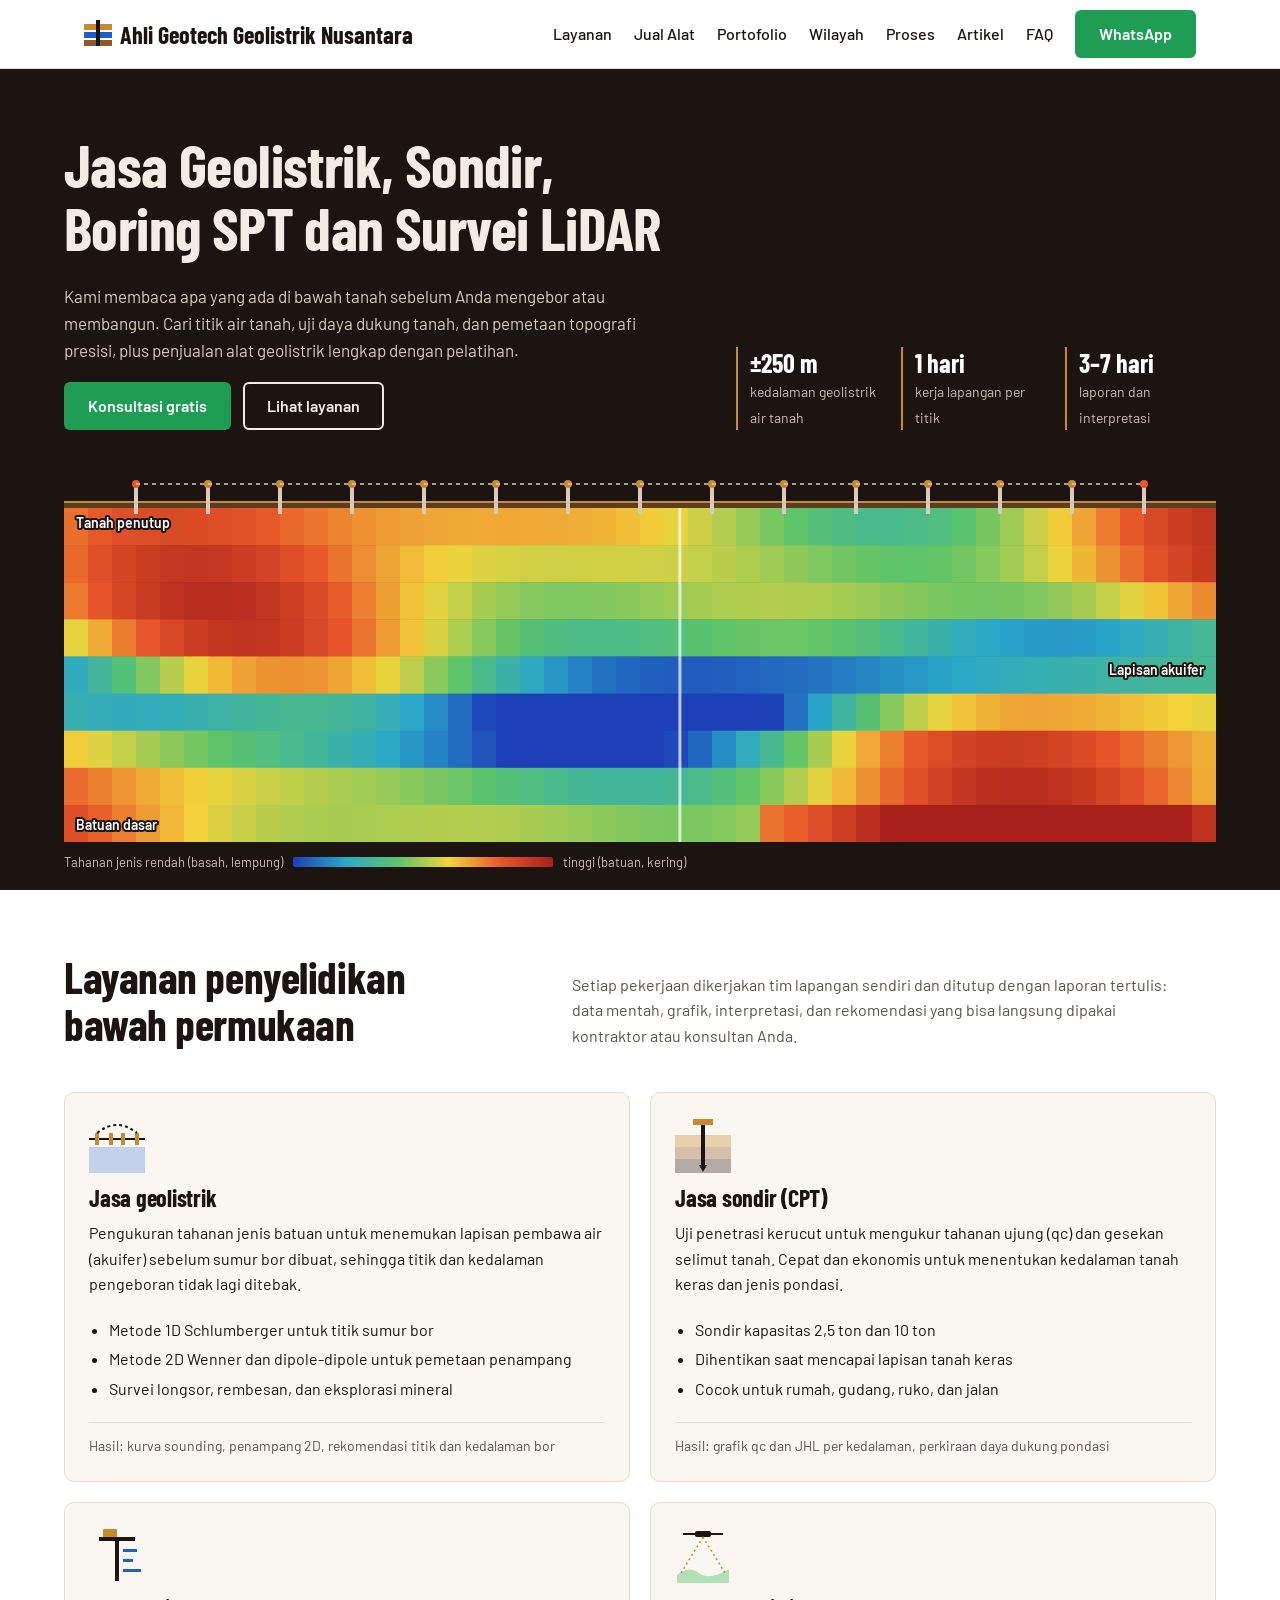
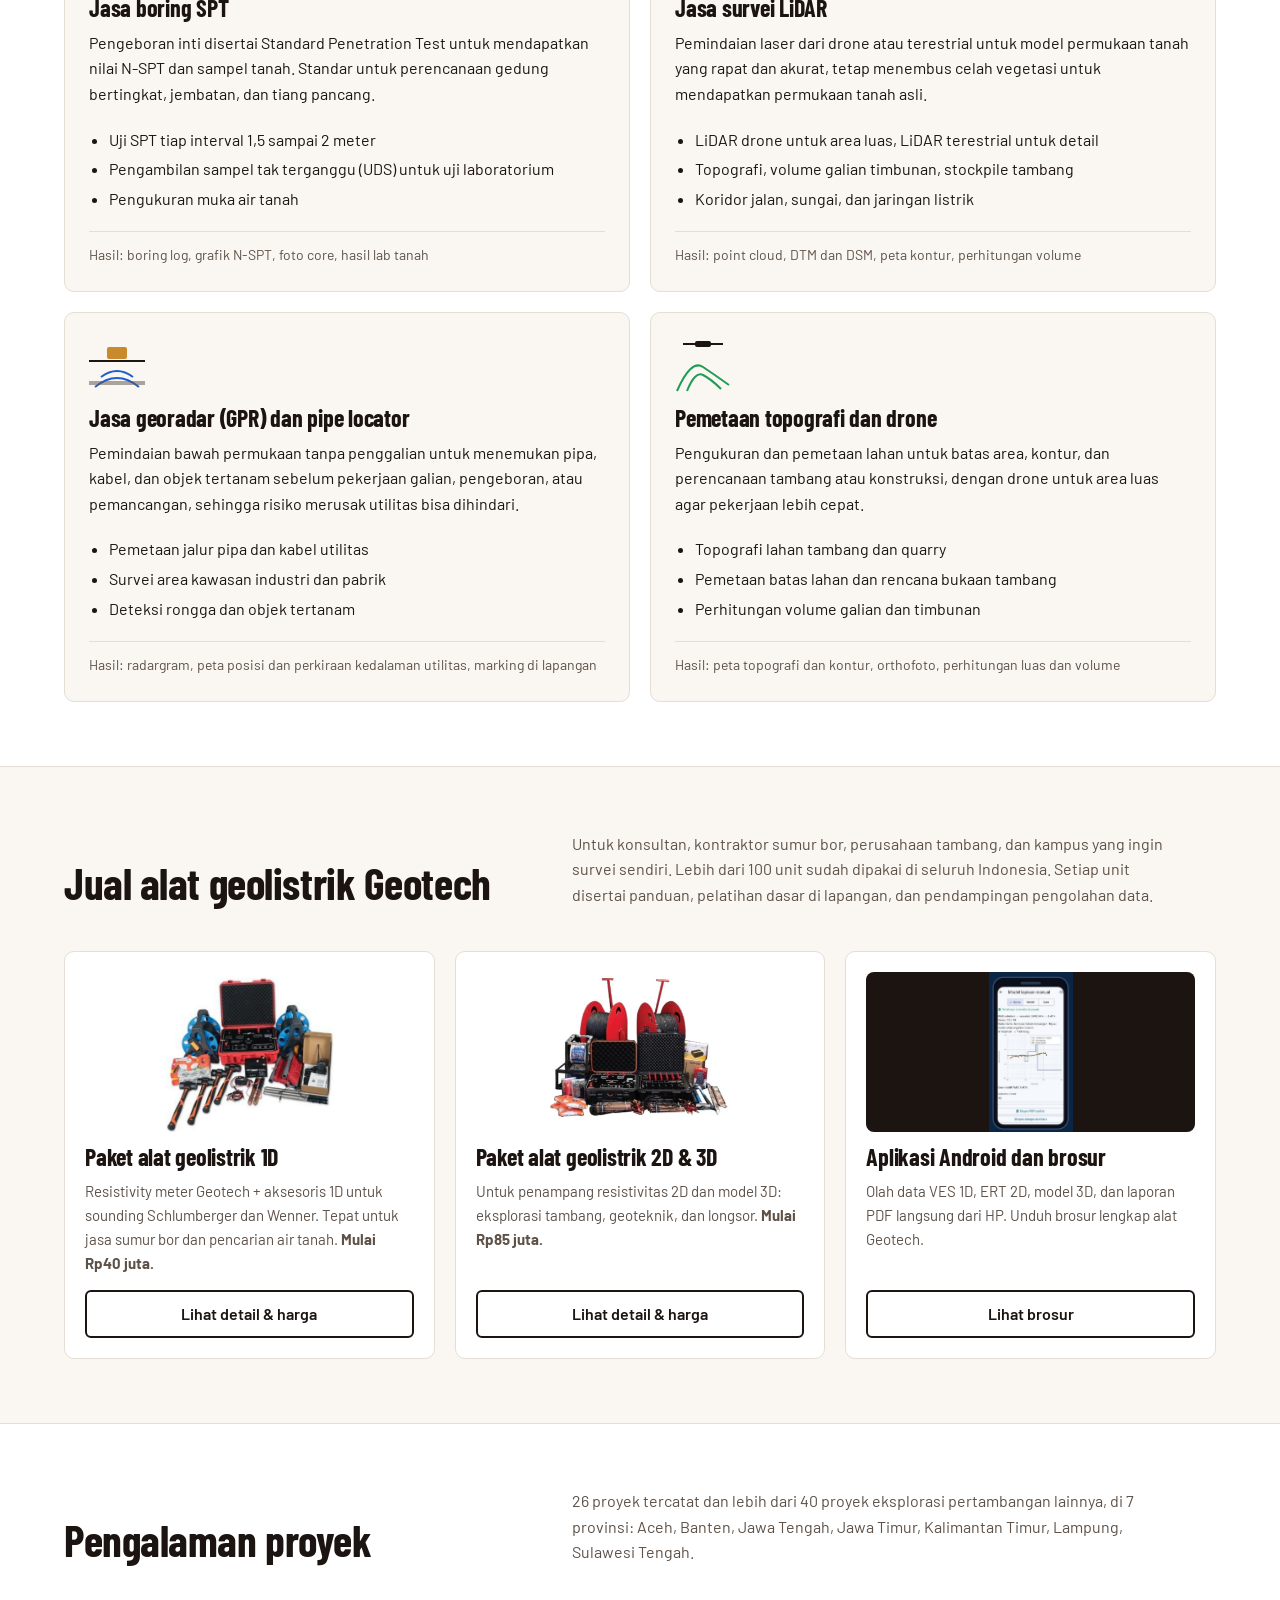
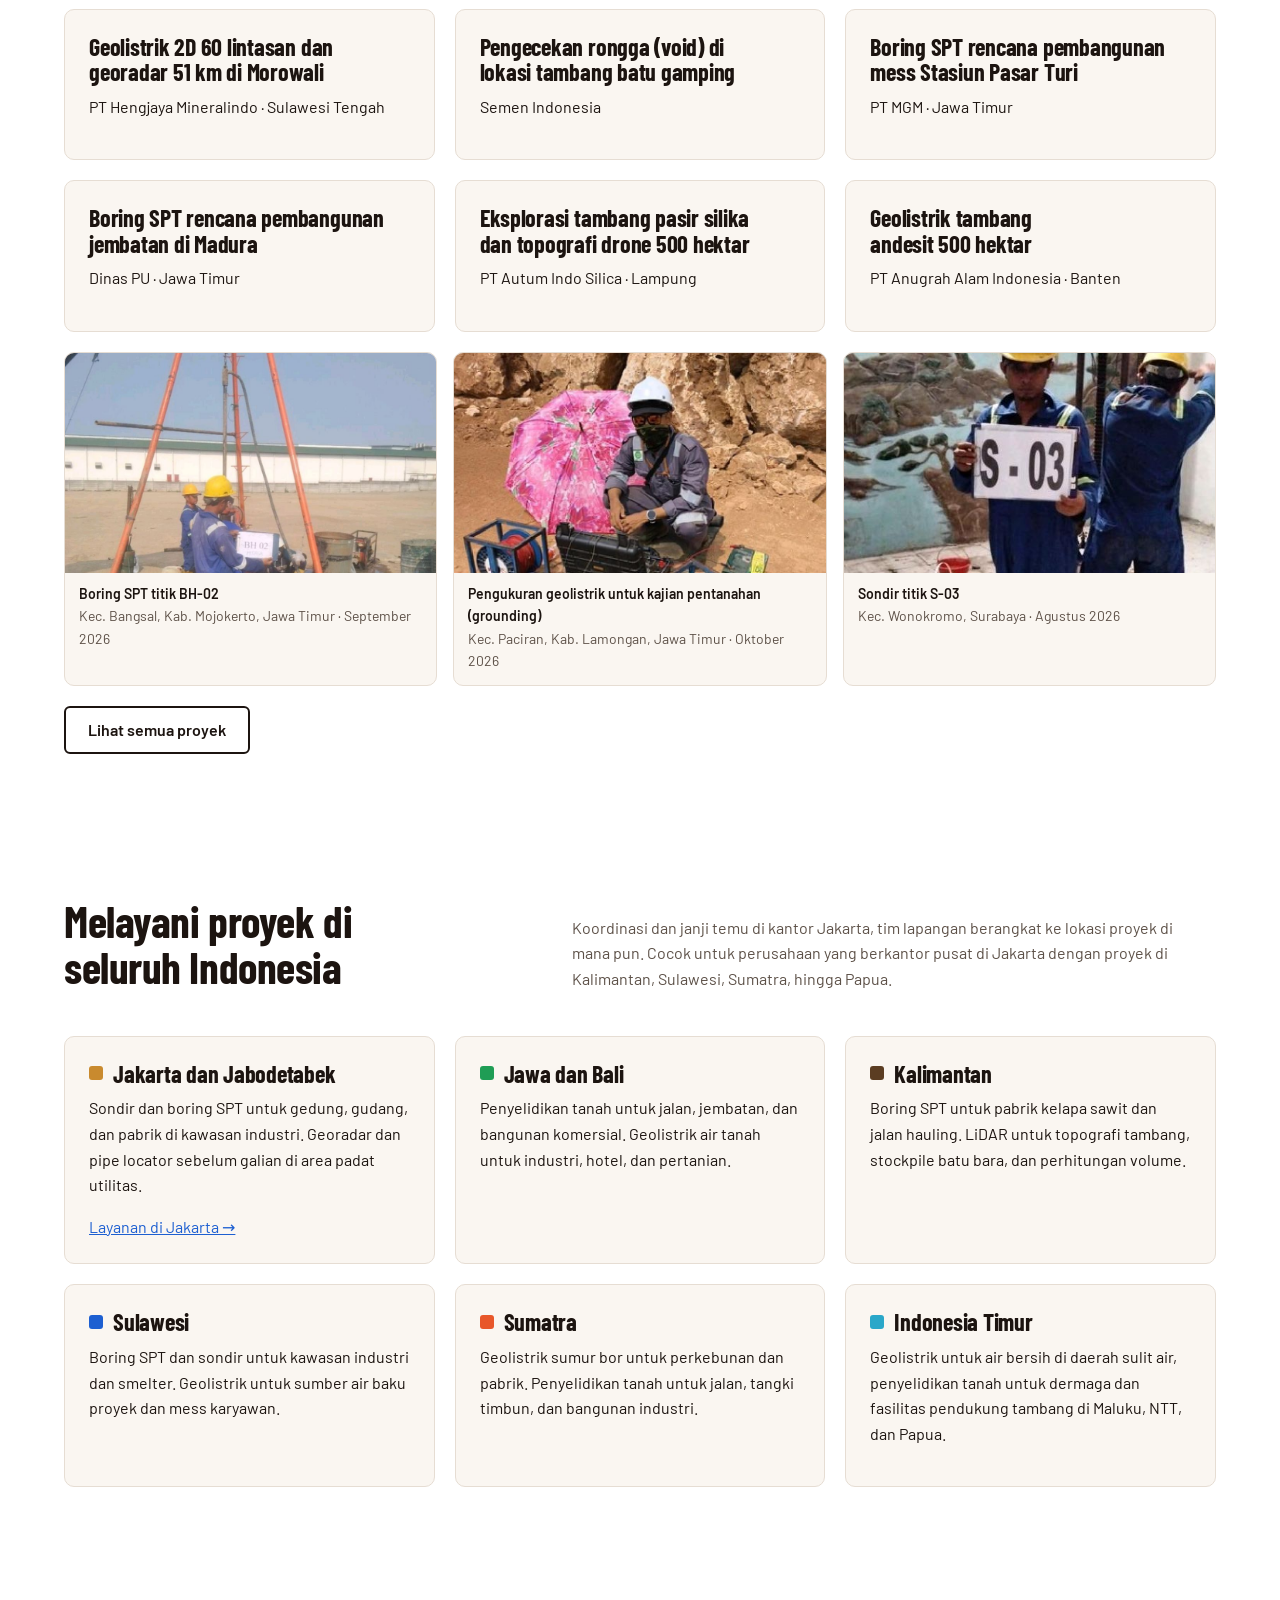
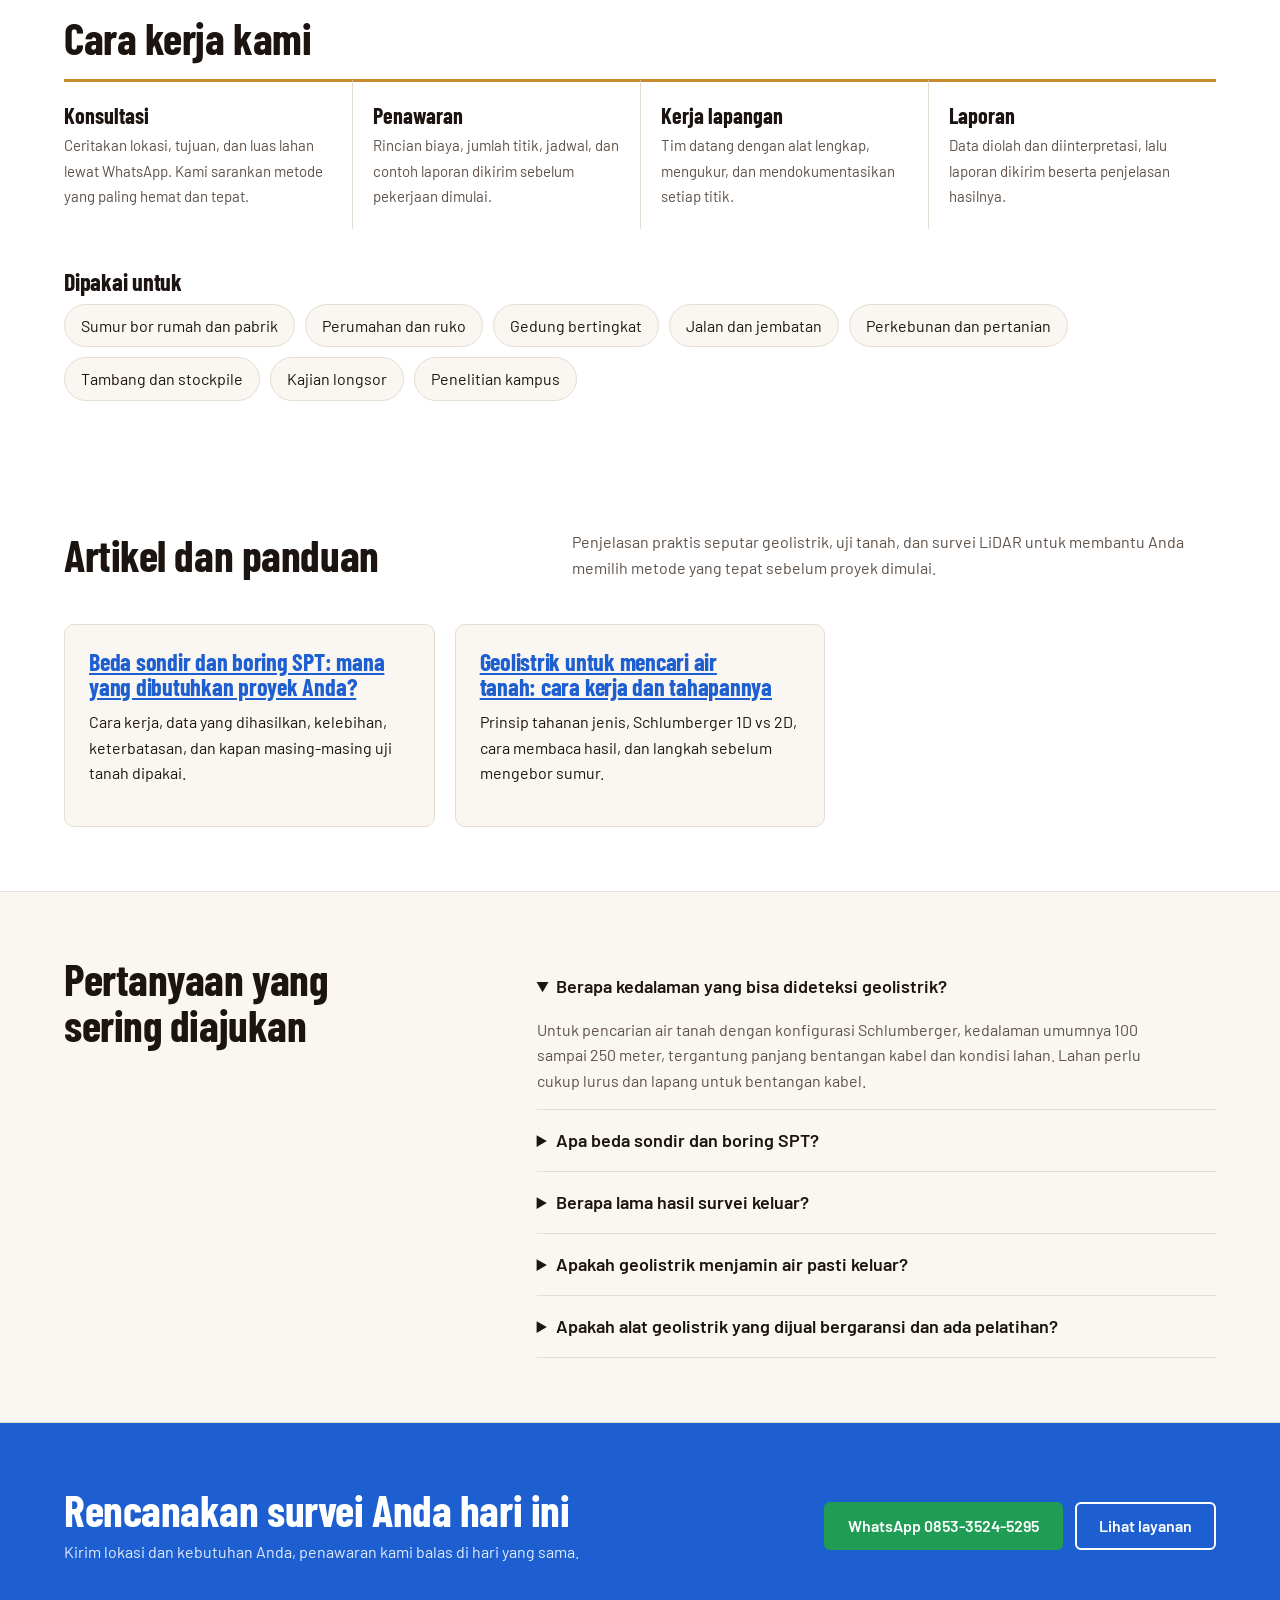
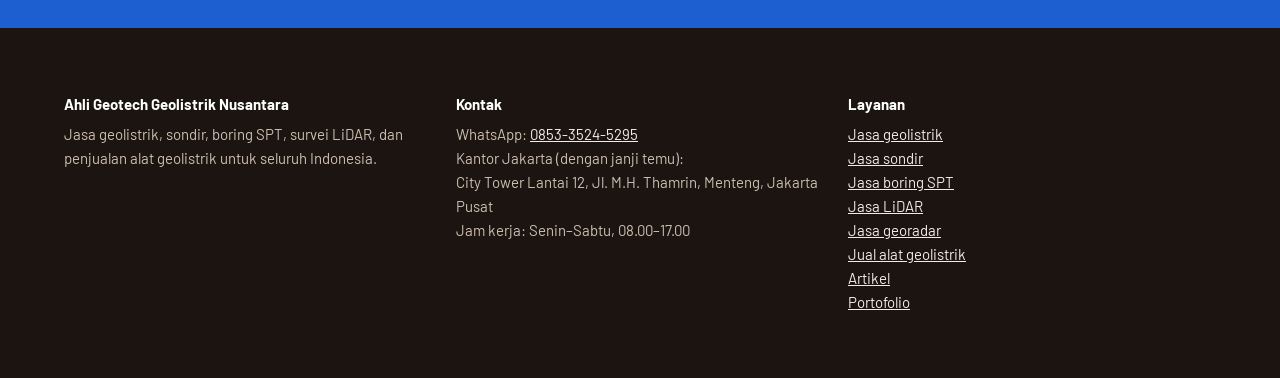
==== commit 3e59c29d: "Kecilkan logo di layar HP untuk nama usaha baru Co-Authored-By: Claude Opus 5.5 <noreply@anthropic.c" ====
--- a/index.html
+++ b/index.html
@@ -120,6 +120,7 @@
 @media(max-width:900px){.tools{grid-template-columns:repeat(2,minmax(0,1fr))}.steps{grid-template-columns:repeat(2,minmax(0,1fr))}.steps li:nth-child(3){padding-left:0;border-left:0}}
 @media(max-width:720px){nav .links{display:none}.hero .top,.lead,.faq,.svc{grid-template-columns:minmax(0,1fr)}footer .wrap{grid-template-columns:minmax(0,1fr)}}
 @media(max-width:560px){.tools,.steps{grid-template-columns:minmax(0,1fr)}.steps li,.steps li+li{padding-left:0;border-left:0}}
+@media(max-width:480px){.logo{font-size:19px}}
 @media(prefers-reduced-motion:reduce){html{scroll-behavior:auto}#scan{display:none}}
 </style>
 </head>
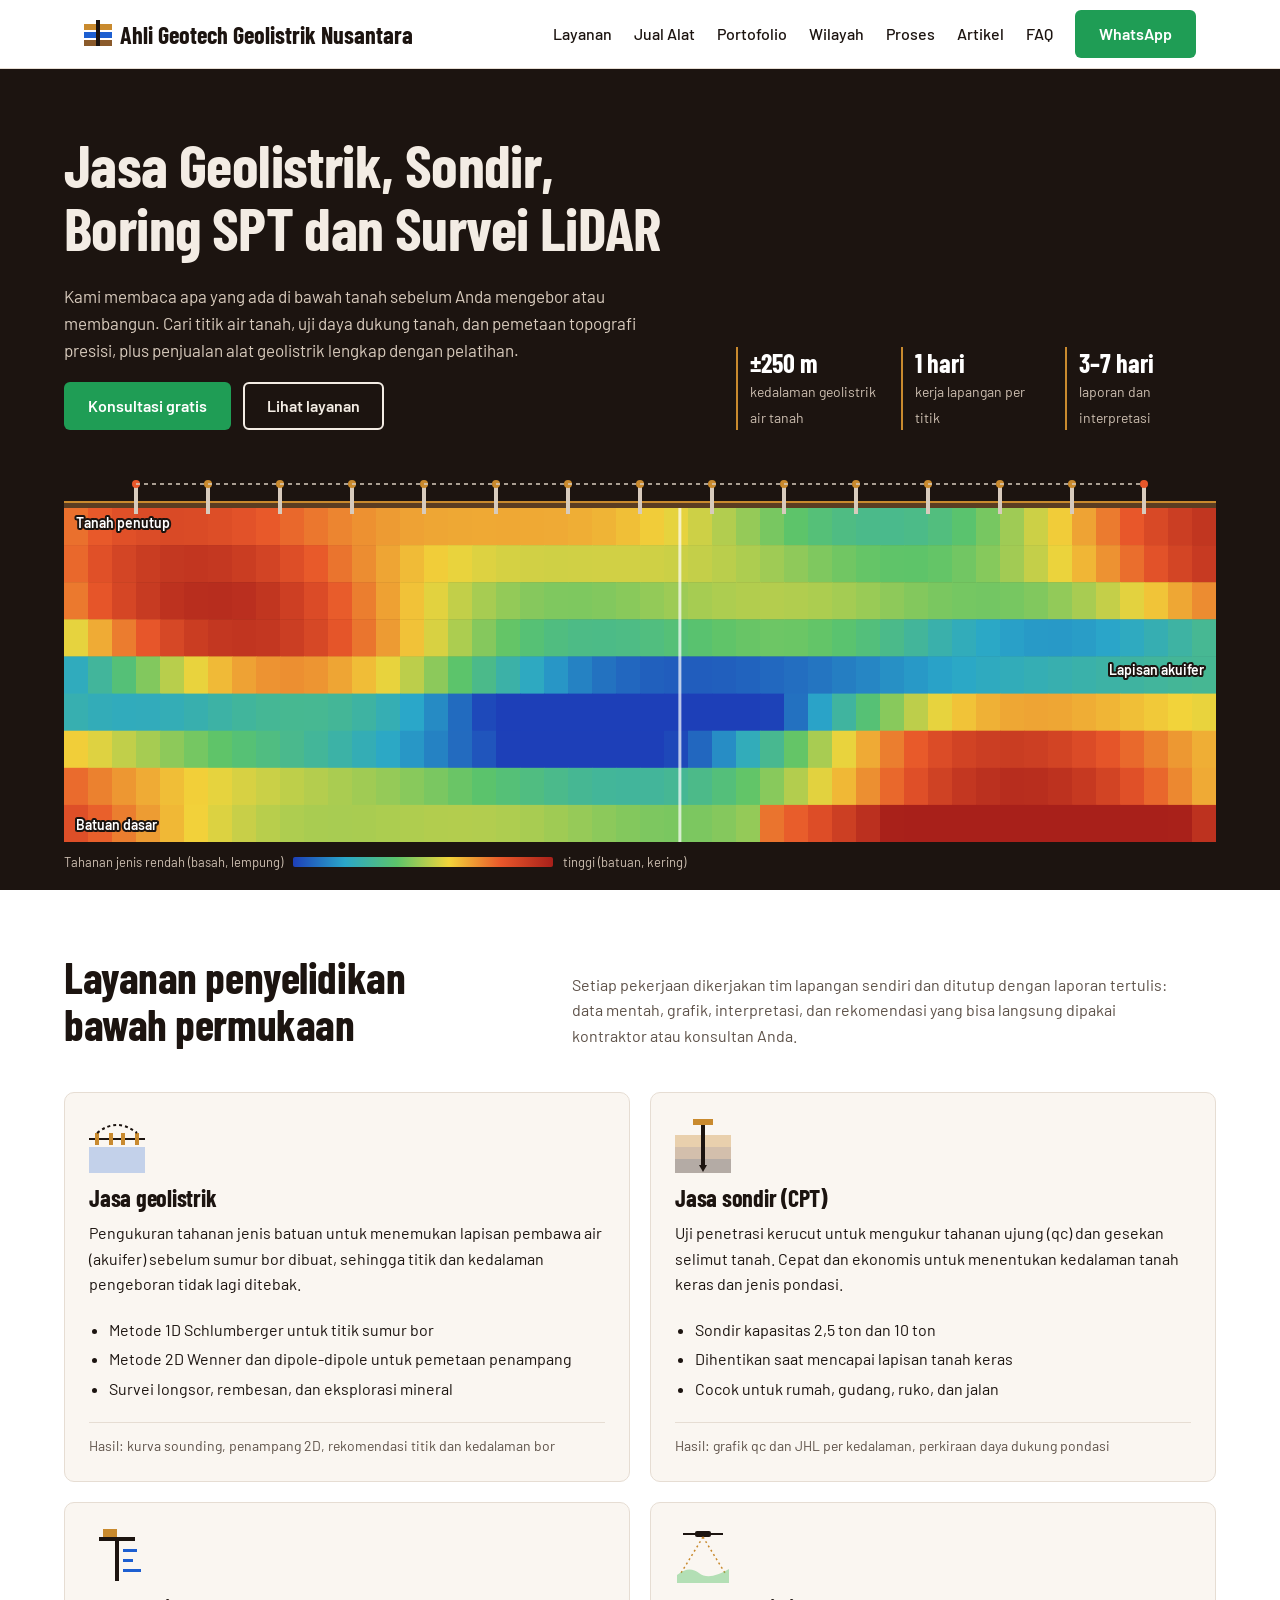
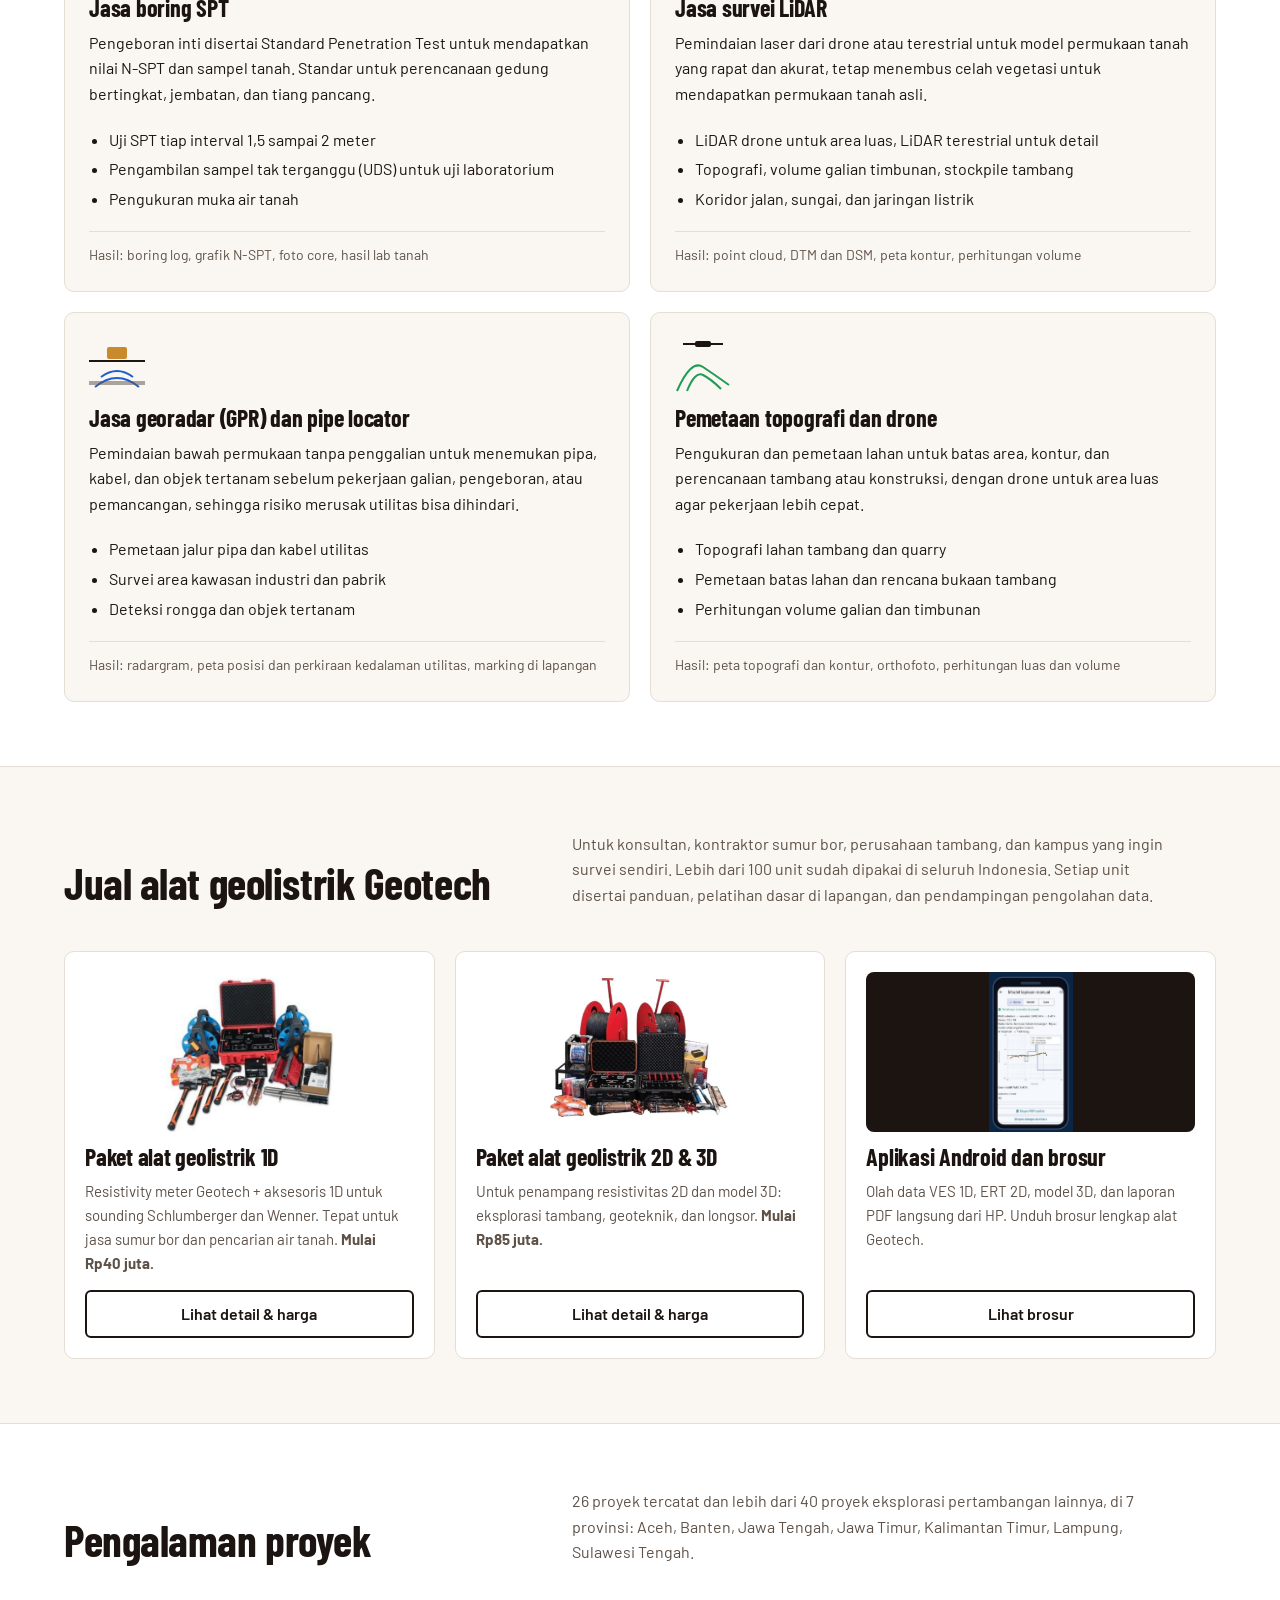
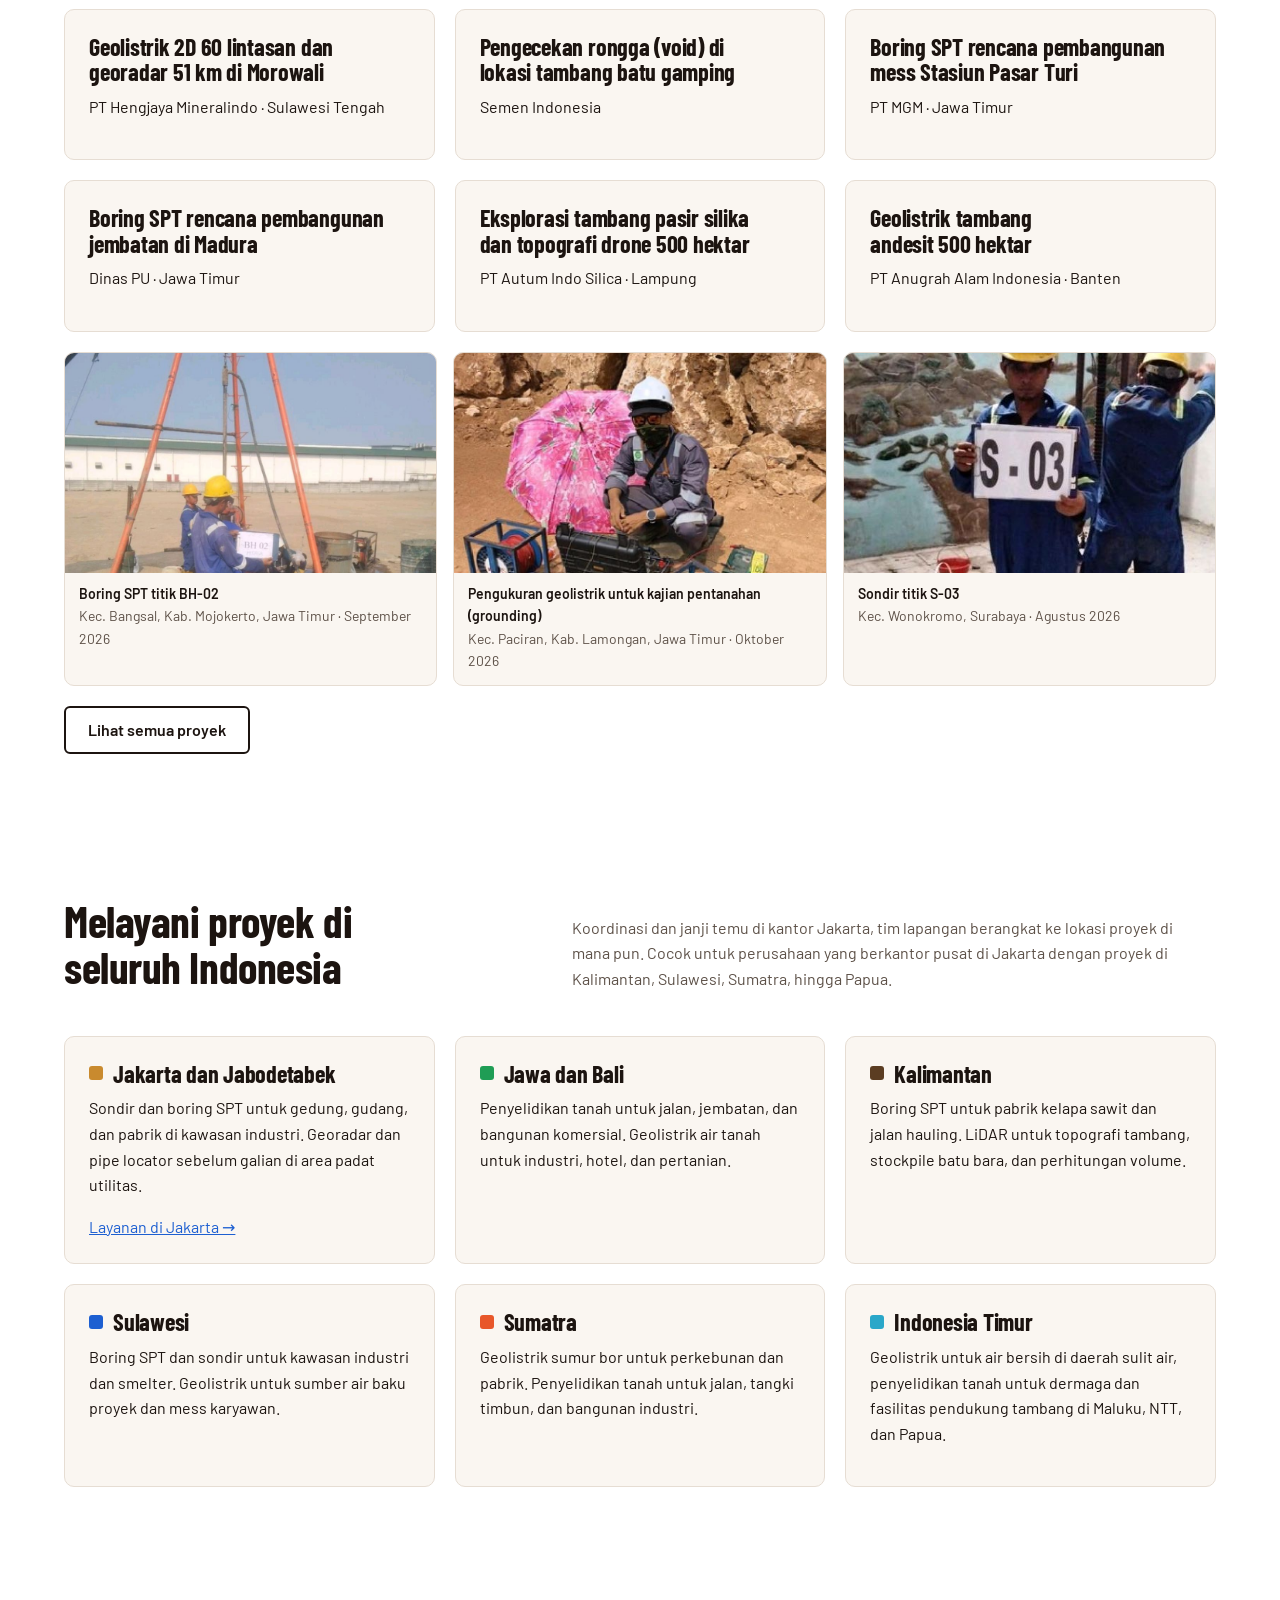
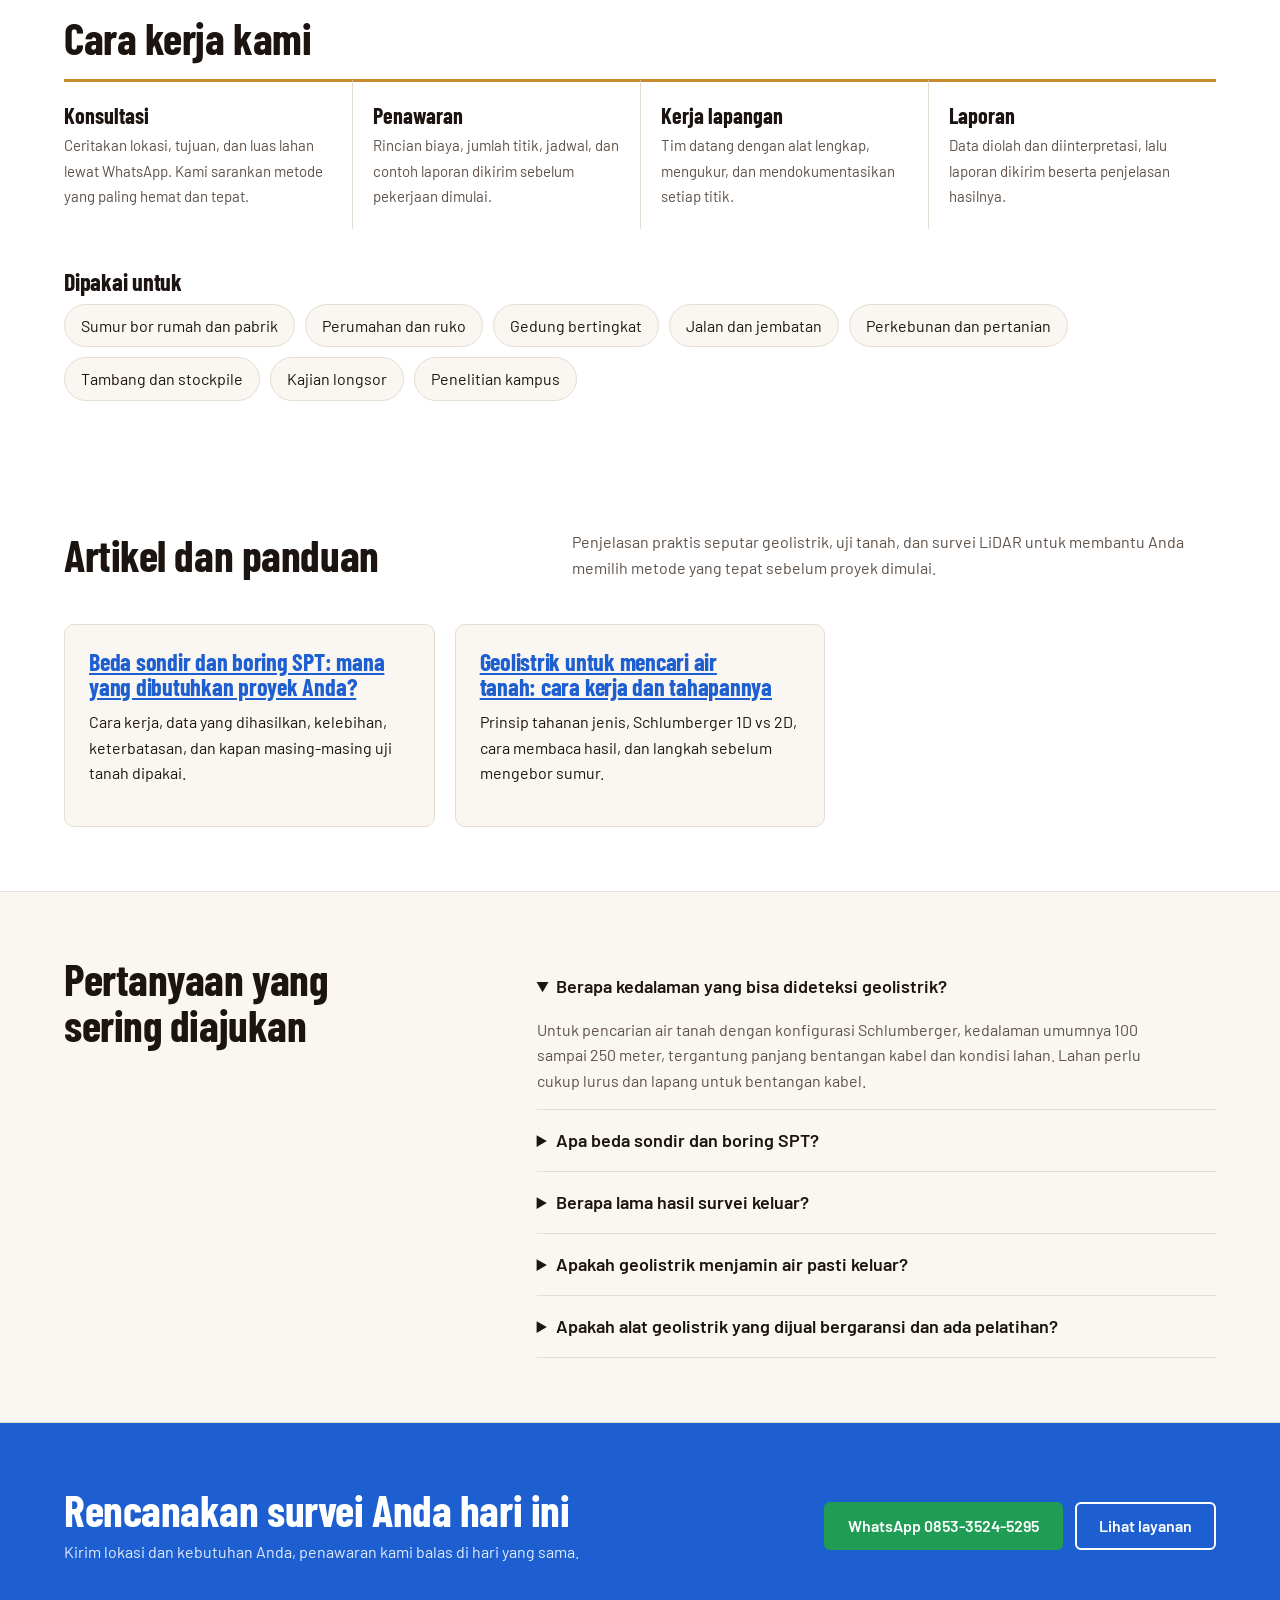
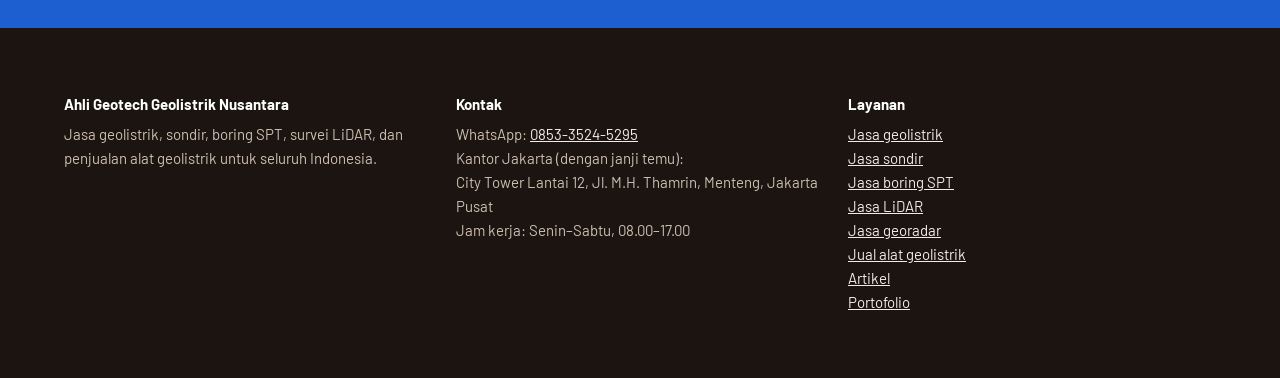
==== commit 17a5b6d0: "Audit teknis: pendekkan judul dan meta description, tambah favicon dan og:image Co-Authored-By: Clau" ====
--- a/index.html
+++ b/index.html
@@ -3,16 +3,21 @@
 <head>
 <meta charset="utf-8">
 <meta name="viewport" content="width=device-width, initial-scale=1">
-<title>Jasa Geolistrik, Sondir, Boring SPT & LiDAR | Ahli Geotech Geolistrik Nusantara</title>
+<title>Jasa Geolistrik, Sondir & Boring SPT | Ahli Geotech Geolistrik Nusantara</title>
 <link rel="canonical" href="https://ahligeotechgeolistrik.co.id/">
 <meta property="og:url" content="https://ahligeotechgeolistrik.co.id/">
-<meta name="description" content="Jasa geolistrik, sondir, boring SPT, georadar (GPR) dan pipe locator, LiDAR, topografi drone, serta jual alat geolistrik. Melayani seluruh Indonesia. Konsultasi gratis via WhatsApp.">
+<meta property="og:image" content="https://ahligeotechgeolistrik.co.id/assets/foto/geolistrik-bekasi.jpg">
+<meta name="description" content="Jasa geolistrik, sondir, boring SPT, georadar (GPR), pipe locator, LiDAR, dan topografi drone, plus jual alat geolistrik. Seluruh Indonesia, konsultasi via WhatsApp.">
 <meta name="keywords" content="jasa geolistrik, jasa sondir, jasa boring SPT, jasa LiDAR, jasa georadar, jasa GPR, pipe locator, pemetaan topografi drone, jual alat geolistrik, survei air tanah, penyelidikan tanah, uji tanah">
 <meta property="og:title" content="Jasa Geolistrik, Sondir, Boring SPT, LiDAR & Jual Alat Geolistrik">
 <meta property="og:description" content="Survei bawah permukaan dan penyelidikan tanah untuk sumur bor, bangunan, jalan dan tambang.">
 <meta property="og:type" content="website">
 <meta property="og:locale" content="id_ID">
 <link rel="preconnect" href="https://fonts.googleapis.com">
+<link rel="preconnect" href="https://fonts.gstatic.com" crossorigin>
+<link rel="icon" href="/favicon.svg" type="image/svg+xml">
+<link rel="icon" href="/favicon-48.png" sizes="48x48" type="image/png">
+<link rel="apple-touch-icon" href="/apple-touch-icon.png">
 <link href="https://fonts.googleapis.com/css2?family=Barlow+Condensed:wght@600;700&family=Barlow:wght@400;500;600&display=swap" rel="stylesheet">
 <script type="application/ld+json">
 {"@context":"https://schema.org","@type":"ProfessionalService","name":"Ahli Geotech Geolistrik Nusantara","description":"Jasa geolistrik, jasa sondir, boring SPT, survei LiDAR dan penjualan alat geolistrik.","telephone":"+62-853-3524-5295","url":"https://ahligeotechgeolistrik.co.id/","areaServed":["Jakarta","Jawa","Kalimantan","Sulawesi","Sumatra","Indonesia"],"address":{"@type":"PostalAddress","streetAddress":"City Tower Lantai 12, Jl. M.H. Thamrin","addressLocality":"Menteng, Jakarta Pusat","addressRegion":"DKI Jakarta","addressCountry":"ID"},"makesOffer":[{"@type":"Offer","itemOffered":{"@type":"Service","name":"Jasa Geolistrik"}},{"@type":"Offer","itemOffered":{"@type":"Service","name":"Jasa Sondir (CPT)"}},{"@type":"Offer","itemOffered":{"@type":"Service","name":"Jasa Boring SPT"}},{"@type":"Offer","itemOffered":{"@type":"Service","name":"Jasa Survei LiDAR"}},{"@type":"Offer","itemOffered":{"@type":"Service","name":"Jasa Georadar (GPR) dan Pipe Locator"}},{"@type":"Offer","itemOffered":{"@type":"Service","name":"Pemetaan Topografi dan Drone"}},{"@type":"Offer","itemOffered":{"@type":"Product","name":"Alat Geolistrik (Resistivity Meter)"}}]}
